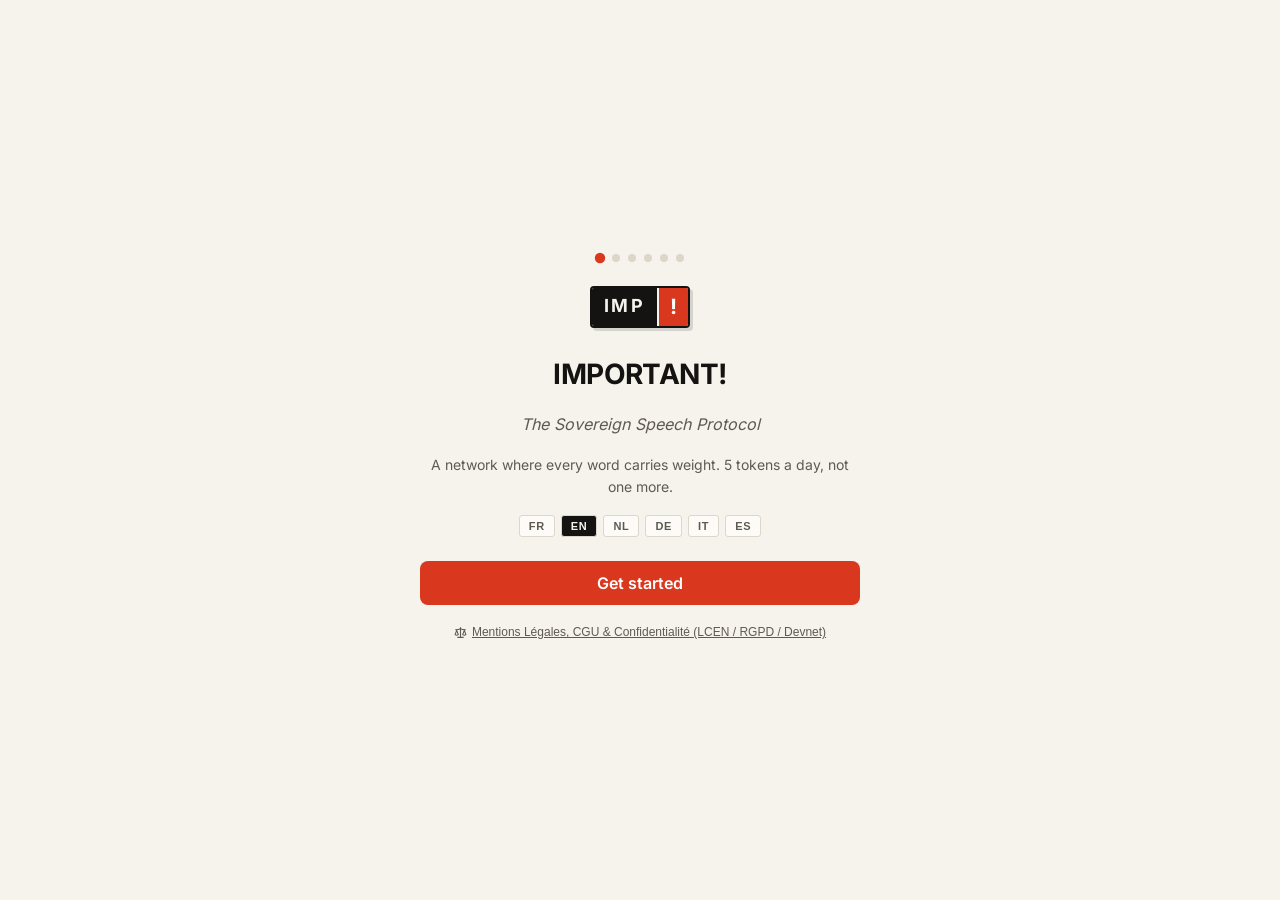
==== index.html @ 2f8c8e0a "fix(onboarding): wire restoreFromMnemonic on 12-word import button" ====
<!DOCTYPE html>
<html lang="fr">
  <head>
    <meta charset="UTF-8" />
    <meta name="viewport" content="width=device-width, initial-scale=1.0" />
    <meta
      http-equiv="Content-Security-Policy"
      content="default-src 'self'; script-src 'self'; style-src 'self' 'unsafe-inline'; font-src 'self' data:; img-src 'self' data: blob: https:; media-src 'self' data: blob: https:; connect-src 'self' https://api.devnet.solana.com wss://api.devnet.solana.com https://api.mainnet-beta.solana.com wss://api.mainnet-beta.solana.com wss://api.piehost.com wss: ws://localhost:* wss://localhost:* http://localhost:*; worker-src 'self' blob:; object-src 'none'; base-uri 'self'; form-action 'self';"
    />
    <meta name="theme-color" content="#141311" />
    <meta name="apple-mobile-web-app-capable" content="yes" />
    <meta name="apple-mobile-web-app-status-bar-style" content="black-translucent" />
    <meta name="apple-mobile-web-app-title" content="IMPORTANT!" />
    <meta name="description" content="IMPORTANT! — Le réseau social où chaque mot compte. 5 tokens par jour, pas un de plus." />
    <link rel="icon" type="image/svg+xml" href="/favicon.svg" />
    <link rel="apple-touch-icon" href="/apple-touch-icon.png" />
    <title>IMPORTANT! — Le Protocole de la Parole Souveraine</title>
    <script type="module" crossorigin src="/assets/index-B-YrQ7P2.js"></script>
    <link rel="modulepreload" crossorigin href="/assets/rolldown-runtime-CMxvf4Kt.js">
    <link rel="modulepreload" crossorigin href="/assets/react-vendor-R1x5Yk6q.js">
    <link rel="modulepreload" crossorigin href="/assets/solana-anchor-BvLgdUFc.js">
    <link rel="modulepreload" crossorigin href="/assets/solana-core-Bs2K0Jx7.js">
    <link rel="modulepreload" crossorigin href="/assets/ui-vendor-K_eSRcwu.js">
    <link rel="stylesheet" crossorigin href="/assets/index-B6iuPc_u.css">
  <link rel="manifest" href="/manifest.webmanifest"><script id="vite-plugin-pwa:register-sw" src="/registerSW.js"></script></head>
  <body>
    <div id="root"></div>
  </body>
</html>
---- assets/index-B6iuPc_u.css ----
@import "https://fonts.googleapis.com/css2?family=DM+Sans:wght@400;500;700&display=swap";@font-face{font-family:Inter;font-style:normal;font-display:swap;font-weight:400;src:url(/assets/inter-cyrillic-ext-400-normal-BQZuk6qB.woff2)format("woff2"),url(/assets/inter-cyrillic-ext-400-normal-DQukG94-.woff)format("woff");unicode-range:U+460-52F,U+1C80-1C8A,U+20B4,U+2DE0-2DFF,U+A640-A69F,U+FE2E-FE2F}@font-face{font-family:Inter;font-style:normal;font-display:swap;font-weight:400;src:url(/assets/inter-cyrillic-400-normal-obahsSVq.woff2)format("woff2"),url(/assets/inter-cyrillic-400-normal-HOLc17fK.woff)format("woff");unicode-range:U+301,U+400-45F,U+490-491,U+4B0-4B1,U+2116}@font-face{font-family:Inter;font-style:normal;font-display:swap;font-weight:400;src:url(/assets/inter-greek-ext-400-normal-DGGRlc-M.woff2)format("woff2"),url(/assets/inter-greek-ext-400-normal-KugGGMne.woff)format("woff");unicode-range:U+1F??}@font-face{font-family:Inter;font-style:normal;font-display:swap;font-weight:400;src:url(/assets/inter-greek-400-normal-B4URO6DV.woff2)format("woff2"),url(/assets/inter-greek-400-normal-q2sYcFCs.woff)format("woff");unicode-range:U+370-377,U+37A-37F,U+384-38A,U+38C,U+38E-3A1,U+3A3-3FF}@font-face{font-family:Inter;font-style:normal;font-display:swap;font-weight:400;src:url(/assets/inter-vietnamese-400-normal-DMkecbls.woff2)format("woff2"),url(/assets/inter-vietnamese-400-normal-Bbgyi5SW.woff)format("woff");unicode-range:U+102-103,U+110-111,U+128-129,U+168-169,U+1A0-1A1,U+1AF-1B0,U+300-301,U+303-304,U+308-309,U+323,U+329,U+1EA0-1EF9,U+20AB}@font-face{font-family:Inter;font-style:normal;font-display:swap;font-weight:400;src:url(/assets/inter-latin-ext-400-normal-C1nco2VV.woff2)format("woff2"),url(/assets/inter-latin-ext-400-normal-77YHD8bZ.woff)format("woff");unicode-range:U+100-2BA,U+2BD-2C5,U+2C7-2CC,U+2CE-2D7,U+2DD-2FF,U+304,U+308,U+329,U+1D00-1DBF,U+1E00-1E9F,U+1EF2-1EFF,U+2020,U+20A0-20AB,U+20AD-20C0,U+2113,U+2C60-2C7F,U+A720-A7FF}@font-face{font-family:Inter;font-style:normal;font-display:swap;font-weight:400;src:url(/assets/inter-latin-400-normal-C38fXH4l.woff2)format("woff2"),url(/assets/inter-latin-400-normal-CyCys3Eg.woff)format("woff");unicode-range:U+??,U+131,U+152-153,U+2BB-2BC,U+2C6,U+2DA,U+2DC,U+304,U+308,U+329,U+2000-206F,U+20AC,U+2122,U+2191,U+2193,U+2212,U+2215,U+FEFF,U+FFFD}@font-face{font-family:Inter;font-style:normal;font-display:swap;font-weight:500;src:url(/assets/inter-cyrillic-ext-500-normal-B0yAr1jD.woff2)format("woff2"),url(/assets/inter-cyrillic-ext-500-normal-BmqWE9Dz.woff)format("woff");unicode-range:U+460-52F,U+1C80-1C8A,U+20B4,U+2DE0-2DFF,U+A640-A69F,U+FE2E-FE2F}@font-face{font-family:Inter;font-style:normal;font-display:swap;font-weight:500;src:url(/assets/inter-cyrillic-500-normal-BasfLYem.woff2)format("woff2"),url(/assets/inter-cyrillic-500-normal-CxZf_p3X.woff)format("woff");unicode-range:U+301,U+400-45F,U+490-491,U+4B0-4B1,U+2116}@font-face{font-family:Inter;font-style:normal;font-display:swap;font-weight:500;src:url(/assets/inter-greek-ext-500-normal-C4iEst2y.woff2)format("woff2"),url(/assets/inter-greek-ext-500-normal-2j5mBUwD.woff)format("woff");unicode-range:U+1F??}@font-face{font-family:Inter;font-style:normal;font-display:swap;font-weight:500;src:url(/assets/inter-greek-500-normal-BIZE56-Y.woff2)format("woff2"),url(/assets/inter-greek-500-normal-Xzm54t5V.woff)format("woff");unicode-range:U+370-377,U+37A-37F,U+384-38A,U+38C,U+38E-3A1,U+3A3-3FF}@font-face{font-family:Inter;font-style:normal;font-display:swap;font-weight:500;src:url(/assets/inter-vietnamese-500-normal-DOriooB6.woff2)format("woff2"),url(/assets/inter-vietnamese-500-normal-mJboJaSs.woff)format("woff");unicode-range:U+102-103,U+110-111,U+128-129,U+168-169,U+1A0-1A1,U+1AF-1B0,U+300-301,U+303-304,U+308-309,U+323,U+329,U+1EA0-1EF9,U+20AB}@font-face{font-family:Inter;font-style:normal;font-display:swap;font-weight:500;src:url(/assets/inter-latin-ext-500-normal-CV4jyFjo.woff2)format("woff2"),url(/assets/inter-latin-ext-500-normal-BxGbmqWO.woff)format("woff");unicode-range:U+100-2BA,U+2BD-2C5,U+2C7-2CC,U+2CE-2D7,U+2DD-2FF,U+304,U+308,U+329,U+1D00-1DBF,U+1E00-1E9F,U+1EF2-1EFF,U+2020,U+20A0-20AB,U+20AD-20C0,U+2113,U+2C60-2C7F,U+A720-A7FF}@font-face{font-family:Inter;font-style:normal;font-display:swap;font-weight:500;src:url(/assets/inter-latin-500-normal-Cerq10X2.woff2)format("woff2"),url(/assets/inter-latin-500-normal-BL9OpVg8.woff)format("woff");unicode-range:U+??,U+131,U+152-153,U+2BB-2BC,U+2C6,U+2DA,U+2DC,U+304,U+308,U+329,U+2000-206F,U+20AC,U+2122,U+2191,U+2193,U+2212,U+2215,U+FEFF,U+FFFD}@font-face{font-family:Inter;font-style:normal;font-display:swap;font-weight:600;src:url(/assets/inter-cyrillic-ext-600-normal-Dfes3d0z.woff2)format("woff2"),url(/assets/inter-cyrillic-ext-600-normal-Bcila6Z-.woff)format("woff");unicode-range:U+460-52F,U+1C80-1C8A,U+20B4,U+2DE0-2DFF,U+A640-A69F,U+FE2E-FE2F}@font-face{font-family:Inter;font-style:normal;font-display:swap;font-weight:600;src:url(/assets/inter-cyrillic-600-normal-CWCymEST.woff2)format("woff2"),url(/assets/inter-cyrillic-600-normal-4D_pXhcN.woff)format("woff");unicode-range:U+301,U+400-45F,U+490-491,U+4B0-4B1,U+2116}@font-face{font-family:Inter;font-style:normal;font-display:swap;font-weight:600;src:url(/assets/inter-greek-ext-600-normal-DRtmH8MT.woff2)format("woff2"),url(/assets/inter-greek-ext-600-normal-B8X0CLgF.woff)format("woff");unicode-range:U+1F??}@font-face{font-family:Inter;font-style:normal;font-display:swap;font-weight:600;src:url(/assets/inter-greek-600-normal-plRanbMR.woff2)format("woff2"),url(/assets/inter-greek-600-normal-BZpKdvQh.woff)format("woff");unicode-range:U+370-377,U+37A-37F,U+384-38A,U+38C,U+38E-3A1,U+3A3-3FF}@font-face{font-family:Inter;font-style:normal;font-display:swap;font-weight:600;src:url(/assets/inter-vietnamese-600-normal-Cc8MFFhd.woff2)format("woff2"),url(/assets/inter-vietnamese-600-normal-BuLX-rYi.woff)format("woff");unicode-range:U+102-103,U+110-111,U+128-129,U+168-169,U+1A0-1A1,U+1AF-1B0,U+300-301,U+303-304,U+308-309,U+323,U+329,U+1EA0-1EF9,U+20AB}@font-face{font-family:Inter;font-style:normal;font-display:swap;font-weight:600;src:url(/assets/inter-latin-ext-600-normal-D2bJ5OIk.woff2)format("woff2"),url(/assets/inter-latin-ext-600-normal-CIVaiw4L.woff)format("woff");unicode-range:U+100-2BA,U+2BD-2C5,U+2C7-2CC,U+2CE-2D7,U+2DD-2FF,U+304,U+308,U+329,U+1D00-1DBF,U+1E00-1E9F,U+1EF2-1EFF,U+2020,U+20A0-20AB,U+20AD-20C0,U+2113,U+2C60-2C7F,U+A720-A7FF}@font-face{font-family:Inter;font-style:normal;font-display:swap;font-weight:600;src:url(/assets/inter-latin-600-normal-LgqL8muc.woff2)format("woff2"),url(/assets/inter-latin-600-normal-CiBQ2DWP.woff)format("woff");unicode-range:U+??,U+131,U+152-153,U+2BB-2BC,U+2C6,U+2DA,U+2DC,U+304,U+308,U+329,U+2000-206F,U+20AC,U+2122,U+2191,U+2193,U+2212,U+2215,U+FEFF,U+FFFD}@font-face{font-family:Inter;font-style:normal;font-display:swap;font-weight:700;src:url(/assets/inter-cyrillic-ext-700-normal-BjwYoWNd.woff2)format("woff2"),url(/assets/inter-cyrillic-ext-700-normal-LO58E6JB.woff)format("woff");unicode-range:U+460-52F,U+1C80-1C8A,U+20B4,U+2DE0-2DFF,U+A640-A69F,U+FE2E-FE2F}@font-face{font-family:Inter;font-style:normal;font-display:swap;font-weight:700;src:url(/assets/inter-cyrillic-700-normal-CjBOestx.woff2)format("woff2"),url(/assets/inter-cyrillic-700-normal-DrXBdSj3.woff)format("woff");unicode-range:U+301,U+400-45F,U+490-491,U+4B0-4B1,U+2116}@font-face{font-family:Inter;font-style:normal;font-display:swap;font-weight:700;src:url(/assets/inter-greek-ext-700-normal-qfdV9bQt.woff2)format("woff2"),url(/assets/inter-greek-ext-700-normal-BoQ6DsYi.woff)format("woff");unicode-range:U+1F??}@font-face{font-family:Inter;font-style:normal;font-display:swap;font-weight:700;src:url(/assets/inter-greek-700-normal-C3JjAnD8.woff2)format("woff2"),url(/assets/inter-greek-700-normal-BUv2fZ6O.woff)format("woff");unicode-range:U+370-377,U+37A-37F,U+384-38A,U+38C,U+38E-3A1,U+3A3-3FF}@font-face{font-family:Inter;font-style:normal;font-display:swap;font-weight:700;src:url(/assets/inter-vietnamese-700-normal-DlLaEgI2.woff2)format("woff2"),url(/assets/inter-vietnamese-700-normal-BZaoP0fm.woff)format("woff");unicode-range:U+102-103,U+110-111,U+128-129,U+168-169,U+1A0-1A1,U+1AF-1B0,U+300-301,U+303-304,U+308-309,U+323,U+329,U+1EA0-1EF9,U+20AB}@font-face{font-family:Inter;font-style:normal;font-display:swap;font-weight:700;src:url(/assets/inter-latin-ext-700-normal-Ca8adRJv.woff2)format("woff2"),url(/assets/inter-latin-ext-700-normal-TidjK2hL.woff)format("woff");unicode-range:U+100-2BA,U+2BD-2C5,U+2C7-2CC,U+2CE-2D7,U+2DD-2FF,U+304,U+308,U+329,U+1D00-1DBF,U+1E00-1E9F,U+1EF2-1EFF,U+2020,U+20A0-20AB,U+20AD-20C0,U+2113,U+2C60-2C7F,U+A720-A7FF}@font-face{font-family:Inter;font-style:normal;font-display:swap;font-weight:700;src:url(/assets/inter-latin-700-normal-Yt3aPRUw.woff2)format("woff2"),url(/assets/inter-latin-700-normal-BLAVimhd.woff)format("woff");unicode-range:U+??,U+131,U+152-153,U+2BB-2BC,U+2C6,U+2DA,U+2DC,U+304,U+308,U+329,U+2000-206F,U+20AC,U+2122,U+2191,U+2193,U+2212,U+2215,U+FEFF,U+FFFD}._badge_2jyg5_1{align-items:center;gap:var(--space-1);background:var(--accent-soft);color:var(--accent);padding:var(--space-1) var(--space-3);border-radius:var(--radius-lg);font-size:var(--fs-sm);font-weight:var(--fw-semibold);display:inline-flex}._value_2jyg5_13{font-variant-numeric:tabular-nums}._icon_2jyg5_14{font-size:14px}._toast_l80t3_1{bottom:calc(var(--bottom-nav-height) + var(--space-4));left:var(--space-4);right:var(--space-4);max-width:420px;padding:var(--space-3) var(--space-4);border-radius:var(--radius-md);font-size:var(--fs-sm);font-weight:var(--fw-medium);text-align:center;z-index:200;box-shadow:var(--shadow-lg);white-space:normal;word-break:break-word;margin:0 auto;line-height:1.4;position:fixed}._info_l80t3_20{background:var(--text-primary);color:var(--bg)}._success_l80t3_21{background:var(--success);color:#fcfbf8}._warning_l80t3_22{background:var(--warning);color:#fcfbf8}._error_l80t3_23{background:var(--danger);color:#fcfbf8}._backdrop_zltld_1{-webkit-backdrop-filter:blur(4px);backdrop-filter:blur(4px);z-index:100;background:#0006;position:fixed;inset:0}._modal_zltld_9{background:var(--surface);border-radius:var(--radius-md) var(--radius-md) 0 0;padding:var(--space-6);z-index:101;max-height:85vh;position:fixed;bottom:0;left:0;right:0;overflow-y:auto}@media (width>=640px){._modal_zltld_9{border-radius:var(--radius-md);max-width:480px;top:50%;bottom:auto;left:50%;transform:translate(-50%,-50%)}}._header_zltld_33{margin-bottom:var(--space-5);justify-content:space-between;align-items:center;display:flex}._title_zltld_40{font-size:var(--fs-lg);font-weight:var(--fw-semibold)}._close_zltld_45{color:var(--text-secondary);cursor:pointer;padding:var(--space-1);border-radius:var(--radius-sm);background:0 0;border:none;display:flex}._close_zltld_45:hover{background:var(--surface-elevated)}._content_zltld_57{color:var(--text-primary)}._button_yk5xe_1{justify-content:center;align-items:center;gap:var(--space-2);border-radius:var(--radius-lg);font-family:var(--font-sans);font-weight:var(--fw-semibold);cursor:pointer;transition:background-color var(--duration-fast) var(--ease-out), opacity var(--duration-fast) var(--ease-out);border:none;width:100%;display:inline-flex}._button_yk5xe_1:disabled{opacity:.5;cursor:not-allowed}._primary_yk5xe_21{background:var(--accent);color:#fff}._primary_yk5xe_21:hover:not(:disabled){background:var(--accent-hover)}._success_yk5xe_24{background:var(--success);color:#fff}._success_yk5xe_24:hover:not(:disabled){filter:brightness(1.1)}._danger_yk5xe_27{background:var(--danger-soft);color:var(--danger)}._danger_yk5xe_27:hover:not(:disabled){background:var(--danger);color:#fff}._ghost_yk5xe_30{color:var(--text-primary);background:0 0}._ghost_yk5xe_30:hover:not(:disabled){background:var(--surface-elevated)}._outline_yk5xe_33{color:var(--accent);border:1.5px solid var(--border);background:0 0}._outline_yk5xe_33:hover:not(:disabled){border-color:var(--accent);background:var(--accent-soft)}._sm_yk5xe_36{padding:var(--space-2) var(--space-4);font-size:var(--fs-sm)}._md_yk5xe_37{padding:var(--space-3) var(--space-6);font-size:var(--fs-base)}._lg_yk5xe_38{padding:var(--space-4) var(--space-8);font-size:var(--fs-base)}._btn_1e627_1{align-items:center;gap:var(--space-2);padding:var(--space-1) var(--space-3);background:var(--accent-soft);color:var(--accent);border:1px solid var(--border);border-radius:var(--radius-lg);font-family:var(--font-sans);font-size:var(--fs-xs);font-weight:var(--fw-semibold);cursor:pointer;transition:all var(--duration-fast) var(--ease-out);display:inline-flex}._btn_1e627_1:hover{background:var(--accent);color:#fff}._address_1e627_22{font-variant-numeric:tabular-nums;letter-spacing:-.02em}._embedded_1e627_27{background:var(--surface-elevated);border-color:var(--border);color:var(--text-secondary)}._embedded_1e627_27:hover{background:var(--surface-hover);color:var(--text-primary)}._navbar_17knd_1{height:var(--navbar-height);background:var(--surface);border-bottom:1px solid var(--border);z-index:50;position:fixed;top:0;left:0;right:0}[data-theme=dark] ._navbar_17knd_1{background:var(--surface)}._inner_17knd_16{max-width:var(--max-width);height:100%;padding:0 var(--space-4);justify-content:space-between;align-items:center;margin:0 auto;display:flex}._logo_17knd_26{cursor:pointer;-webkit-user-select:none;user-select:none;align-items:center;gap:8px;display:flex}._swissStamp_17knd_35{border:1.5px solid var(--text-primary);border-radius:3px;align-items:stretch;height:26px;display:inline-flex;overflow:hidden;box-shadow:2px 2px #1413111f}[data-theme=dark] ._swissStamp_17knd_35{box-shadow:2px 2px #00000080}._stampLeft_17knd_49{background:var(--text-primary);color:var(--bg);font-family:var(--font-sans);letter-spacing:.1em;justify-content:center;align-items:center;padding:0 6px;font-size:11px;font-weight:800;display:inline-flex}._stampRight_17knd_62{background:var(--accent);color:#fcfbf8;font-family:var(--font-sans);border-left:1.5px solid var(--bg);justify-content:center;align-items:center;padding:0 6px;font-size:13px;font-weight:900;display:inline-flex}._logoText_17knd_75{letter-spacing:-.03em;color:var(--text-primary);font-size:.92rem;font-weight:800}@media (width<=460px){._logoText_17knd_75{display:none}}._netDot_17knd_88{border-radius:50%;width:7px;height:7px;margin-left:2px;display:inline-block}._netOnline_17knd_96{background:var(--success,#2a6f48)}._netOffline_17knd_100{background:var(--text-secondary,#9ca3af);opacity:.5}._actions_17knd_105{align-items:center;gap:6px;display:flex}._langSelect_17knd_111{appearance:none;background:var(--surface-elevated);color:var(--text-primary);border:1px solid var(--border);border-radius:var(--radius-sm);font-family:var(--font-sans);letter-spacing:.05em;cursor:pointer;text-align:center;padding:4px 7px;font-size:11px;font-weight:700}._langSelect_17knd_111:hover{border-color:var(--text-primary)}._airdropBtn_17knd_130{border-radius:var(--radius-sm);border:1px solid var(--accent);background:var(--accent);color:#fcfbf8;font-family:var(--font-sans);font-size:var(--fs-xs);font-weight:var(--fw-semibold);cursor:pointer;align-items:center;gap:4px;padding:4px 9px;transition:opacity .15s;display:inline-flex}._airdropBtn_17knd_130:hover:not(:disabled){opacity:.9}._airdropBtn_17knd_130:disabled{opacity:.6;cursor:not-allowed}._solBtn_17knd_155{border-radius:var(--radius-sm);border:1px solid var(--border);background:var(--surface-elevated);color:var(--text-secondary);font-family:var(--font-sans);font-size:11px;font-weight:var(--fw-semibold);cursor:pointer;align-items:center;gap:4px;padding:4px 8px;display:inline-flex}._solBtn_17knd_155:hover:not(:disabled){color:var(--text-primary);border-color:var(--text-secondary)}._solBtn_17knd_155:disabled{opacity:.6;cursor:not-allowed}._spinner_17knd_180{animation:1s linear infinite _spin_17knd_180}@keyframes _spin_17knd_180{0%{transform:rotate(0)}to{transform:rotate(360deg)}}._iconBtn_17knd_189{color:var(--text-secondary);cursor:pointer;border-radius:var(--radius-sm);background:0 0;border:1px solid #0000;justify-content:center;align-items:center;padding:6px;display:inline-flex;position:relative}._iconBtn_17knd_189:hover{background:var(--surface-elevated);border-color:var(--border);color:var(--text-primary)}._notifBadge_17knd_208{background:var(--accent);color:#fcfbf8;border-radius:99px;justify-content:center;align-items:center;min-width:15px;height:15px;padding:0 3px;font-size:9px;font-weight:800;line-height:1;display:inline-flex;position:absolute;top:1px;right:1px}._installBtn_17knd_226{border-radius:var(--radius-sm);border:1px solid var(--border);background:var(--surface-elevated);color:var(--text-primary);font-family:var(--font-sans);cursor:pointer;align-items:center;gap:4px;padding:4px 7px;font-size:11px;font-weight:700;display:inline-flex}._installBtn_17knd_226:hover{border-color:var(--text-primary)}._notifList_17knd_245{gap:var(--space-2);flex-direction:column;max-height:320px;display:flex;overflow-y:auto}._notifItem_17knd_253{padding:var(--space-3);border-radius:var(--radius-sm);border:1px solid var(--border);background:var(--surface-elevated);text-align:left;cursor:pointer;flex-direction:column;gap:3px;display:flex}._notifItemUnread_17knd_265{border-left:3px solid var(--accent);background:var(--surface)}._notifItemTitle_17knd_270{font-size:var(--fs-sm);font-weight:var(--fw-semibold);color:var(--text-primary)}._notifItemBody_17knd_276{font-size:var(--fs-xs);color:var(--text-secondary);line-height:1.4}._notifItemTime_17knd_282{color:var(--text-secondary);font-size:10px}._nav_rwc1l_1{height:var(--bottom-nav-height);background:var(--surface);border-top:1px solid var(--border);z-index:50;padding-bottom:env(safe-area-inset-bottom);position:fixed;bottom:0;left:0;right:0}._inner_rwc1l_13{max-width:var(--max-width);grid-template-columns:repeat(4,1fr);place-items:center;height:100%;margin:0 auto;display:grid}._tab_rwc1l_23{color:var(--text-secondary);cursor:pointer;padding:var(--space-2);min-width:48px;transition:color var(--duration-fast) var(--ease-out);background:0 0;border:none;flex-direction:column;justify-content:center;align-items:center;gap:2px;display:flex;position:relative}._tab_rwc1l_23:hover{color:var(--text-primary)}._active_rwc1l_40{color:var(--accent)}._actionTab_rwc1l_42{background:var(--accent);color:#fcfbf8;border-radius:var(--radius-full);width:46px;min-width:46px;height:46px;box-shadow:var(--shadow-md);justify-content:center;align-items:center;margin:0 auto;padding:0;line-height:0;display:inline-flex}._actionTab_rwc1l_42 svg{margin:0;display:block}._actionTab_rwc1l_42:hover{background:var(--accent-hover);color:#fcfbf8}._label_rwc1l_65{font-size:11px;font-weight:var(--fw-medium)}._indicator_rwc1l_70{background:var(--accent);border-radius:1px;width:20px;height:2px;position:absolute;top:-1px;left:50%;transform:translate(-50%)}._avatar_la1vw_1{border-radius:var(--radius-full);color:#fff;font-weight:var(--fw-semibold);flex-shrink:0;justify-content:center;align-items:center;display:flex;position:relative;overflow:hidden}._avatarImg_la1vw_13{object-fit:cover;width:100%;height:100%;display:block}._sm_la1vw_20{width:32px;height:32px;font-size:var(--fs-xs)}._md_la1vw_21{width:40px;height:40px;font-size:var(--fs-sm)}._lg_la1vw_22{width:68px;height:68px;font-size:var(--fs-base)}._container_965p1_1{min-height:100dvh;padding:var(--space-6) var(--space-4);flex-direction:column;justify-content:center;align-items:center;display:flex}._dots_965p1_10{gap:var(--space-2);margin-bottom:var(--space-6);display:flex}._dot_965p1_10{background:var(--border);border-radius:50%;width:8px;height:8px;transition:all .3s}._dotActive_965p1_24{background:var(--accent);transform:scale(1.3)}._dotDone_965p1_25{background:var(--success)}._stepContent_965p1_27{text-align:center;align-items:center;gap:var(--space-4);flex-direction:column;width:100%;max-width:440px;display:flex}._iconWrap_965p1_37{color:var(--accent);margin-bottom:var(--space-1)}._title_965p1_42{font-size:var(--fs-xl);font-weight:var(--fw-bold);letter-spacing:-.02em;color:var(--text-primary)}._subtitle_965p1_49{font-size:var(--fs-base);color:var(--text-secondary);font-style:italic}._desc_965p1_55{font-size:var(--fs-sm);color:var(--text-secondary);line-height:1.6}._progressTrack_965p1_61{background:var(--surface-elevated);border-radius:3px;width:100%;height:6px;overflow:hidden}._progressBar_965p1_69{background:linear-gradient(90deg, var(--accent), var(--accent-secondary));border-radius:3px;height:100%}._progressLabel_965p1_75{font-variant-numeric:tabular-nums;font-weight:var(--fw-semibold);color:var(--accent);font-size:var(--fs-sm)}._cards_965p1_82{gap:var(--space-2);flex-direction:column;width:100%;display:flex}._miniCard_965p1_89{align-items:center;gap:var(--space-1);background:var(--surface);border:1px solid var(--border);border-radius:var(--radius-sm);padding:var(--space-3) var(--space-4);text-align:center;flex-direction:column;display:flex}._miniCardIcon_965p1_101{font-size:22px}._miniCardTitle_965p1_102{font-weight:var(--fw-semibold);font-size:var(--fs-sm);color:var(--text-primary)}._miniCardDesc_965p1_103{font-size:var(--fs-xs);color:var(--text-secondary);line-height:1.45}._input_965p1_105{width:100%;padding:var(--space-3) var(--space-4);background:var(--surface);border:1.5px solid var(--border);border-radius:var(--radius-sm);font-family:var(--font-sans);font-size:var(--fs-base);color:var(--text-primary);transition:border-color var(--duration-fast) var(--ease-out);text-align:center;outline:none}._input_965p1_105:focus{border-color:var(--accent)}._input_965p1_105::placeholder{color:var(--text-secondary)}._navRow_965p1_122{justify-content:space-between;align-items:center;gap:var(--space-3);width:100%;margin-top:var(--space-1);display:flex}._navRow_965p1_122>button:first-child{width:auto;padding-left:var(--space-4);padding-right:var(--space-4);flex:none}._navRow_965p1_122>button:last-child{flex:auto}._seedBox_965p1_142{background:var(--surface);border:1.5px solid var(--accent);border-radius:var(--radius-sm);width:100%;padding:var(--space-3);gap:var(--space-2);text-align:left;flex-direction:column;display:flex}._seedWarningHeader_965p1_154{align-items:center;gap:var(--space-2);color:var(--accent);font-weight:var(--fw-bold);font-size:var(--fs-sm);display:flex}._seedWarningText_965p1_163{font-size:var(--fs-xs);color:var(--text-primary);margin:0;line-height:1.45}._seedGrid_965p1_170{margin:var(--space-1) 0;grid-template-columns:repeat(3,1fr);gap:6px;display:grid}._seedWord_965p1_177{background:var(--surface-elevated);border:1px solid var(--border);border-radius:var(--radius-sm);font-family:var(--font-mono);align-items:center;gap:4px;padding:5px 7px;font-size:11px;display:flex}._seedIndex_965p1_189{color:var(--text-secondary);-webkit-user-select:none;user-select:none;font-weight:600}._seedValue_965p1_195{color:var(--text-primary);font-weight:700}._seedActions_965p1_200{gap:var(--space-2);flex-wrap:wrap;display:flex}._seedActions_965p1_200>button{flex:auto}._card_1o0wg_1{background:var(--surface);border:1px solid var(--border);border-radius:var(--radius-sm);padding:var(--space-5);margin-bottom:var(--space-3)}._header_1o0wg_9{align-items:center;gap:var(--space-2);margin-bottom:var(--space-3);display:flex}._meta_1o0wg_16{align-items:center;gap:var(--space-1);flex:1;display:flex}._username_1o0wg_23{font-weight:var(--fw-semibold);font-size:var(--fs-sm);color:var(--text-primary)}._dot_1o0wg_29{color:var(--text-secondary)}._time_1o0wg_31{font-size:var(--fs-xs);color:var(--text-secondary)}._networkBadge_1o0wg_36{font-size:var(--fs-xs);font-weight:var(--fw-medium);color:var(--accent);background:var(--accent-soft);padding:1px var(--space-2);border-radius:var(--radius-lg);margin-left:var(--space-1)}._demoCard_1o0wg_46{border-style:dashed}._demoBadge_1o0wg_50{font-size:11px;font-weight:var(--fw-medium);color:var(--text-secondary);background:var(--surface-elevated);border:1px solid var(--border);padding:1px var(--space-2);border-radius:var(--radius-lg);margin-left:var(--space-1)}._hideDemoBtn_1o0wg_61{font-size:var(--fs-xs);margin-left:auto}._dmShortcutBtn_1o0wg_66{color:var(--accent);font-size:var(--fs-xs);font-weight:var(--fw-medium);cursor:pointer;background:0 0;border:none;align-self:flex-start;align-items:center;gap:6px;padding:2px 0;display:inline-flex}._dmShortcutBtn_1o0wg_66:hover{text-decoration:underline}._cost_1o0wg_84{font-size:var(--fs-xs);color:var(--text-secondary);font-variant-numeric:tabular-nums;background:var(--surface-elevated);padding:2px var(--space-2);border-radius:var(--radius-lg)}._content_1o0wg_93{font-size:var(--fs-base);color:var(--text-primary);margin-bottom:var(--space-4);white-space:pre-wrap;line-height:1.65}._mediaFrame_1o0wg_101{margin-bottom:var(--space-4);border:1px solid var(--border);border-radius:var(--radius-sm);background:#141311;overflow:hidden}._mediaImage_1o0wg_109,._mediaVideo_1o0wg_110{object-fit:cover;width:100%;max-height:360px;display:block}._actions_1o0wg_117{gap:var(--space-4);display:flex}._actionBtn_1o0wg_122{align-items:center;gap:var(--space-1);color:var(--text-secondary);font-size:var(--fs-sm);cursor:pointer;padding:var(--space-1) var(--space-2);border-radius:var(--radius-sm);transition:all var(--duration-fast) var(--ease-out);background:0 0;border:none;display:flex}._actionBtn_1o0wg_122:hover{background:var(--surface-elevated);color:var(--text-primary)}._actionBtnActive_1o0wg_138{color:var(--accent);background:var(--accent-soft)}._recycleBtn_1o0wg_143:hover{color:var(--success);background:var(--success-soft)}._moderateToggleBtn_1o0wg_145{font-size:var(--fs-xs);margin-left:auto}._moderationPanel_1o0wg_150{margin-top:var(--space-3);padding:var(--space-3);background:var(--surface-elevated);border:1px solid var(--border);border-radius:var(--radius-sm);gap:var(--space-2);flex-wrap:wrap;display:flex}._moderationBtn_1o0wg_161{border-radius:var(--radius-sm);border:1px solid var(--border);background:var(--surface);color:var(--text-primary);font-size:var(--fs-xs);font-weight:var(--fw-medium);cursor:pointer;transition:all var(--duration-fast) var(--ease-out);align-items:center;gap:6px;padding:6px 10px;display:inline-flex}._moderationBtn_1o0wg_161:hover{border-color:var(--text-secondary)}._moderationDangerBtn_1o0wg_180{color:var(--danger);border-color:#dc4f4f59}._moderationDangerBtn_1o0wg_180:hover{background:var(--danger-soft);border-color:var(--danger)}._moderationReportBtn_1o0wg_190{color:var(--warning);border-color:#e88d6766}._moderationReportBtn_1o0wg_190:hover{background:var(--warning-soft);border-color:var(--warning)}._replySection_1o0wg_200{margin-top:var(--space-3);padding-top:var(--space-3);border-top:1px solid var(--border);gap:var(--space-3);flex-direction:column;display:flex}._replyList_1o0wg_209{gap:var(--space-2);flex-direction:column;display:flex}._replyItem_1o0wg_215{align-items:flex-start;gap:var(--space-2);background:var(--surface-elevated);padding:var(--space-2) var(--space-3);border-radius:var(--radius-sm);display:flex}._replyBody_1o0wg_224{flex:1;min-width:0}._replyMeta_1o0wg_229{align-items:center;gap:var(--space-2);margin-bottom:2px;display:flex}._replyAuthor_1o0wg_236{font-size:var(--fs-xs);font-weight:var(--fw-semibold);color:var(--text-primary)}._replyTime_1o0wg_242{color:var(--text-secondary);font-size:11px}._replyText_1o0wg_247{font-size:var(--fs-sm);color:var(--text-primary);word-break:break-word;line-height:1.45}._replyForm_1o0wg_254{align-items:center;gap:var(--space-2);display:flex}._replyInput_1o0wg_260{padding:var(--space-2) var(--space-3);background:var(--surface-elevated);border:1px solid var(--border);border-radius:var(--radius-sm);font-family:var(--font-sans);font-size:var(--fs-sm);color:var(--text-primary);outline:none;flex:1}._replyInput_1o0wg_260:focus{border-color:var(--accent)}._replySendBtn_1o0wg_276{border-radius:var(--radius-sm);background:var(--accent);color:#fff;cursor:pointer;border:none;justify-content:center;align-items:center;width:34px;height:34px;display:inline-flex}._replySendBtn_1o0wg_276:disabled{opacity:.4;cursor:not-allowed}._container_zfdjx_1{background:var(--surface);border:1px solid var(--border);border-radius:var(--radius-sm);padding:var(--space-4);margin-bottom:var(--space-4)}._label_zfdjx_9{font-size:var(--fs-xs);font-weight:var(--fw-medium);color:var(--text-secondary);text-transform:uppercase;letter-spacing:.05em;margin-bottom:var(--space-3);display:block}._sliderWrap_zfdjx_19{position:relative}._slider_zfdjx_19{appearance:none;background:var(--border);border-radius:2px;outline:none;width:100%;height:4px}._slider_zfdjx_19::-webkit-slider-thumb{appearance:none;background:var(--accent);cursor:pointer;border-radius:50%;width:20px;height:20px;box-shadow:0 2px 6px #6366f14d}._slider_zfdjx_19::-moz-range-thumb{background:var(--accent);cursor:pointer;border:none;border-radius:50%;width:20px;height:20px}._ticks_zfdjx_49{margin-top:var(--space-2);justify-content:space-between;display:flex}._tick_zfdjx_49{color:var(--text-secondary);transition:color var(--duration-fast) var(--ease-out);font-size:11px}._tickActive_zfdjx_61{color:var(--accent);font-weight:var(--fw-medium)}._container_13gix_1{gap:var(--space-3);flex-direction:column;display:flex}._statusBar_13gix_7{justify-content:space-between;align-items:center;gap:var(--space-2);padding:var(--space-2) var(--space-3);background:var(--surface-elevated);border:1px solid var(--border);border-radius:var(--radius-sm);font-size:var(--fs-xs);flex-wrap:wrap;display:flex}._e2eeBadge_13gix_20{color:var(--success);font-weight:var(--fw-semibold);align-items:center;gap:6px;display:inline-flex}._peerStatus_13gix_28{color:var(--text-secondary);align-items:center;gap:6px;display:inline-flex}._dotOnline_13gix_35{background:var(--success);border-radius:50%;width:8px;height:8px}._dotOffline_13gix_42{background:var(--text-tertiary,#888);border-radius:50%;width:8px;height:8px}._messageList_13gix_49{gap:var(--space-2);min-height:200px;max-height:320px;padding:var(--space-2) var(--space-1);flex-direction:column;display:flex;overflow-y:auto}._emptyState_13gix_59{text-align:center;color:var(--text-secondary);font-size:var(--fs-xs);padding:var(--space-4);margin:auto;line-height:1.5}._bubbleRow_13gix_68{flex-direction:column;max-width:82%;display:flex}._ownRow_13gix_74{align-self:flex-end;align-items:flex-end}._friendRow_13gix_79{align-self:flex-start;align-items:flex-start}._bubble_13gix_68{padding:var(--space-2) var(--space-3);border-radius:var(--radius-md);font-size:var(--fs-sm);word-break:break-word;line-height:1.45}._ownBubble_13gix_92{background:var(--accent);color:#fff;border-bottom-right-radius:4px}._friendBubble_13gix_98{background:var(--surface-elevated);color:var(--text-primary);border:1px solid var(--border);border-bottom-left-radius:4px}._meta_13gix_105{color:var(--text-secondary);align-items:center;gap:6px;margin-top:2px;font-size:11px;display:flex}._composer_13gix_114{gap:var(--space-2);padding-top:var(--space-2);border-top:1px solid var(--border);display:flex}._input_13gix_121{padding:var(--space-2) var(--space-3);background:var(--surface-elevated);border:1px solid var(--border);border-radius:var(--radius-sm);font-family:var(--font-sans);font-size:var(--fs-sm);color:var(--text-primary);outline:none;flex:1}._input_13gix_121:focus{border-color:var(--accent)}._testBar_13gix_137{padding-top:var(--space-1);color:var(--text-secondary);justify-content:space-between;align-items:center;font-size:11px;display:flex}._simButton_13gix_146{border:1px dashed var(--border);color:var(--text-secondary);border-radius:var(--radius-sm);cursor:pointer;background:0 0;align-items:center;gap:4px;padding:4px 8px;font-size:11px;display:inline-flex}._simButton_13gix_146:hover{border-color:var(--accent);color:var(--text-primary)}._postList_169ie_1{flex-direction:column;display:flex}._networkFilterBar_169ie_6{align-items:center;gap:var(--space-2);margin-bottom:var(--space-4);flex-wrap:wrap;display:flex}._networkPill_169ie_14{background:var(--surface);border:1px solid var(--border);border-radius:var(--radius-lg);padding:5px var(--space-3);font-family:var(--font-sans);font-size:var(--fs-xs);font-weight:var(--fw-medium);color:var(--text-secondary);cursor:pointer;transition:all var(--duration-fast) var(--ease-out)}._networkPill_169ie_14:hover{border-color:var(--accent);color:var(--text-primary)}._networkPillActive_169ie_32{background:var(--accent-soft);border-color:var(--accent);color:var(--accent)}._networkAddBtn_169ie_38{border:1px dashed var(--border);border-radius:var(--radius-lg);padding:5px var(--space-3);font-family:var(--font-sans);font-size:var(--fs-xs);color:var(--text-secondary);cursor:pointer;transition:all var(--duration-fast) var(--ease-out);background:0 0;align-items:center;gap:4px;display:inline-flex}._networkAddBtn_169ie_38:hover{border-color:var(--accent);color:var(--accent)}._empty_169ie_58{text-align:center;color:var(--text-secondary);padding:var(--space-8) 0 var(--space-3);font-size:var(--fs-sm)}._emptyWrap_169ie_65{align-items:center;gap:var(--space-2);padding-bottom:var(--space-8);flex-direction:column;display:flex}._demoBanner_169ie_73{justify-content:space-between;align-items:center;gap:var(--space-3);background:var(--surface-elevated);border:1px dashed var(--border);border-radius:var(--radius-sm);padding:var(--space-2) var(--space-3);margin-bottom:var(--space-3);font-size:var(--fs-xs);color:var(--text-secondary);flex-wrap:wrap;display:flex}._demoBannerText_169ie_88{line-height:1.4}._demoBannerBtn_169ie_92,._demoRestoreBtn_169ie_93{background:var(--surface);border:1px solid var(--border);border-radius:var(--radius-lg);padding:4px var(--space-3);font-family:var(--font-sans);font-size:var(--fs-xs);font-weight:var(--fw-medium);color:var(--text-primary);cursor:pointer;transition:all var(--duration-fast) var(--ease-out);align-items:center;gap:5px;display:inline-flex}._demoBannerBtn_169ie_92:hover,._demoRestoreBtn_169ie_93:hover{border-color:var(--accent);color:var(--accent)}._deleteContent_169ie_115{gap:var(--space-5);flex-direction:column;display:flex}._deletePreview_169ie_121{background:var(--surface-elevated);padding:var(--space-4);border-radius:var(--radius-sm);color:var(--text-secondary);font-style:italic;font-size:var(--fs-sm)}._deleteInfo_169ie_130{font-size:var(--fs-sm);color:var(--text-secondary);line-height:1.8}._deleteActions_169ie_136{gap:var(--space-2);flex-direction:column;display:flex}._header_zt3ne_1{align-items:center;gap:var(--space-3);margin-bottom:var(--space-6);display:flex}._back_zt3ne_8{color:var(--text-secondary);cursor:pointer;padding:var(--space-1);background:0 0;border:none;display:flex}._title_zt3ne_17{font-size:var(--fs-lg);font-weight:var(--fw-semibold);flex:1}._balance_zt3ne_23{font-variant-numeric:tabular-nums;font-weight:var(--fw-semibold);color:var(--accent);font-size:var(--fs-sm)}._editor_zt3ne_30{width:100%;padding:var(--space-4);background:var(--surface);border:1.5px solid var(--border);border-radius:var(--radius-sm);font-family:var(--font-sans);font-size:var(--fs-base);color:var(--text-primary);resize:vertical;transition:border-color var(--duration-fast) var(--ease-out);margin-bottom:var(--space-4);outline:none;line-height:1.6}._editor_zt3ne_30:focus{border-color:var(--accent)}._editor_zt3ne_30::placeholder{color:var(--text-secondary)}._mediaToolbar_zt3ne_49{align-items:center;gap:var(--space-2);margin-bottom:var(--space-4);flex-wrap:wrap;display:flex}._mediaBtn_zt3ne_57{align-items:center;gap:var(--space-2);padding:var(--space-2) var(--space-3);background:var(--surface);border:1px solid var(--border);border-radius:var(--radius-sm);color:var(--text-primary);font-family:var(--font-sans);font-size:var(--fs-sm);font-weight:var(--fw-medium);cursor:pointer;transition:all var(--duration-fast) var(--ease-out);display:inline-flex}._mediaBtn_zt3ne_57:hover{border-color:var(--text-primary);background:var(--surface-elevated)}._mediaPreviewBox_zt3ne_78{margin-bottom:var(--space-4);border:1px solid var(--border);border-radius:var(--radius-md);background:var(--surface);position:relative;overflow:hidden}._mediaPreviewImg_zt3ne_87,._mediaPreviewVideo_zt3ne_88{object-fit:cover;background:#141311;width:100%;max-height:300px;display:block}._removeMediaBtn_zt3ne_96{top:var(--space-2);right:var(--space-2);color:#fcfbf8;border-radius:var(--radius-sm);font-size:var(--fs-xs);font-weight:var(--fw-semibold);cursor:pointer;background:#141311d9;border:1px solid #fcfbf840;align-items:center;gap:4px;padding:5px 10px;display:inline-flex;position:absolute}._meta_zt3ne_114{gap:var(--space-2);margin-bottom:var(--space-5);flex-direction:column;display:flex}._metaRow_zt3ne_121{justify-content:space-between;align-items:center;display:flex}._metaLabel_zt3ne_127{font-size:var(--fs-sm);color:var(--text-secondary)}._metaValue_zt3ne_132{font-size:var(--fs-sm);font-weight:var(--fw-medium);font-variant-numeric:tabular-nums;color:var(--text-primary)}._select_zt3ne_139{background:var(--surface-elevated);border:1px solid var(--border);border-radius:var(--radius-sm);padding:var(--space-1) var(--space-3);font-family:var(--font-sans);font-size:var(--fs-sm);color:var(--text-primary);cursor:pointer}._costBox_zt3ne_150{align-items:flex-start;gap:var(--space-3);background:var(--warning-soft);border:1px solid var(--warning);border-radius:var(--radius-sm);padding:var(--space-4);margin-bottom:var(--space-5);font-size:var(--fs-sm);color:var(--text-primary);display:flex}._costBoxInsufficient_zt3ne_163{background:var(--accent-soft);border-color:var(--accent)}._costIcon_zt3ne_168{color:var(--warning);flex-shrink:0;margin-top:2px}._confirmContent_zt3ne_170{gap:var(--space-4);flex-direction:column;display:flex}._confirmText_zt3ne_176{font-size:var(--fs-base);color:var(--text-primary);text-align:center;padding:var(--space-4) 0}._headerRight_zt3ne_183{align-items:center;gap:var(--space-3);display:flex}._modeIndicator_zt3ne_189{align-items:center;gap:var(--space-1);font-size:var(--fs-xs);color:var(--text-secondary);background:var(--surface-elevated);padding:2px var(--space-2);border-radius:var(--radius-lg);border:1px solid var(--border);display:inline-flex}._modeText_zt3ne_201{font-weight:var(--fw-medium)}._spinner_zt3ne_205{animation:1s linear infinite _spin_zt3ne_205}@keyframes _spin_zt3ne_205{0%{transform:rotate(0)}to{transform:rotate(360deg)}}._chainInfo_zt3ne_214{color:var(--accent);font-weight:var(--fw-medium);font-size:var(--fs-xs)}._chainNote_zt3ne_220{font-size:var(--fs-sm);color:var(--accent);text-align:center;padding:var(--space-2) var(--space-4);background:var(--accent-soft);border-radius:var(--radius-sm)}._container_2hdt1_1{gap:var(--space-4);padding:var(--space-2) 0;flex-direction:column;display:flex}._label_2hdt1_8{font-size:var(--fs-xs);font-weight:var(--fw-semibold);color:var(--text-secondary);text-transform:uppercase;letter-spacing:.05em}._inputGroup_2hdt1_16{gap:var(--space-1);flex-direction:column;display:flex}._input_2hdt1_16{width:100%;padding:var(--space-3) var(--space-4);background:var(--surface-elevated);border:1px solid var(--border);border-radius:var(--radius-sm);font-family:var(--font-sans);font-size:var(--fs-sm);color:var(--text-primary);transition:all var(--duration-fast) var(--ease-out);outline:none}._input_2hdt1_16:focus{border-color:var(--accent);box-shadow:0 0 0 2px var(--accent-soft)}._balanceInfo_2hdt1_40{font-size:var(--fs-xs);color:var(--text-secondary);align-self:flex-end}._balanceInfo_2hdt1_40 strong{color:var(--accent)}._error_2hdt1_50{color:var(--danger);font-size:var(--fs-xs);margin-top:var(--space-1)}._spinner_2hdt1_56{animation:1s linear infinite _spin_2hdt1_56}@keyframes _spin_2hdt1_56{0%{transform:rotate(0)}to{transform:rotate(360deg)}}._actions_2hdt1_65{gap:var(--space-2);margin-top:var(--space-2);flex-direction:column;display:flex}._profileHeader_3dian_1{align-items:center;gap:var(--space-3);margin-bottom:var(--space-4);padding:var(--space-4) 0;flex-direction:column;display:flex}._username_3dian_10{font-size:var(--fs-lg);font-weight:var(--fw-bold)}._avatarEditable_3dian_15{cursor:pointer;border-radius:var(--radius-full);display:inline-flex;position:relative}._cameraBadge_3dian_22{border-radius:var(--radius-full);background:var(--accent);color:#fff;border:2px solid var(--surface);justify-content:center;align-items:center;width:24px;height:24px;display:flex;position:absolute;bottom:0;right:0}._bioText_3dian_37{font-size:var(--fs-sm);color:var(--text-secondary);text-align:center;max-width:420px;line-height:1.5}._addBioPrompt_3dian_45{font-family:var(--font-sans);font-size:var(--fs-xs);color:var(--text-secondary);cursor:pointer;background:0 0;border:none;text-decoration:underline}._addBioPrompt_3dian_45:hover{color:var(--accent)}._headerBtnRow_3dian_59{gap:var(--space-2);margin-top:var(--space-1);flex-wrap:wrap;justify-content:center;display:flex}._editForm_3dian_67{gap:var(--space-4);flex-direction:column;display:flex}._editAvatarRow_3dian_73{align-items:center;gap:var(--space-4);display:flex}._editAvatarActions_3dian_79{gap:var(--space-2);flex-direction:column;flex:1;display:flex}._editField_3dian_86{gap:var(--space-1);flex-direction:column;display:flex}._editLabel_3dian_92{font-size:var(--fs-xs);color:var(--text-secondary);font-weight:var(--fw-medium)}._editInput_3dian_98,._editTextarea_3dian_99{width:100%;padding:var(--space-3);background:var(--surface-elevated);border:1.5px solid var(--border);border-radius:var(--radius-sm);font-family:var(--font-sans);font-size:var(--fs-sm);color:var(--text-primary);outline:none}._editInput_3dian_98:focus,._editTextarea_3dian_99:focus{border-color:var(--accent)}._editTextarea_3dian_99{resize:vertical;line-height:1.5}._badge_3dian_121{align-items:center;gap:var(--space-1);background:var(--success-soft);color:var(--success);padding:var(--space-1) var(--space-3);border-radius:var(--radius-lg);font-size:var(--fs-xs);font-weight:var(--fw-semibold);display:inline-flex}._walletCard_3dian_133{background:var(--surface);border:1px solid var(--border);border-radius:var(--radius-md);padding:var(--space-4);margin-bottom:var(--space-6);gap:var(--space-4);flex-direction:column;display:flex}._walletHeader_3dian_144{justify-content:space-between;align-items:center;gap:var(--space-2);flex-wrap:wrap;display:flex}._walletMeta_3dian_152{align-items:center;gap:var(--space-2);display:flex}._walletType_3dian_158{font-size:var(--fs-xs);font-weight:var(--fw-semibold);color:var(--text-secondary)}._addressBtn_3dian_164{border-radius:var(--radius-sm);border:1px solid var(--border);background:var(--surface-elevated);color:var(--text-primary);cursor:pointer;align-items:center;gap:6px;padding:3px 8px;font-family:monospace;font-size:12px;display:inline-flex}._addressBtn_3dian_164:hover{border-color:var(--text-secondary)}._netStatus_3dian_182{align-items:center;gap:var(--space-2);display:flex}._statusBadge_3dian_188{border-radius:var(--radius-lg);font-size:11px;font-weight:var(--fw-semibold);align-items:center;gap:4px;padding:2px 8px;display:inline-flex}._online_3dian_198{color:#10b981;background:#10b9811f}._offline_3dian_203{background:var(--surface-elevated);color:var(--text-secondary)}._refreshBtn_3dian_208{border:1px solid var(--border);color:var(--text-secondary);border-radius:var(--radius-sm);cursor:pointer;background:0 0;justify-content:center;align-items:center;padding:4px;display:inline-flex}._refreshBtn_3dian_208:hover:not(:disabled){color:var(--text-primary);background:var(--surface-elevated)}._walletBalances_3dian_225{gap:var(--space-2);padding:var(--space-3);background:var(--surface-elevated);border-radius:var(--radius-sm);grid-template-columns:repeat(3,1fr);display:grid}._balanceItem_3dian_234{flex-direction:column;align-items:center;gap:2px;display:flex}._balanceLabel_3dian_241{color:var(--text-secondary);font-size:11px}._balanceValue_3dian_246{font-size:var(--fs-sm);font-weight:var(--fw-bold);color:var(--text-primary);font-variant-numeric:tabular-nums}._walletActions_3dian_253{gap:var(--space-2);flex-wrap:wrap;justify-content:center;display:flex}._actionBtn_3dian_260{align-items:center;gap:6px;display:inline-flex}._spinner_3dian_266{animation:1s linear infinite _spin_3dian_266}@keyframes _spin_3dian_266{0%{transform:rotate(0)}to{transform:rotate(360deg)}}._stats_3dian_275{gap:var(--space-3);margin-bottom:var(--space-8);grid-template-columns:repeat(4,1fr);display:grid}._stat_3dian_188{flex-direction:column;align-items:center;gap:2px;display:flex}._statValue_3dian_289{font-size:var(--fs-lg);font-weight:var(--fw-bold);font-variant-numeric:tabular-nums;color:var(--text-primary)}._statLabel_3dian_296{color:var(--text-secondary);text-align:center;font-size:11px}._sectionTitle_3dian_302{font-size:var(--fs-base);font-weight:var(--fw-semibold);margin-bottom:var(--space-4);color:var(--text-primary)}._empty_3dian_309{text-align:center;color:var(--text-secondary);padding:var(--space-8) 0;font-size:var(--fs-sm)}._header_yxzbf_1{margin-bottom:var(--space-6);justify-content:space-between;align-items:center;display:flex}._title_yxzbf_8{font-size:var(--fs-lg);font-weight:var(--fw-bold);color:var(--text-primary)}._statusBadge_yxzbf_14{align-items:center;gap:var(--space-1);font-size:var(--fs-xs);padding:4px var(--space-2);border-radius:var(--radius-lg);border:1px solid var(--border);display:inline-flex}._connected_yxzbf_24{color:var(--success);background:var(--success-soft);border-color:var(--success)}._disconnected_yxzbf_30{color:var(--danger);background:var(--danger-soft);border-color:var(--danger)}._cardSection_yxzbf_36{background:var(--surface);border:1.5px solid var(--border);border-radius:var(--radius-sm);padding:var(--space-5);margin-bottom:var(--space-6)}._sectionTitle_yxzbf_44{font-size:var(--fs-sm);font-weight:var(--fw-semibold);text-transform:uppercase;letter-spacing:.05em;color:var(--text-secondary);margin-bottom:var(--space-3)}._myAddressBlock_yxzbf_53{background:var(--surface-elevated);padding:var(--space-3) var(--space-4);border-radius:var(--radius-sm);border:1px solid var(--border);justify-content:space-between;align-items:center;display:flex}._addressText_yxzbf_63{font-family:var(--font-sans);font-size:var(--fs-sm);font-variant-numeric:tabular-nums;color:var(--text-primary);word-break:break-all;margin-right:var(--space-3)}._form_yxzbf_72{gap:var(--space-3);flex-direction:column;display:flex}._inputGroup_yxzbf_78{gap:var(--space-1);flex-direction:column;display:flex}._inputLabel_yxzbf_84{font-size:var(--fs-xs);color:var(--text-secondary)}._input_yxzbf_78{width:100%;padding:var(--space-3) var(--space-4);background:var(--surface-elevated);border:1px solid var(--border);border-radius:var(--radius-sm);font-family:var(--font-sans);font-size:var(--fs-sm);color:var(--text-primary);transition:border-color var(--duration-fast) var(--ease-out);outline:none}._input_yxzbf_78:focus{border-color:var(--accent)}._friendList_yxzbf_106{gap:var(--space-3);flex-direction:column;display:flex}._friendRow_yxzbf_112{background:var(--surface-elevated);padding:var(--space-3) var(--space-4);border-radius:var(--radius-sm);border:1px solid var(--border);cursor:pointer;transition:border-color var(--duration-fast) var(--ease-out);justify-content:space-between;align-items:center;display:flex}._friendRow_yxzbf_112:hover{border-color:var(--accent)}._friendInfo_yxzbf_128{flex-direction:column;gap:2px;max-width:55%;display:flex}._friendName_yxzbf_135{font-weight:var(--fw-semibold);font-size:var(--fs-sm)}._friendAddress_yxzbf_140{color:var(--text-secondary);word-break:break-all;font-size:11px}._friendActions_yxzbf_146{gap:var(--space-2);flex-wrap:wrap;display:flex}._empty_yxzbf_152{text-align:center;color:var(--text-secondary);font-size:var(--fs-sm);padding:var(--space-6) 0}._sectionHint_yxzbf_159{font-size:var(--fs-xs);color:var(--text-secondary);margin-bottom:var(--space-3);line-height:1.5}._networkForm_yxzbf_166{gap:var(--space-2);margin-bottom:var(--space-3);flex-wrap:wrap;display:flex}._networkInputWrap_yxzbf_173{align-items:center;gap:var(--space-2);background:var(--surface-elevated);border:1px solid var(--border);border-radius:var(--radius-sm);min-width:180px;padding:0 var(--space-3);flex:1;display:flex}._hashIcon_yxzbf_185{color:var(--accent);flex-shrink:0}._networkInput_yxzbf_173{width:100%;padding:var(--space-2) 0;font-family:var(--font-sans);font-size:var(--fs-sm);color:var(--text-primary);background:0 0;border:none;outline:none}._suggestionsRow_yxzbf_201{align-items:center;gap:var(--space-2);margin-bottom:var(--space-4);flex-wrap:wrap;display:flex}._suggestionLabel_yxzbf_209{font-size:var(--fs-xs);color:var(--text-secondary)}._suggestionChip_yxzbf_214{background:var(--surface-elevated);border:1px dashed var(--border);border-radius:var(--radius-lg);padding:2px var(--space-3);font-family:var(--font-sans);font-size:var(--fs-xs);color:var(--text-secondary);cursor:pointer;transition:all var(--duration-fast) var(--ease-out)}._suggestionChip_yxzbf_214:hover{border-color:var(--accent);color:var(--accent);background:var(--accent-soft)}._networkList_yxzbf_232{gap:var(--space-2);flex-direction:column;display:flex}._networkRow_yxzbf_238{background:var(--surface-elevated);padding:var(--space-3) var(--space-4);border-radius:var(--radius-sm);border:1px solid var(--border);justify-content:space-between;align-items:center;gap:var(--space-2);display:flex}._networkInfo_yxzbf_249{flex-direction:column;gap:2px;display:flex}._networkTag_yxzbf_255{font-weight:var(--fw-semibold);font-size:var(--fs-sm);color:var(--accent)}._networkMeta_yxzbf_261{color:var(--text-secondary);font-size:11px}._inviteBtnRow_yxzbf_266{gap:var(--space-2);margin-top:var(--space-3);flex-wrap:wrap;display:flex}._inviteBtnRow_yxzbf_266>*{flex:1;min-width:150px}._rawAddressRow_yxzbf_278{justify-content:space-between;align-items:center;gap:var(--space-2);margin-top:var(--space-3);padding-top:var(--space-3);border-top:1px solid var(--border);display:flex}._header_i3bhf_1{align-items:center;gap:var(--space-3);margin-bottom:var(--space-8);display:flex}._back_i3bhf_8{color:var(--text-secondary);cursor:pointer;padding:var(--space-1);background:0 0;border:none;display:flex}._title_i3bhf_17{font-size:var(--fs-lg);font-weight:var(--fw-semibold)}._section_i3bhf_22{margin-bottom:var(--space-8)}._sectionTitle_i3bhf_26{font-size:var(--fs-xs);font-weight:var(--fw-medium);color:var(--text-secondary);text-transform:uppercase;letter-spacing:.05em;margin-bottom:var(--space-3)}._sectionDesc_i3bhf_35{font-size:var(--fs-sm);color:var(--text-secondary);margin-bottom:var(--space-3);line-height:1.6}._themeGroup_i3bhf_42{gap:var(--space-2);display:flex}._themeBtn_i3bhf_47{align-items:center;gap:var(--space-2);padding:var(--space-4);background:var(--surface);border:1.5px solid var(--border);border-radius:var(--radius-sm);color:var(--text-secondary);cursor:pointer;font-family:var(--font-sans);font-size:var(--fs-sm);transition:all var(--duration-fast) var(--ease-out);flex-direction:column;flex:1;display:flex}._themeBtn_i3bhf_47:hover{border-color:var(--accent)}._themeBtnActive_i3bhf_66{border-color:var(--accent);color:var(--accent);background:var(--accent-soft)}._select_i3bhf_72{width:100%;padding:var(--space-3) var(--space-4);background:var(--surface);border:1.5px solid var(--border);border-radius:var(--radius-sm);font-family:var(--font-sans);font-size:var(--fs-base);color:var(--text-primary);cursor:pointer}._slider_i3bhf_84{appearance:none;background:var(--border);border-radius:2px;outline:none;width:100%;height:4px}._slider_i3bhf_84::-webkit-slider-thumb{appearance:none;background:var(--accent);cursor:pointer;border-radius:50%;width:20px;height:20px}._sliderLabels_i3bhf_102{margin-top:var(--space-2);font-size:var(--fs-xs);color:var(--text-secondary);justify-content:space-between;display:flex}._walletStack_i3bhf_111{gap:var(--space-4);flex-direction:column;display:flex}._walletCard_i3bhf_117{background:var(--surface);border:1.5px solid var(--border);border-radius:var(--radius-md);padding:var(--space-4);gap:var(--space-3);flex-direction:column;display:flex}._walletHeaderRow_i3bhf_127{justify-content:space-between;align-items:center;gap:var(--space-2);flex-wrap:wrap;display:flex}._cardTitle_i3bhf_135{align-items:center;gap:var(--space-2);font-size:var(--fs-base);font-weight:var(--fw-semibold);color:var(--text-primary);display:flex}._addressBox_i3bhf_144{justify-content:space-between;align-items:center;gap:var(--space-2);background:var(--surface-elevated);border-radius:var(--radius-sm);padding:var(--space-2) var(--space-3);font-family:monospace;font-size:var(--fs-sm);color:var(--text-primary);display:flex}._copyIconBtn_i3bhf_157{color:var(--text-secondary);cursor:pointer;align-items:center;gap:var(--space-1);font-family:var(--font-sans);font-size:var(--fs-xs);padding:var(--space-1) var(--space-2);border-radius:var(--radius-sm);transition:all var(--duration-fast) var(--ease-out);background:0 0;border:none;display:inline-flex}._copyIconBtn_i3bhf_157:hover{color:var(--accent);background:var(--accent-soft)}._statusBadge_i3bhf_177{align-items:center;gap:var(--space-1);padding:2px var(--space-2);border-radius:var(--radius-sm);font-size:var(--fs-xs);font-weight:var(--fw-medium);display:inline-flex}._badgePlain_i3bhf_187{background:var(--warning-soft);color:var(--warning)}._badgeUnlocked_i3bhf_192{background:var(--success-soft);color:var(--success)}._badgeLocked_i3bhf_197{background:var(--accent-soft);color:var(--accent)}._warningBanner_i3bhf_202{align-items:flex-start;gap:var(--space-2);padding:var(--space-3);border-radius:var(--radius-sm);background:var(--warning-soft);color:var(--text-primary);font-size:var(--fs-xs);border-left:3px solid var(--warning);line-height:1.5;display:flex}._warningIcon_i3bhf_215{color:var(--warning);flex-shrink:0;margin-top:2px}._mnemonicGrid_i3bhf_221{gap:var(--space-2);margin-top:var(--space-1);grid-template-columns:repeat(3,1fr);display:grid}@media (width<=440px){._mnemonicGrid_i3bhf_221{grid-template-columns:repeat(2,1fr)}}._mnemonicWord_i3bhf_234{align-items:center;gap:var(--space-2);background:var(--surface-elevated);border:1px solid var(--border);border-radius:var(--radius-sm);padding:var(--space-2) var(--space-3);font-size:var(--fs-sm);display:flex}._wordIndex_i3bhf_245{color:var(--text-secondary);font-size:var(--fs-xs);font-variant-numeric:tabular-nums;min-width:18px}._wordText_i3bhf_252{font-family:monospace;font-weight:var(--fw-medium);color:var(--text-primary)}._actionRow_i3bhf_258{gap:var(--space-2);flex-wrap:wrap;display:flex}._actionRow_i3bhf_258>*{flex:1;min-width:140px}._inputField_i3bhf_269,._textareaField_i3bhf_270{width:100%;padding:var(--space-3) var(--space-4);background:var(--surface-elevated);border:1.5px solid var(--border);border-radius:var(--radius-sm);font-family:var(--font-sans);font-size:var(--fs-sm);color:var(--text-primary);transition:border-color var(--duration-fast) var(--ease-out);outline:none}._inputField_i3bhf_269:focus,._textareaField_i3bhf_270:focus{border-color:var(--accent)}._textareaField_i3bhf_270{resize:vertical;min-height:84px;font-family:monospace;line-height:1.5}._formGroup_i3bhf_295{gap:var(--space-2);flex-direction:column;display:flex}._errorText_i3bhf_301{font-size:var(--fs-xs);color:var(--danger)}.wallet-adapter-button{color:#fff;cursor:pointer;background-color:#0000;border:none;border-radius:4px;align-items:center;height:48px;padding:0 24px;font-family:DM Sans,Roboto,Helvetica Neue,Helvetica,Arial,sans-serif;font-size:16px;font-weight:600;line-height:48px;display:flex}.wallet-adapter-button-trigger{background-color:#512da8}.wallet-adapter-button:not([disabled]):focus-visible{outline-color:#fff}.wallet-adapter-button:not([disabled]):hover{background-color:#1a1f2e}.wallet-adapter-button[disabled]{color:#999;cursor:not-allowed;background:#404144}.wallet-adapter-button-end-icon,.wallet-adapter-button-start-icon,.wallet-adapter-button-end-icon img,.wallet-adapter-button-start-icon img{justify-content:center;align-items:center;width:24px;height:24px;display:flex}.wallet-adapter-button-end-icon{margin-left:12px}.wallet-adapter-button-start-icon{margin-right:12px}.wallet-adapter-collapse{width:100%}.wallet-adapter-dropdown{display:inline-block;position:relative}.wallet-adapter-dropdown-list{z-index:99;grid-row-gap:10px;opacity:0;visibility:hidden;background:#2c2d30;border-radius:10px;grid-template-rows:1fr;margin:0;padding:10px;font-family:DM Sans,Roboto,Helvetica Neue,Helvetica,Arial,sans-serif;list-style:none;transition:opacity .2s,transform .2s,visibility .2s;display:grid;position:absolute;top:100%;right:0;box-shadow:0 8px 20px #0009}.wallet-adapter-dropdown-list-active{opacity:1;visibility:visible;transform:translateY(10px)}.wallet-adapter-dropdown-list-item{cursor:pointer;white-space:nowrap;box-sizing:border-box;color:#fff;border:none;border-radius:6px;outline:none;flex-direction:row;justify-content:center;align-items:center;width:100%;height:37px;padding:0 20px;font-size:14px;font-weight:600;display:flex}.wallet-adapter-dropdown-list-item:not([disabled]):hover{background-color:#1a1f2e}.wallet-adapter-modal-collapse-button svg{fill:#999;align-self:center}.wallet-adapter-modal-collapse-button.wallet-adapter-modal-collapse-button-active svg{transition:transform .15s ease-in;transform:rotate(180deg)}.wallet-adapter-modal{opacity:0;z-index:1040;background:#00000080;transition:opacity .15s linear;position:fixed;inset:0;overflow-y:auto}.wallet-adapter-modal.wallet-adapter-modal-fade-in{opacity:1}.wallet-adapter-modal-button-close{cursor:pointer;background:#1a1f2e;border:none;border-radius:50%;justify-content:center;align-items:center;padding:12px;display:flex;position:absolute;top:18px;right:18px}.wallet-adapter-modal-button-close:focus-visible{outline-color:#fff}.wallet-adapter-modal-button-close svg{fill:#777;transition:fill .2s}.wallet-adapter-modal-button-close:hover svg{fill:#fff}.wallet-adapter-modal-overlay{background:#00000080;position:fixed;inset:0}.wallet-adapter-modal-container{justify-content:center;align-items:center;min-height:calc(100vh - 6rem);margin:3rem;display:flex}@media (width<=480px){.wallet-adapter-modal-container{min-height:calc(100vh - 2rem);margin:1rem}}.wallet-adapter-modal-wrapper{box-sizing:border-box;z-index:1050;background:#10141f;border-radius:10px;flex-direction:column;flex:1;align-items:center;max-width:400px;font-family:DM Sans,Roboto,Helvetica Neue,Helvetica,Arial,sans-serif;display:flex;position:relative;box-shadow:0 8px 20px #0009}.wallet-adapter-modal-wrapper .wallet-adapter-button{width:100%}.wallet-adapter-modal-title{text-align:center;color:#fff;margin:0;padding:64px 48px 48px;font-size:24px;font-weight:500;line-height:36px}@media (width<=374px){.wallet-adapter-modal-title{font-size:18px}}.wallet-adapter-modal-list{width:100%;margin:0 0 12px;padding:0;list-style:none}.wallet-adapter-modal-list .wallet-adapter-button{border-radius:0;font-size:18px;font-weight:400}.wallet-adapter-modal-list .wallet-adapter-button-end-icon,.wallet-adapter-modal-list .wallet-adapter-button-start-icon,.wallet-adapter-modal-list .wallet-adapter-button-end-icon img,.wallet-adapter-modal-list .wallet-adapter-button-start-icon img{width:28px;height:28px}.wallet-adapter-modal-list .wallet-adapter-button span{opacity:.6;margin-left:auto;font-size:14px}.wallet-adapter-modal-list-more{cursor:pointer;color:#fff;background-color:#0000;border:none;align-self:flex-end;align-items:center;padding:12px 24px 24px 12px;display:flex}.wallet-adapter-modal-list-more svg{fill:#fff;margin-left:.5rem;transition:all .1s}.wallet-adapter-modal-list-more-icon-rotate{transform:rotate(180deg)}.wallet-adapter-modal-middle{box-sizing:border-box;flex-direction:column;align-items:center;width:100%;padding:0 24px 24px;display:flex}.wallet-adapter-modal-middle-button{cursor:pointer;color:#fff;background-color:#512da8;border:none;border-radius:8px;width:100%;margin-top:48px;padding:12px;font-size:18px;display:block}*,:before,:after{box-sizing:border-box;margin:0;padding:0}html{-webkit-font-smoothing:antialiased;-moz-osx-font-smoothing:grayscale;font-family:Inter,system-ui,-apple-system,sans-serif;font-size:16px;line-height:1.6}body{background-color:var(--bg);color:var(--text-primary);min-height:100dvh;transition:background-color .3s,color .3s}:root{--bg:#f6f3ec;--surface:#fcfbf8;--surface-elevated:#efece4;--text-primary:#141311;--text-secondary:#5e5a53;--border:#dcd6cb;--accent:#d9381e;--accent-hover:#b82b14;--accent-soft:#d9381e17;--accent-secondary:#141311;--success:#2a6f48;--success-soft:#2a6f481a;--warning:#c86d2d;--warning-soft:#c86d2d1f;--danger:#c92a2a;--danger-soft:#c92a2a1a;--font-sans:"Inter", system-ui, -apple-system, sans-serif;--fs-xs:.75rem;--fs-sm:.875rem;--fs-base:1rem;--fs-lg:1.375rem;--fs-xl:1.75rem;--fw-regular:400;--fw-medium:500;--fw-semibold:600;--fw-bold:700;--space-1:4px;--space-2:8px;--space-3:12px;--space-4:16px;--space-5:20px;--space-6:24px;--space-8:32px;--space-10:40px;--space-12:48px;--space-16:64px;--radius-sm:3px;--radius-md:5px;--radius-lg:8px;--radius-full:50%;--shadow-sm:0 1px 0 #1413110f;--shadow-md:0 2px 6px #14131112;--shadow-lg:0 6px 18px #1413111a;--max-width:640px;--navbar-height:60px;--bottom-nav-height:72px;--ease-out:cubic-bezier(.22, 1, .36, 1);--duration-fast:.14s;--duration-normal:.22s}[data-theme=dark]{--bg:#121110;--surface:#1a1917;--surface-elevated:#24221f;--text-primary:#ede9e0;--text-secondary:#948f86;--border:#2e2c28;--accent:#e84a30;--accent-hover:#f25c43;--accent-soft:#e84a3024;--accent-secondary:#ede9e0;--success:#4ca973;--success-soft:#4ca97324;--warning:#e58d4e;--warning-soft:#e58d4e24;--danger:#ef5350;--danger-soft:#ef535024;--shadow-sm:0 1px 0 #00000059;--shadow-md:0 3px 8px #00000073;--shadow-lg:0 8px 22px #0000008c}.page-shell{max-width:var(--max-width);padding:var(--space-4);padding-top:calc(var(--navbar-height) + var(--space-4));padding-bottom:calc(var(--bottom-nav-height) + var(--space-4));min-height:100dvh;margin:0 auto}.sr-only{clip:rect(0, 0, 0, 0);white-space:nowrap;border-width:0;width:1px;height:1px;margin:-1px;padding:0;position:absolute;overflow:hidden}::-webkit-scrollbar{width:6px}::-webkit-scrollbar-track{background:0 0}::-webkit-scrollbar-thumb{background:var(--border);border-radius:3px}::-webkit-scrollbar-thumb:hover{background:var(--text-secondary)}.tabular-nums{font-variant-numeric:tabular-nums;font-weight:var(--fw-semibold)}
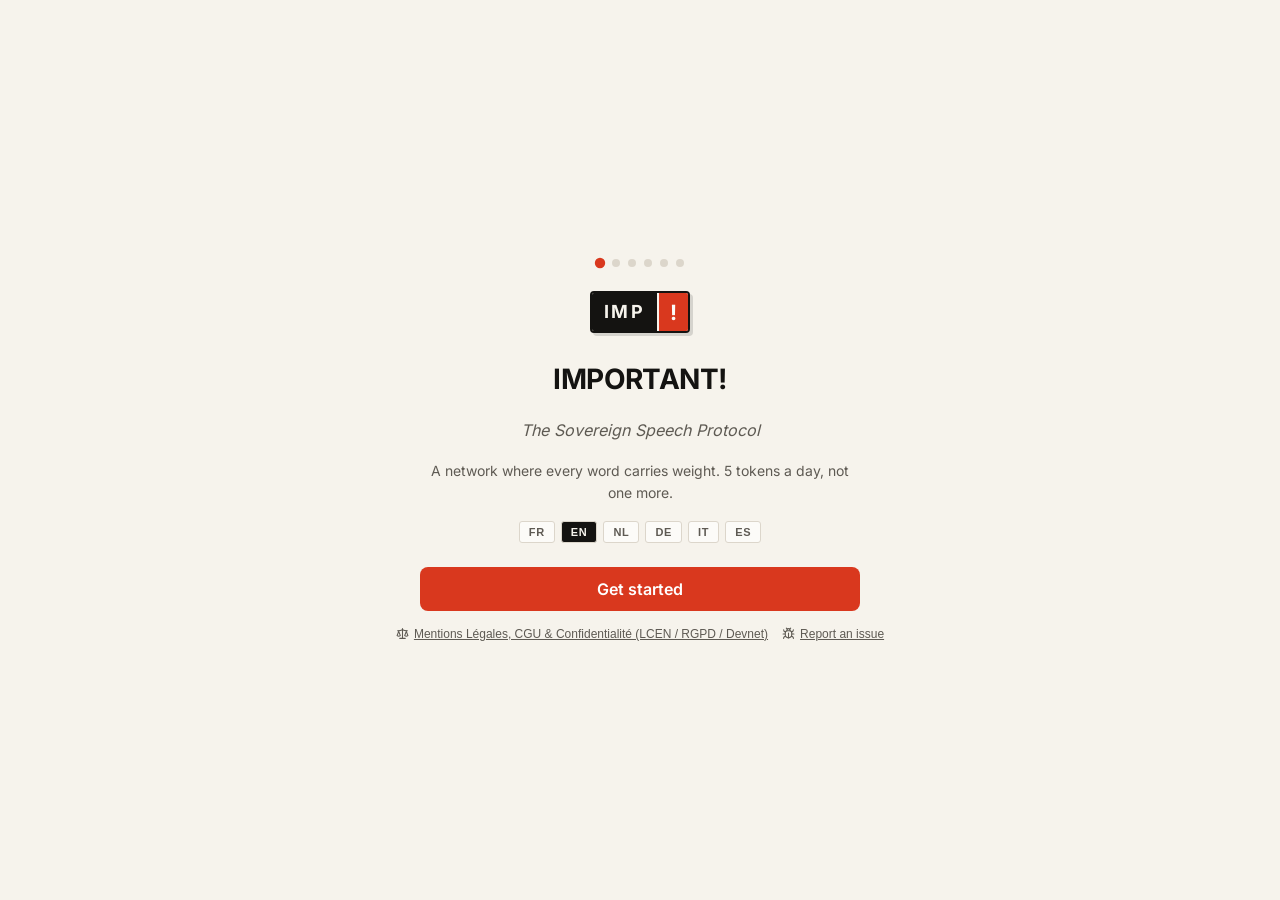
==== commit 72feb212: "deploy: add 'Problème à faire remonter' GitHub Issues button & modal" ====
--- a/index.html
+++ b/index.html
@@ -15,13 +15,13 @@
     <link rel="icon" type="image/svg+xml" href="/favicon.svg" />
     <link rel="apple-touch-icon" href="/apple-touch-icon.png" />
     <title>IMPORTANT! — Le Protocole de la Parole Souveraine</title>
-    <script type="module" crossorigin src="/assets/index-B-YrQ7P2.js"></script>
+    <script type="module" crossorigin src="/assets/index-BXxES4u9.js"></script>
     <link rel="modulepreload" crossorigin href="/assets/rolldown-runtime-CMxvf4Kt.js">
     <link rel="modulepreload" crossorigin href="/assets/react-vendor-R1x5Yk6q.js">
-    <link rel="modulepreload" crossorigin href="/assets/solana-anchor-BvLgdUFc.js">
+    <link rel="modulepreload" crossorigin href="/assets/solana-anchor-DXh_OeKL.js">
     <link rel="modulepreload" crossorigin href="/assets/solana-core-Bs2K0Jx7.js">
-    <link rel="modulepreload" crossorigin href="/assets/ui-vendor-K_eSRcwu.js">
-    <link rel="stylesheet" crossorigin href="/assets/index-B6iuPc_u.css">
+    <link rel="modulepreload" crossorigin href="/assets/ui-vendor-1YFGAFjh.js">
+    <link rel="stylesheet" crossorigin href="/assets/index-CzpWeCrW.css">
   <link rel="manifest" href="/manifest.webmanifest"><script id="vite-plugin-pwa:register-sw" src="/registerSW.js"></script></head>
   <body>
     <div id="root"></div>
--- a/assets/index-CzpWeCrW.css
+++ b/assets/index-CzpWeCrW.css
@@ -0,0 +1 @@
+@import "https://fonts.googleapis.com/css2?family=DM+Sans:wght@400;500;700&display=swap";@font-face{font-family:Inter;font-style:normal;font-display:swap;font-weight:400;src:url(/assets/inter-cyrillic-ext-400-normal-BQZuk6qB.woff2)format("woff2"),url(/assets/inter-cyrillic-ext-400-normal-DQukG94-.woff)format("woff");unicode-range:U+460-52F,U+1C80-1C8A,U+20B4,U+2DE0-2DFF,U+A640-A69F,U+FE2E-FE2F}@font-face{font-family:Inter;font-style:normal;font-display:swap;font-weight:400;src:url(/assets/inter-cyrillic-400-normal-obahsSVq.woff2)format("woff2"),url(/assets/inter-cyrillic-400-normal-HOLc17fK.woff)format("woff");unicode-range:U+301,U+400-45F,U+490-491,U+4B0-4B1,U+2116}@font-face{font-family:Inter;font-style:normal;font-display:swap;font-weight:400;src:url(/assets/inter-greek-ext-400-normal-DGGRlc-M.woff2)format("woff2"),url(/assets/inter-greek-ext-400-normal-KugGGMne.woff)format("woff");unicode-range:U+1F??}@font-face{font-family:Inter;font-style:normal;font-display:swap;font-weight:400;src:url(/assets/inter-greek-400-normal-B4URO6DV.woff2)format("woff2"),url(/assets/inter-greek-400-normal-q2sYcFCs.woff)format("woff");unicode-range:U+370-377,U+37A-37F,U+384-38A,U+38C,U+38E-3A1,U+3A3-3FF}@font-face{font-family:Inter;font-style:normal;font-display:swap;font-weight:400;src:url(/assets/inter-vietnamese-400-normal-DMkecbls.woff2)format("woff2"),url(/assets/inter-vietnamese-400-normal-Bbgyi5SW.woff)format("woff");unicode-range:U+102-103,U+110-111,U+128-129,U+168-169,U+1A0-1A1,U+1AF-1B0,U+300-301,U+303-304,U+308-309,U+323,U+329,U+1EA0-1EF9,U+20AB}@font-face{font-family:Inter;font-style:normal;font-display:swap;font-weight:400;src:url(/assets/inter-latin-ext-400-normal-C1nco2VV.woff2)format("woff2"),url(/assets/inter-latin-ext-400-normal-77YHD8bZ.woff)format("woff");unicode-range:U+100-2BA,U+2BD-2C5,U+2C7-2CC,U+2CE-2D7,U+2DD-2FF,U+304,U+308,U+329,U+1D00-1DBF,U+1E00-1E9F,U+1EF2-1EFF,U+2020,U+20A0-20AB,U+20AD-20C0,U+2113,U+2C60-2C7F,U+A720-A7FF}@font-face{font-family:Inter;font-style:normal;font-display:swap;font-weight:400;src:url(/assets/inter-latin-400-normal-C38fXH4l.woff2)format("woff2"),url(/assets/inter-latin-400-normal-CyCys3Eg.woff)format("woff");unicode-range:U+??,U+131,U+152-153,U+2BB-2BC,U+2C6,U+2DA,U+2DC,U+304,U+308,U+329,U+2000-206F,U+20AC,U+2122,U+2191,U+2193,U+2212,U+2215,U+FEFF,U+FFFD}@font-face{font-family:Inter;font-style:normal;font-display:swap;font-weight:500;src:url(/assets/inter-cyrillic-ext-500-normal-B0yAr1jD.woff2)format("woff2"),url(/assets/inter-cyrillic-ext-500-normal-BmqWE9Dz.woff)format("woff");unicode-range:U+460-52F,U+1C80-1C8A,U+20B4,U+2DE0-2DFF,U+A640-A69F,U+FE2E-FE2F}@font-face{font-family:Inter;font-style:normal;font-display:swap;font-weight:500;src:url(/assets/inter-cyrillic-500-normal-BasfLYem.woff2)format("woff2"),url(/assets/inter-cyrillic-500-normal-CxZf_p3X.woff)format("woff");unicode-range:U+301,U+400-45F,U+490-491,U+4B0-4B1,U+2116}@font-face{font-family:Inter;font-style:normal;font-display:swap;font-weight:500;src:url(/assets/inter-greek-ext-500-normal-C4iEst2y.woff2)format("woff2"),url(/assets/inter-greek-ext-500-normal-2j5mBUwD.woff)format("woff");unicode-range:U+1F??}@font-face{font-family:Inter;font-style:normal;font-display:swap;font-weight:500;src:url(/assets/inter-greek-500-normal-BIZE56-Y.woff2)format("woff2"),url(/assets/inter-greek-500-normal-Xzm54t5V.woff)format("woff");unicode-range:U+370-377,U+37A-37F,U+384-38A,U+38C,U+38E-3A1,U+3A3-3FF}@font-face{font-family:Inter;font-style:normal;font-display:swap;font-weight:500;src:url(/assets/inter-vietnamese-500-normal-DOriooB6.woff2)format("woff2"),url(/assets/inter-vietnamese-500-normal-mJboJaSs.woff)format("woff");unicode-range:U+102-103,U+110-111,U+128-129,U+168-169,U+1A0-1A1,U+1AF-1B0,U+300-301,U+303-304,U+308-309,U+323,U+329,U+1EA0-1EF9,U+20AB}@font-face{font-family:Inter;font-style:normal;font-display:swap;font-weight:500;src:url(/assets/inter-latin-ext-500-normal-CV4jyFjo.woff2)format("woff2"),url(/assets/inter-latin-ext-500-normal-BxGbmqWO.woff)format("woff");unicode-range:U+100-2BA,U+2BD-2C5,U+2C7-2CC,U+2CE-2D7,U+2DD-2FF,U+304,U+308,U+329,U+1D00-1DBF,U+1E00-1E9F,U+1EF2-1EFF,U+2020,U+20A0-20AB,U+20AD-20C0,U+2113,U+2C60-2C7F,U+A720-A7FF}@font-face{font-family:Inter;font-style:normal;font-display:swap;font-weight:500;src:url(/assets/inter-latin-500-normal-Cerq10X2.woff2)format("woff2"),url(/assets/inter-latin-500-normal-BL9OpVg8.woff)format("woff");unicode-range:U+??,U+131,U+152-153,U+2BB-2BC,U+2C6,U+2DA,U+2DC,U+304,U+308,U+329,U+2000-206F,U+20AC,U+2122,U+2191,U+2193,U+2212,U+2215,U+FEFF,U+FFFD}@font-face{font-family:Inter;font-style:normal;font-display:swap;font-weight:600;src:url(/assets/inter-cyrillic-ext-600-normal-Dfes3d0z.woff2)format("woff2"),url(/assets/inter-cyrillic-ext-600-normal-Bcila6Z-.woff)format("woff");unicode-range:U+460-52F,U+1C80-1C8A,U+20B4,U+2DE0-2DFF,U+A640-A69F,U+FE2E-FE2F}@font-face{font-family:Inter;font-style:normal;font-display:swap;font-weight:600;src:url(/assets/inter-cyrillic-600-normal-CWCymEST.woff2)format("woff2"),url(/assets/inter-cyrillic-600-normal-4D_pXhcN.woff)format("woff");unicode-range:U+301,U+400-45F,U+490-491,U+4B0-4B1,U+2116}@font-face{font-family:Inter;font-style:normal;font-display:swap;font-weight:600;src:url(/assets/inter-greek-ext-600-normal-DRtmH8MT.woff2)format("woff2"),url(/assets/inter-greek-ext-600-normal-B8X0CLgF.woff)format("woff");unicode-range:U+1F??}@font-face{font-family:Inter;font-style:normal;font-display:swap;font-weight:600;src:url(/assets/inter-greek-600-normal-plRanbMR.woff2)format("woff2"),url(/assets/inter-greek-600-normal-BZpKdvQh.woff)format("woff");unicode-range:U+370-377,U+37A-37F,U+384-38A,U+38C,U+38E-3A1,U+3A3-3FF}@font-face{font-family:Inter;font-style:normal;font-display:swap;font-weight:600;src:url(/assets/inter-vietnamese-600-normal-Cc8MFFhd.woff2)format("woff2"),url(/assets/inter-vietnamese-600-normal-BuLX-rYi.woff)format("woff");unicode-range:U+102-103,U+110-111,U+128-129,U+168-169,U+1A0-1A1,U+1AF-1B0,U+300-301,U+303-304,U+308-309,U+323,U+329,U+1EA0-1EF9,U+20AB}@font-face{font-family:Inter;font-style:normal;font-display:swap;font-weight:600;src:url(/assets/inter-latin-ext-600-normal-D2bJ5OIk.woff2)format("woff2"),url(/assets/inter-latin-ext-600-normal-CIVaiw4L.woff)format("woff");unicode-range:U+100-2BA,U+2BD-2C5,U+2C7-2CC,U+2CE-2D7,U+2DD-2FF,U+304,U+308,U+329,U+1D00-1DBF,U+1E00-1E9F,U+1EF2-1EFF,U+2020,U+20A0-20AB,U+20AD-20C0,U+2113,U+2C60-2C7F,U+A720-A7FF}@font-face{font-family:Inter;font-style:normal;font-display:swap;font-weight:600;src:url(/assets/inter-latin-600-normal-LgqL8muc.woff2)format("woff2"),url(/assets/inter-latin-600-normal-CiBQ2DWP.woff)format("woff");unicode-range:U+??,U+131,U+152-153,U+2BB-2BC,U+2C6,U+2DA,U+2DC,U+304,U+308,U+329,U+2000-206F,U+20AC,U+2122,U+2191,U+2193,U+2212,U+2215,U+FEFF,U+FFFD}@font-face{font-family:Inter;font-style:normal;font-display:swap;font-weight:700;src:url(/assets/inter-cyrillic-ext-700-normal-BjwYoWNd.woff2)format("woff2"),url(/assets/inter-cyrillic-ext-700-normal-LO58E6JB.woff)format("woff");unicode-range:U+460-52F,U+1C80-1C8A,U+20B4,U+2DE0-2DFF,U+A640-A69F,U+FE2E-FE2F}@font-face{font-family:Inter;font-style:normal;font-display:swap;font-weight:700;src:url(/assets/inter-cyrillic-700-normal-CjBOestx.woff2)format("woff2"),url(/assets/inter-cyrillic-700-normal-DrXBdSj3.woff)format("woff");unicode-range:U+301,U+400-45F,U+490-491,U+4B0-4B1,U+2116}@font-face{font-family:Inter;font-style:normal;font-display:swap;font-weight:700;src:url(/assets/inter-greek-ext-700-normal-qfdV9bQt.woff2)format("woff2"),url(/assets/inter-greek-ext-700-normal-BoQ6DsYi.woff)format("woff");unicode-range:U+1F??}@font-face{font-family:Inter;font-style:normal;font-display:swap;font-weight:700;src:url(/assets/inter-greek-700-normal-C3JjAnD8.woff2)format("woff2"),url(/assets/inter-greek-700-normal-BUv2fZ6O.woff)format("woff");unicode-range:U+370-377,U+37A-37F,U+384-38A,U+38C,U+38E-3A1,U+3A3-3FF}@font-face{font-family:Inter;font-style:normal;font-display:swap;font-weight:700;src:url(/assets/inter-vietnamese-700-normal-DlLaEgI2.woff2)format("woff2"),url(/assets/inter-vietnamese-700-normal-BZaoP0fm.woff)format("woff");unicode-range:U+102-103,U+110-111,U+128-129,U+168-169,U+1A0-1A1,U+1AF-1B0,U+300-301,U+303-304,U+308-309,U+323,U+329,U+1EA0-1EF9,U+20AB}@font-face{font-family:Inter;font-style:normal;font-display:swap;font-weight:700;src:url(/assets/inter-latin-ext-700-normal-Ca8adRJv.woff2)format("woff2"),url(/assets/inter-latin-ext-700-normal-TidjK2hL.woff)format("woff");unicode-range:U+100-2BA,U+2BD-2C5,U+2C7-2CC,U+2CE-2D7,U+2DD-2FF,U+304,U+308,U+329,U+1D00-1DBF,U+1E00-1E9F,U+1EF2-1EFF,U+2020,U+20A0-20AB,U+20AD-20C0,U+2113,U+2C60-2C7F,U+A720-A7FF}@font-face{font-family:Inter;font-style:normal;font-display:swap;font-weight:700;src:url(/assets/inter-latin-700-normal-Yt3aPRUw.woff2)format("woff2"),url(/assets/inter-latin-700-normal-BLAVimhd.woff)format("woff");unicode-range:U+??,U+131,U+152-153,U+2BB-2BC,U+2C6,U+2DA,U+2DC,U+304,U+308,U+329,U+2000-206F,U+20AC,U+2122,U+2191,U+2193,U+2212,U+2215,U+FEFF,U+FFFD}._badge_2jyg5_1{align-items:center;gap:var(--space-1);background:var(--accent-soft);color:var(--accent);padding:var(--space-1) var(--space-3);border-radius:var(--radius-lg);font-size:var(--fs-sm);font-weight:var(--fw-semibold);display:inline-flex}._value_2jyg5_13{font-variant-numeric:tabular-nums}._icon_2jyg5_14{font-size:14px}._toast_l80t3_1{bottom:calc(var(--bottom-nav-height) + var(--space-4));left:var(--space-4);right:var(--space-4);max-width:420px;padding:var(--space-3) var(--space-4);border-radius:var(--radius-md);font-size:var(--fs-sm);font-weight:var(--fw-medium);text-align:center;z-index:200;box-shadow:var(--shadow-lg);white-space:normal;word-break:break-word;margin:0 auto;line-height:1.4;position:fixed}._info_l80t3_20{background:var(--text-primary);color:var(--bg)}._success_l80t3_21{background:var(--success);color:#fcfbf8}._warning_l80t3_22{background:var(--warning);color:#fcfbf8}._error_l80t3_23{background:var(--danger);color:#fcfbf8}._backdrop_zltld_1{-webkit-backdrop-filter:blur(4px);backdrop-filter:blur(4px);z-index:100;background:#0006;position:fixed;inset:0}._modal_zltld_9{background:var(--surface);border-radius:var(--radius-md) var(--radius-md) 0 0;padding:var(--space-6);z-index:101;max-height:85vh;position:fixed;bottom:0;left:0;right:0;overflow-y:auto}@media (width>=640px){._modal_zltld_9{border-radius:var(--radius-md);max-width:480px;top:50%;bottom:auto;left:50%;transform:translate(-50%,-50%)}}._header_zltld_33{margin-bottom:var(--space-5);justify-content:space-between;align-items:center;display:flex}._title_zltld_40{font-size:var(--fs-lg);font-weight:var(--fw-semibold)}._close_zltld_45{color:var(--text-secondary);cursor:pointer;padding:var(--space-1);border-radius:var(--radius-sm);background:0 0;border:none;display:flex}._close_zltld_45:hover{background:var(--surface-elevated)}._content_zltld_57{color:var(--text-primary)}._container_txixm_1{gap:var(--space-3);flex-direction:column;display:flex}._lead_txixm_7{font-size:var(--fs-xs);color:var(--text-secondary);margin:0;line-height:1.55}._field_txixm_14{flex-direction:column;gap:6px;display:flex}._label_txixm_20{font-size:.6875rem;font-weight:var(--fw-bold);letter-spacing:.06em;text-transform:uppercase;color:var(--text-secondary)}._categoryGrid_txixm_28{grid-template-columns:repeat(2,minmax(0,1fr));gap:6px;display:grid}._categoryBtn_txixm_34{appearance:none;background:var(--surface-elevated);color:var(--text-secondary);border:1px solid var(--border);border-radius:var(--radius-sm);font-family:var(--font-sans);font-size:var(--fs-xs);font-weight:var(--fw-medium);text-align:left;cursor:pointer;transition:border-color var(--duration-fast) ease, color var(--duration-fast) ease, background-color var(--duration-fast) ease;padding:7px 10px}._categoryBtn_txixm_34:hover{border-color:var(--text-primary);color:var(--text-primary)}._categoryBtnActive_txixm_54{background:var(--text-primary);color:var(--bg);border-color:var(--text-primary);font-weight:var(--fw-semibold)}._categoryBtnActive_txixm_54:hover{color:var(--bg)}._input_txixm_65,._textarea_txixm_66{background:var(--surface);width:100%;color:var(--text-primary);border:1px solid var(--border);border-radius:var(--radius-sm);font-family:var(--font-sans);font-size:var(--fs-sm);transition:border-color var(--duration-fast) ease;padding:9px 11px;line-height:1.5}._input_txixm_65:focus,._textarea_txixm_66:focus{border-color:var(--text-primary);outline:none}._textarea_txixm_66{resize:vertical;min-height:92px}._diagBox_txixm_90{background:var(--surface-elevated);border:1px solid var(--border);border-radius:var(--radius-sm);padding:var(--space-3);flex-direction:column;gap:6px;display:flex}._checkboxRow_txixm_100{font-size:var(--fs-xs);color:var(--text-primary);cursor:pointer;align-items:flex-start;gap:8px;line-height:1.45;display:flex}._checkbox_txixm_100{accent-color:var(--accent);cursor:pointer;margin-top:2px}._diagPreview_txixm_116{color:var(--text-secondary);border-top:1px solid var(--border);word-break:break-word;padding-top:4px;font-family:ui-monospace,JetBrains Mono,SFMono-Regular,Menlo,Consolas,monospace;font-size:11px;line-height:1.45}._actions_txixm_126{flex-wrap:wrap;gap:8px;padding-top:2px;display:flex}._primaryLinkBtn_txixm_133{border-radius:var(--radius-sm);border:1px solid var(--accent);background:var(--accent);color:#fcfbf8;font-family:var(--font-sans);font-size:var(--fs-xs);font-weight:var(--fw-semibold);cursor:pointer;transition:background-color var(--duration-fast) ease;flex:210px;justify-content:center;align-items:center;gap:7px;padding:10px 14px;text-decoration:none;display:inline-flex}._primaryLinkBtn_txixm_133:hover{background:var(--accent-hover)}._secondaryBtn_txixm_156{border-radius:var(--radius-sm);border:1px solid var(--border);background:var(--surface-elevated);color:var(--text-primary);font-family:var(--font-sans);font-size:var(--fs-xs);font-weight:var(--fw-medium);cursor:pointer;transition:border-color var(--duration-fast) ease;justify-content:center;align-items:center;gap:6px;padding:10px 12px;display:inline-flex}._secondaryBtn_txixm_156:hover{border-color:var(--text-primary)}._footerRow_txixm_177{padding-top:var(--space-2);border-top:1px solid var(--border);justify-content:space-between;align-items:center;display:flex}._issuesLink_txixm_185{font-size:var(--fs-xs);color:var(--text-secondary);text-underline-offset:3px;align-items:center;gap:5px;text-decoration:underline;display:inline-flex}._issuesLink_txixm_185:hover{color:var(--text-primary)}._button_yk5xe_1{justify-content:center;align-items:center;gap:var(--space-2);border-radius:var(--radius-lg);font-family:var(--font-sans);font-weight:var(--fw-semibold);cursor:pointer;transition:background-color var(--duration-fast) var(--ease-out), opacity var(--duration-fast) var(--ease-out);border:none;width:100%;display:inline-flex}._button_yk5xe_1:disabled{opacity:.5;cursor:not-allowed}._primary_yk5xe_21{background:var(--accent);color:#fff}._primary_yk5xe_21:hover:not(:disabled){background:var(--accent-hover)}._success_yk5xe_24{background:var(--success);color:#fff}._success_yk5xe_24:hover:not(:disabled){filter:brightness(1.1)}._danger_yk5xe_27{background:var(--danger-soft);color:var(--danger)}._danger_yk5xe_27:hover:not(:disabled){background:var(--danger);color:#fff}._ghost_yk5xe_30{color:var(--text-primary);background:0 0}._ghost_yk5xe_30:hover:not(:disabled){background:var(--surface-elevated)}._outline_yk5xe_33{color:var(--accent);border:1.5px solid var(--border);background:0 0}._outline_yk5xe_33:hover:not(:disabled){border-color:var(--accent);background:var(--accent-soft)}._sm_yk5xe_36{padding:var(--space-2) var(--space-4);font-size:var(--fs-sm)}._md_yk5xe_37{padding:var(--space-3) var(--space-6);font-size:var(--fs-base)}._lg_yk5xe_38{padding:var(--space-4) var(--space-8);font-size:var(--fs-base)}._btn_1e627_1{align-items:center;gap:var(--space-2);padding:var(--space-1) var(--space-3);background:var(--accent-soft);color:var(--accent);border:1px solid var(--border);border-radius:var(--radius-lg);font-family:var(--font-sans);font-size:var(--fs-xs);font-weight:var(--fw-semibold);cursor:pointer;transition:all var(--duration-fast) var(--ease-out);display:inline-flex}._btn_1e627_1:hover{background:var(--accent);color:#fff}._address_1e627_22{font-variant-numeric:tabular-nums;letter-spacing:-.02em}._embedded_1e627_27{background:var(--surface-elevated);border-color:var(--border);color:var(--text-secondary)}._embedded_1e627_27:hover{background:var(--surface-hover);color:var(--text-primary)}._navbar_1fb57_1{height:var(--navbar-height);background:var(--surface);border-bottom:1px solid var(--border);z-index:50;position:fixed;top:0;left:0;right:0}[data-theme=dark] ._navbar_1fb57_1{background:var(--surface)}._inner_1fb57_16{max-width:var(--max-width);height:100%;padding:0 var(--space-4);justify-content:space-between;align-items:center;margin:0 auto;display:flex}._logo_1fb57_26{cursor:pointer;-webkit-user-select:none;user-select:none;align-items:center;gap:8px;display:flex}._swissStamp_1fb57_35{border:1.5px solid var(--text-primary);border-radius:3px;align-items:stretch;height:26px;display:inline-flex;overflow:hidden;box-shadow:2px 2px #1413111f}[data-theme=dark] ._swissStamp_1fb57_35{box-shadow:2px 2px #00000080}._stampLeft_1fb57_49{background:var(--text-primary);color:var(--bg);font-family:var(--font-sans);letter-spacing:.1em;justify-content:center;align-items:center;padding:0 6px;font-size:11px;font-weight:800;display:inline-flex}._stampRight_1fb57_62{background:var(--accent);color:#fcfbf8;font-family:var(--font-sans);border-left:1.5px solid var(--bg);justify-content:center;align-items:center;padding:0 6px;font-size:13px;font-weight:900;display:inline-flex}._logoText_1fb57_75{letter-spacing:-.03em;color:var(--text-primary);font-size:.92rem;font-weight:800}@media (width<=460px){._logoText_1fb57_75{display:none}}._netDot_1fb57_88{border-radius:50%;width:7px;height:7px;margin-left:2px;display:inline-block}._netOnline_1fb57_96{background:var(--success,#2a6f48)}._netOffline_1fb57_100{background:var(--text-secondary,#9ca3af);opacity:.5}._actions_1fb57_105{align-items:center;gap:6px;display:flex}._langSelect_1fb57_111{appearance:none;background:var(--surface-elevated);color:var(--text-primary);border:1px solid var(--border);border-radius:var(--radius-sm);font-family:var(--font-sans);letter-spacing:.05em;cursor:pointer;text-align:center;padding:4px 7px;font-size:11px;font-weight:700}._langSelect_1fb57_111:hover{border-color:var(--text-primary)}._airdropBtn_1fb57_130{border-radius:var(--radius-sm);border:1px solid var(--accent);background:var(--accent);color:#fcfbf8;font-family:var(--font-sans);font-size:var(--fs-xs);font-weight:var(--fw-semibold);cursor:pointer;align-items:center;gap:4px;padding:4px 9px;transition:opacity .15s;display:inline-flex}._airdropBtn_1fb57_130:hover:not(:disabled){opacity:.9}._airdropBtn_1fb57_130:disabled{opacity:.6;cursor:not-allowed}._solBtn_1fb57_155{border-radius:var(--radius-sm);border:1px solid var(--border);background:var(--surface-elevated);color:var(--text-secondary);font-family:var(--font-sans);font-size:11px;font-weight:var(--fw-semibold);cursor:pointer;align-items:center;gap:4px;padding:4px 8px;display:inline-flex}._solBtn_1fb57_155:hover:not(:disabled){color:var(--text-primary);border-color:var(--text-secondary)}._solBtn_1fb57_155:disabled{opacity:.6;cursor:not-allowed}._spinner_1fb57_180{animation:1s linear infinite _spin_1fb57_180}@keyframes _spin_1fb57_180{0%{transform:rotate(0)}to{transform:rotate(360deg)}}._iconBtn_1fb57_189{color:var(--text-secondary);cursor:pointer;border-radius:var(--radius-sm);background:0 0;border:1px solid #0000;justify-content:center;align-items:center;padding:6px;display:inline-flex;position:relative}._iconBtn_1fb57_189:hover{background:var(--surface-elevated);border-color:var(--border);color:var(--text-primary)}._bugBtn_1fb57_208{border-radius:var(--radius-sm);border:1px solid var(--border);background:var(--surface-elevated);color:var(--text-secondary);font-family:var(--font-sans);font-size:11px;font-weight:var(--fw-semibold);cursor:pointer;align-items:center;gap:4px;padding:5px 8px;transition:border-color .15s,color .15s;display:inline-flex}._bugBtn_1fb57_208:hover{border-color:var(--text-primary);color:var(--text-primary)}@media (width<=580px){._bugBtn_1fb57_208{background:0 0;border-color:#0000;padding:6px}._bugBtn_1fb57_208:hover{background:var(--surface-elevated);border-color:var(--border)}._bugBtnLabel_1fb57_241{display:none}}._notifBadge_1fb57_246{background:var(--accent);color:#fcfbf8;border-radius:99px;justify-content:center;align-items:center;min-width:15px;height:15px;padding:0 3px;font-size:9px;font-weight:800;line-height:1;display:inline-flex;position:absolute;top:1px;right:1px}._installBtn_1fb57_264{border-radius:var(--radius-sm);border:1px solid var(--border);background:var(--surface-elevated);color:var(--text-primary);font-family:var(--font-sans);cursor:pointer;align-items:center;gap:4px;padding:4px 7px;font-size:11px;font-weight:700;display:inline-flex}._installBtn_1fb57_264:hover{border-color:var(--text-primary)}._notifList_1fb57_283{gap:var(--space-2);flex-direction:column;max-height:320px;display:flex;overflow-y:auto}._notifItem_1fb57_291{padding:var(--space-3);border-radius:var(--radius-sm);border:1px solid var(--border);background:var(--surface-elevated);text-align:left;cursor:pointer;flex-direction:column;gap:3px;display:flex}._notifItemUnread_1fb57_303{border-left:3px solid var(--accent);background:var(--surface)}._notifItemTitle_1fb57_308{font-size:var(--fs-sm);font-weight:var(--fw-semibold);color:var(--text-primary)}._notifItemBody_1fb57_314{font-size:var(--fs-xs);color:var(--text-secondary);line-height:1.4}._notifItemTime_1fb57_320{color:var(--text-secondary);font-size:10px}._nav_rwc1l_1{height:var(--bottom-nav-height);background:var(--surface);border-top:1px solid var(--border);z-index:50;padding-bottom:env(safe-area-inset-bottom);position:fixed;bottom:0;left:0;right:0}._inner_rwc1l_13{max-width:var(--max-width);grid-template-columns:repeat(4,1fr);place-items:center;height:100%;margin:0 auto;display:grid}._tab_rwc1l_23{color:var(--text-secondary);cursor:pointer;padding:var(--space-2);min-width:48px;transition:color var(--duration-fast) var(--ease-out);background:0 0;border:none;flex-direction:column;justify-content:center;align-items:center;gap:2px;display:flex;position:relative}._tab_rwc1l_23:hover{color:var(--text-primary)}._active_rwc1l_40{color:var(--accent)}._actionTab_rwc1l_42{background:var(--accent);color:#fcfbf8;border-radius:var(--radius-full);width:46px;min-width:46px;height:46px;box-shadow:var(--shadow-md);justify-content:center;align-items:center;margin:0 auto;padding:0;line-height:0;display:inline-flex}._actionTab_rwc1l_42 svg{margin:0;display:block}._actionTab_rwc1l_42:hover{background:var(--accent-hover);color:#fcfbf8}._label_rwc1l_65{font-size:11px;font-weight:var(--fw-medium)}._indicator_rwc1l_70{background:var(--accent);border-radius:1px;width:20px;height:2px;position:absolute;top:-1px;left:50%;transform:translate(-50%)}._avatar_la1vw_1{border-radius:var(--radius-full);color:#fff;font-weight:var(--fw-semibold);flex-shrink:0;justify-content:center;align-items:center;display:flex;position:relative;overflow:hidden}._avatarImg_la1vw_13{object-fit:cover;width:100%;height:100%;display:block}._sm_la1vw_20{width:32px;height:32px;font-size:var(--fs-xs)}._md_la1vw_21{width:40px;height:40px;font-size:var(--fs-sm)}._lg_la1vw_22{width:68px;height:68px;font-size:var(--fs-base)}._container_965p1_1{min-height:100dvh;padding:var(--space-6) var(--space-4);flex-direction:column;justify-content:center;align-items:center;display:flex}._dots_965p1_10{gap:var(--space-2);margin-bottom:var(--space-6);display:flex}._dot_965p1_10{background:var(--border);border-radius:50%;width:8px;height:8px;transition:all .3s}._dotActive_965p1_24{background:var(--accent);transform:scale(1.3)}._dotDone_965p1_25{background:var(--success)}._stepContent_965p1_27{text-align:center;align-items:center;gap:var(--space-4);flex-direction:column;width:100%;max-width:440px;display:flex}._iconWrap_965p1_37{color:var(--accent);margin-bottom:var(--space-1)}._title_965p1_42{font-size:var(--fs-xl);font-weight:var(--fw-bold);letter-spacing:-.02em;color:var(--text-primary)}._subtitle_965p1_49{font-size:var(--fs-base);color:var(--text-secondary);font-style:italic}._desc_965p1_55{font-size:var(--fs-sm);color:var(--text-secondary);line-height:1.6}._progressTrack_965p1_61{background:var(--surface-elevated);border-radius:3px;width:100%;height:6px;overflow:hidden}._progressBar_965p1_69{background:linear-gradient(90deg, var(--accent), var(--accent-secondary));border-radius:3px;height:100%}._progressLabel_965p1_75{font-variant-numeric:tabular-nums;font-weight:var(--fw-semibold);color:var(--accent);font-size:var(--fs-sm)}._cards_965p1_82{gap:var(--space-2);flex-direction:column;width:100%;display:flex}._miniCard_965p1_89{align-items:center;gap:var(--space-1);background:var(--surface);border:1px solid var(--border);border-radius:var(--radius-sm);padding:var(--space-3) var(--space-4);text-align:center;flex-direction:column;display:flex}._miniCardIcon_965p1_101{font-size:22px}._miniCardTitle_965p1_102{font-weight:var(--fw-semibold);font-size:var(--fs-sm);color:var(--text-primary)}._miniCardDesc_965p1_103{font-size:var(--fs-xs);color:var(--text-secondary);line-height:1.45}._input_965p1_105{width:100%;padding:var(--space-3) var(--space-4);background:var(--surface);border:1.5px solid var(--border);border-radius:var(--radius-sm);font-family:var(--font-sans);font-size:var(--fs-base);color:var(--text-primary);transition:border-color var(--duration-fast) var(--ease-out);text-align:center;outline:none}._input_965p1_105:focus{border-color:var(--accent)}._input_965p1_105::placeholder{color:var(--text-secondary)}._navRow_965p1_122{justify-content:space-between;align-items:center;gap:var(--space-3);width:100%;margin-top:var(--space-1);display:flex}._navRow_965p1_122>button:first-child{width:auto;padding-left:var(--space-4);padding-right:var(--space-4);flex:none}._navRow_965p1_122>button:last-child{flex:auto}._seedBox_965p1_142{background:var(--surface);border:1.5px solid var(--accent);border-radius:var(--radius-sm);width:100%;padding:var(--space-3);gap:var(--space-2);text-align:left;flex-direction:column;display:flex}._seedWarningHeader_965p1_154{align-items:center;gap:var(--space-2);color:var(--accent);font-weight:var(--fw-bold);font-size:var(--fs-sm);display:flex}._seedWarningText_965p1_163{font-size:var(--fs-xs);color:var(--text-primary);margin:0;line-height:1.45}._seedGrid_965p1_170{margin:var(--space-1) 0;grid-template-columns:repeat(3,1fr);gap:6px;display:grid}._seedWord_965p1_177{background:var(--surface-elevated);border:1px solid var(--border);border-radius:var(--radius-sm);font-family:var(--font-mono);align-items:center;gap:4px;padding:5px 7px;font-size:11px;display:flex}._seedIndex_965p1_189{color:var(--text-secondary);-webkit-user-select:none;user-select:none;font-weight:600}._seedValue_965p1_195{color:var(--text-primary);font-weight:700}._seedActions_965p1_200{gap:var(--space-2);flex-wrap:wrap;display:flex}._seedActions_965p1_200>button{flex:auto}._card_1o0wg_1{background:var(--surface);border:1px solid var(--border);border-radius:var(--radius-sm);padding:var(--space-5);margin-bottom:var(--space-3)}._header_1o0wg_9{align-items:center;gap:var(--space-2);margin-bottom:var(--space-3);display:flex}._meta_1o0wg_16{align-items:center;gap:var(--space-1);flex:1;display:flex}._username_1o0wg_23{font-weight:var(--fw-semibold);font-size:var(--fs-sm);color:var(--text-primary)}._dot_1o0wg_29{color:var(--text-secondary)}._time_1o0wg_31{font-size:var(--fs-xs);color:var(--text-secondary)}._networkBadge_1o0wg_36{font-size:var(--fs-xs);font-weight:var(--fw-medium);color:var(--accent);background:var(--accent-soft);padding:1px var(--space-2);border-radius:var(--radius-lg);margin-left:var(--space-1)}._demoCard_1o0wg_46{border-style:dashed}._demoBadge_1o0wg_50{font-size:11px;font-weight:var(--fw-medium);color:var(--text-secondary);background:var(--surface-elevated);border:1px solid var(--border);padding:1px var(--space-2);border-radius:var(--radius-lg);margin-left:var(--space-1)}._hideDemoBtn_1o0wg_61{font-size:var(--fs-xs);margin-left:auto}._dmShortcutBtn_1o0wg_66{color:var(--accent);font-size:var(--fs-xs);font-weight:var(--fw-medium);cursor:pointer;background:0 0;border:none;align-self:flex-start;align-items:center;gap:6px;padding:2px 0;display:inline-flex}._dmShortcutBtn_1o0wg_66:hover{text-decoration:underline}._cost_1o0wg_84{font-size:var(--fs-xs);color:var(--text-secondary);font-variant-numeric:tabular-nums;background:var(--surface-elevated);padding:2px var(--space-2);border-radius:var(--radius-lg)}._content_1o0wg_93{font-size:var(--fs-base);color:var(--text-primary);margin-bottom:var(--space-4);white-space:pre-wrap;line-height:1.65}._mediaFrame_1o0wg_101{margin-bottom:var(--space-4);border:1px solid var(--border);border-radius:var(--radius-sm);background:#141311;overflow:hidden}._mediaImage_1o0wg_109,._mediaVideo_1o0wg_110{object-fit:cover;width:100%;max-height:360px;display:block}._actions_1o0wg_117{gap:var(--space-4);display:flex}._actionBtn_1o0wg_122{align-items:center;gap:var(--space-1);color:var(--text-secondary);font-size:var(--fs-sm);cursor:pointer;padding:var(--space-1) var(--space-2);border-radius:var(--radius-sm);transition:all var(--duration-fast) var(--ease-out);background:0 0;border:none;display:flex}._actionBtn_1o0wg_122:hover{background:var(--surface-elevated);color:var(--text-primary)}._actionBtnActive_1o0wg_138{color:var(--accent);background:var(--accent-soft)}._recycleBtn_1o0wg_143:hover{color:var(--success);background:var(--success-soft)}._moderateToggleBtn_1o0wg_145{font-size:var(--fs-xs);margin-left:auto}._moderationPanel_1o0wg_150{margin-top:var(--space-3);padding:var(--space-3);background:var(--surface-elevated);border:1px solid var(--border);border-radius:var(--radius-sm);gap:var(--space-2);flex-wrap:wrap;display:flex}._moderationBtn_1o0wg_161{border-radius:var(--radius-sm);border:1px solid var(--border);background:var(--surface);color:var(--text-primary);font-size:var(--fs-xs);font-weight:var(--fw-medium);cursor:pointer;transition:all var(--duration-fast) var(--ease-out);align-items:center;gap:6px;padding:6px 10px;display:inline-flex}._moderationBtn_1o0wg_161:hover{border-color:var(--text-secondary)}._moderationDangerBtn_1o0wg_180{color:var(--danger);border-color:#dc4f4f59}._moderationDangerBtn_1o0wg_180:hover{background:var(--danger-soft);border-color:var(--danger)}._moderationReportBtn_1o0wg_190{color:var(--warning);border-color:#e88d6766}._moderationReportBtn_1o0wg_190:hover{background:var(--warning-soft);border-color:var(--warning)}._replySection_1o0wg_200{margin-top:var(--space-3);padding-top:var(--space-3);border-top:1px solid var(--border);gap:var(--space-3);flex-direction:column;display:flex}._replyList_1o0wg_209{gap:var(--space-2);flex-direction:column;display:flex}._replyItem_1o0wg_215{align-items:flex-start;gap:var(--space-2);background:var(--surface-elevated);padding:var(--space-2) var(--space-3);border-radius:var(--radius-sm);display:flex}._replyBody_1o0wg_224{flex:1;min-width:0}._replyMeta_1o0wg_229{align-items:center;gap:var(--space-2);margin-bottom:2px;display:flex}._replyAuthor_1o0wg_236{font-size:var(--fs-xs);font-weight:var(--fw-semibold);color:var(--text-primary)}._replyTime_1o0wg_242{color:var(--text-secondary);font-size:11px}._replyText_1o0wg_247{font-size:var(--fs-sm);color:var(--text-primary);word-break:break-word;line-height:1.45}._replyForm_1o0wg_254{align-items:center;gap:var(--space-2);display:flex}._replyInput_1o0wg_260{padding:var(--space-2) var(--space-3);background:var(--surface-elevated);border:1px solid var(--border);border-radius:var(--radius-sm);font-family:var(--font-sans);font-size:var(--fs-sm);color:var(--text-primary);outline:none;flex:1}._replyInput_1o0wg_260:focus{border-color:var(--accent)}._replySendBtn_1o0wg_276{border-radius:var(--radius-sm);background:var(--accent);color:#fff;cursor:pointer;border:none;justify-content:center;align-items:center;width:34px;height:34px;display:inline-flex}._replySendBtn_1o0wg_276:disabled{opacity:.4;cursor:not-allowed}._container_zfdjx_1{background:var(--surface);border:1px solid var(--border);border-radius:var(--radius-sm);padding:var(--space-4);margin-bottom:var(--space-4)}._label_zfdjx_9{font-size:var(--fs-xs);font-weight:var(--fw-medium);color:var(--text-secondary);text-transform:uppercase;letter-spacing:.05em;margin-bottom:var(--space-3);display:block}._sliderWrap_zfdjx_19{position:relative}._slider_zfdjx_19{appearance:none;background:var(--border);border-radius:2px;outline:none;width:100%;height:4px}._slider_zfdjx_19::-webkit-slider-thumb{appearance:none;background:var(--accent);cursor:pointer;border-radius:50%;width:20px;height:20px;box-shadow:0 2px 6px #6366f14d}._slider_zfdjx_19::-moz-range-thumb{background:var(--accent);cursor:pointer;border:none;border-radius:50%;width:20px;height:20px}._ticks_zfdjx_49{margin-top:var(--space-2);justify-content:space-between;display:flex}._tick_zfdjx_49{color:var(--text-secondary);transition:color var(--duration-fast) var(--ease-out);font-size:11px}._tickActive_zfdjx_61{color:var(--accent);font-weight:var(--fw-medium)}._container_13gix_1{gap:var(--space-3);flex-direction:column;display:flex}._statusBar_13gix_7{justify-content:space-between;align-items:center;gap:var(--space-2);padding:var(--space-2) var(--space-3);background:var(--surface-elevated);border:1px solid var(--border);border-radius:var(--radius-sm);font-size:var(--fs-xs);flex-wrap:wrap;display:flex}._e2eeBadge_13gix_20{color:var(--success);font-weight:var(--fw-semibold);align-items:center;gap:6px;display:inline-flex}._peerStatus_13gix_28{color:var(--text-secondary);align-items:center;gap:6px;display:inline-flex}._dotOnline_13gix_35{background:var(--success);border-radius:50%;width:8px;height:8px}._dotOffline_13gix_42{background:var(--text-tertiary,#888);border-radius:50%;width:8px;height:8px}._messageList_13gix_49{gap:var(--space-2);min-height:200px;max-height:320px;padding:var(--space-2) var(--space-1);flex-direction:column;display:flex;overflow-y:auto}._emptyState_13gix_59{text-align:center;color:var(--text-secondary);font-size:var(--fs-xs);padding:var(--space-4);margin:auto;line-height:1.5}._bubbleRow_13gix_68{flex-direction:column;max-width:82%;display:flex}._ownRow_13gix_74{align-self:flex-end;align-items:flex-end}._friendRow_13gix_79{align-self:flex-start;align-items:flex-start}._bubble_13gix_68{padding:var(--space-2) var(--space-3);border-radius:var(--radius-md);font-size:var(--fs-sm);word-break:break-word;line-height:1.45}._ownBubble_13gix_92{background:var(--accent);color:#fff;border-bottom-right-radius:4px}._friendBubble_13gix_98{background:var(--surface-elevated);color:var(--text-primary);border:1px solid var(--border);border-bottom-left-radius:4px}._meta_13gix_105{color:var(--text-secondary);align-items:center;gap:6px;margin-top:2px;font-size:11px;display:flex}._composer_13gix_114{gap:var(--space-2);padding-top:var(--space-2);border-top:1px solid var(--border);display:flex}._input_13gix_121{padding:var(--space-2) var(--space-3);background:var(--surface-elevated);border:1px solid var(--border);border-radius:var(--radius-sm);font-family:var(--font-sans);font-size:var(--fs-sm);color:var(--text-primary);outline:none;flex:1}._input_13gix_121:focus{border-color:var(--accent)}._testBar_13gix_137{padding-top:var(--space-1);color:var(--text-secondary);justify-content:space-between;align-items:center;font-size:11px;display:flex}._simButton_13gix_146{border:1px dashed var(--border);color:var(--text-secondary);border-radius:var(--radius-sm);cursor:pointer;background:0 0;align-items:center;gap:4px;padding:4px 8px;font-size:11px;display:inline-flex}._simButton_13gix_146:hover{border-color:var(--accent);color:var(--text-primary)}._postList_169ie_1{flex-direction:column;display:flex}._networkFilterBar_169ie_6{align-items:center;gap:var(--space-2);margin-bottom:var(--space-4);flex-wrap:wrap;display:flex}._networkPill_169ie_14{background:var(--surface);border:1px solid var(--border);border-radius:var(--radius-lg);padding:5px var(--space-3);font-family:var(--font-sans);font-size:var(--fs-xs);font-weight:var(--fw-medium);color:var(--text-secondary);cursor:pointer;transition:all var(--duration-fast) var(--ease-out)}._networkPill_169ie_14:hover{border-color:var(--accent);color:var(--text-primary)}._networkPillActive_169ie_32{background:var(--accent-soft);border-color:var(--accent);color:var(--accent)}._networkAddBtn_169ie_38{border:1px dashed var(--border);border-radius:var(--radius-lg);padding:5px var(--space-3);font-family:var(--font-sans);font-size:var(--fs-xs);color:var(--text-secondary);cursor:pointer;transition:all var(--duration-fast) var(--ease-out);background:0 0;align-items:center;gap:4px;display:inline-flex}._networkAddBtn_169ie_38:hover{border-color:var(--accent);color:var(--accent)}._empty_169ie_58{text-align:center;color:var(--text-secondary);padding:var(--space-8) 0 var(--space-3);font-size:var(--fs-sm)}._emptyWrap_169ie_65{align-items:center;gap:var(--space-2);padding-bottom:var(--space-8);flex-direction:column;display:flex}._demoBanner_169ie_73{justify-content:space-between;align-items:center;gap:var(--space-3);background:var(--surface-elevated);border:1px dashed var(--border);border-radius:var(--radius-sm);padding:var(--space-2) var(--space-3);margin-bottom:var(--space-3);font-size:var(--fs-xs);color:var(--text-secondary);flex-wrap:wrap;display:flex}._demoBannerText_169ie_88{line-height:1.4}._demoBannerBtn_169ie_92,._demoRestoreBtn_169ie_93{background:var(--surface);border:1px solid var(--border);border-radius:var(--radius-lg);padding:4px var(--space-3);font-family:var(--font-sans);font-size:var(--fs-xs);font-weight:var(--fw-medium);color:var(--text-primary);cursor:pointer;transition:all var(--duration-fast) var(--ease-out);align-items:center;gap:5px;display:inline-flex}._demoBannerBtn_169ie_92:hover,._demoRestoreBtn_169ie_93:hover{border-color:var(--accent);color:var(--accent)}._deleteContent_169ie_115{gap:var(--space-5);flex-direction:column;display:flex}._deletePreview_169ie_121{background:var(--surface-elevated);padding:var(--space-4);border-radius:var(--radius-sm);color:var(--text-secondary);font-style:italic;font-size:var(--fs-sm)}._deleteInfo_169ie_130{font-size:var(--fs-sm);color:var(--text-secondary);line-height:1.8}._deleteActions_169ie_136{gap:var(--space-2);flex-direction:column;display:flex}._header_zt3ne_1{align-items:center;gap:var(--space-3);margin-bottom:var(--space-6);display:flex}._back_zt3ne_8{color:var(--text-secondary);cursor:pointer;padding:var(--space-1);background:0 0;border:none;display:flex}._title_zt3ne_17{font-size:var(--fs-lg);font-weight:var(--fw-semibold);flex:1}._balance_zt3ne_23{font-variant-numeric:tabular-nums;font-weight:var(--fw-semibold);color:var(--accent);font-size:var(--fs-sm)}._editor_zt3ne_30{width:100%;padding:var(--space-4);background:var(--surface);border:1.5px solid var(--border);border-radius:var(--radius-sm);font-family:var(--font-sans);font-size:var(--fs-base);color:var(--text-primary);resize:vertical;transition:border-color var(--duration-fast) var(--ease-out);margin-bottom:var(--space-4);outline:none;line-height:1.6}._editor_zt3ne_30:focus{border-color:var(--accent)}._editor_zt3ne_30::placeholder{color:var(--text-secondary)}._mediaToolbar_zt3ne_49{align-items:center;gap:var(--space-2);margin-bottom:var(--space-4);flex-wrap:wrap;display:flex}._mediaBtn_zt3ne_57{align-items:center;gap:var(--space-2);padding:var(--space-2) var(--space-3);background:var(--surface);border:1px solid var(--border);border-radius:var(--radius-sm);color:var(--text-primary);font-family:var(--font-sans);font-size:var(--fs-sm);font-weight:var(--fw-medium);cursor:pointer;transition:all var(--duration-fast) var(--ease-out);display:inline-flex}._mediaBtn_zt3ne_57:hover{border-color:var(--text-primary);background:var(--surface-elevated)}._mediaPreviewBox_zt3ne_78{margin-bottom:var(--space-4);border:1px solid var(--border);border-radius:var(--radius-md);background:var(--surface);position:relative;overflow:hidden}._mediaPreviewImg_zt3ne_87,._mediaPreviewVideo_zt3ne_88{object-fit:cover;background:#141311;width:100%;max-height:300px;display:block}._removeMediaBtn_zt3ne_96{top:var(--space-2);right:var(--space-2);color:#fcfbf8;border-radius:var(--radius-sm);font-size:var(--fs-xs);font-weight:var(--fw-semibold);cursor:pointer;background:#141311d9;border:1px solid #fcfbf840;align-items:center;gap:4px;padding:5px 10px;display:inline-flex;position:absolute}._meta_zt3ne_114{gap:var(--space-2);margin-bottom:var(--space-5);flex-direction:column;display:flex}._metaRow_zt3ne_121{justify-content:space-between;align-items:center;display:flex}._metaLabel_zt3ne_127{font-size:var(--fs-sm);color:var(--text-secondary)}._metaValue_zt3ne_132{font-size:var(--fs-sm);font-weight:var(--fw-medium);font-variant-numeric:tabular-nums;color:var(--text-primary)}._select_zt3ne_139{background:var(--surface-elevated);border:1px solid var(--border);border-radius:var(--radius-sm);padding:var(--space-1) var(--space-3);font-family:var(--font-sans);font-size:var(--fs-sm);color:var(--text-primary);cursor:pointer}._costBox_zt3ne_150{align-items:flex-start;gap:var(--space-3);background:var(--warning-soft);border:1px solid var(--warning);border-radius:var(--radius-sm);padding:var(--space-4);margin-bottom:var(--space-5);font-size:var(--fs-sm);color:var(--text-primary);display:flex}._costBoxInsufficient_zt3ne_163{background:var(--accent-soft);border-color:var(--accent)}._costIcon_zt3ne_168{color:var(--warning);flex-shrink:0;margin-top:2px}._confirmContent_zt3ne_170{gap:var(--space-4);flex-direction:column;display:flex}._confirmText_zt3ne_176{font-size:var(--fs-base);color:var(--text-primary);text-align:center;padding:var(--space-4) 0}._headerRight_zt3ne_183{align-items:center;gap:var(--space-3);display:flex}._modeIndicator_zt3ne_189{align-items:center;gap:var(--space-1);font-size:var(--fs-xs);color:var(--text-secondary);background:var(--surface-elevated);padding:2px var(--space-2);border-radius:var(--radius-lg);border:1px solid var(--border);display:inline-flex}._modeText_zt3ne_201{font-weight:var(--fw-medium)}._spinner_zt3ne_205{animation:1s linear infinite _spin_zt3ne_205}@keyframes _spin_zt3ne_205{0%{transform:rotate(0)}to{transform:rotate(360deg)}}._chainInfo_zt3ne_214{color:var(--accent);font-weight:var(--fw-medium);font-size:var(--fs-xs)}._chainNote_zt3ne_220{font-size:var(--fs-sm);color:var(--accent);text-align:center;padding:var(--space-2) var(--space-4);background:var(--accent-soft);border-radius:var(--radius-sm)}._container_2hdt1_1{gap:var(--space-4);padding:var(--space-2) 0;flex-direction:column;display:flex}._label_2hdt1_8{font-size:var(--fs-xs);font-weight:var(--fw-semibold);color:var(--text-secondary);text-transform:uppercase;letter-spacing:.05em}._inputGroup_2hdt1_16{gap:var(--space-1);flex-direction:column;display:flex}._input_2hdt1_16{width:100%;padding:var(--space-3) var(--space-4);background:var(--surface-elevated);border:1px solid var(--border);border-radius:var(--radius-sm);font-family:var(--font-sans);font-size:var(--fs-sm);color:var(--text-primary);transition:all var(--duration-fast) var(--ease-out);outline:none}._input_2hdt1_16:focus{border-color:var(--accent);box-shadow:0 0 0 2px var(--accent-soft)}._balanceInfo_2hdt1_40{font-size:var(--fs-xs);color:var(--text-secondary);align-self:flex-end}._balanceInfo_2hdt1_40 strong{color:var(--accent)}._error_2hdt1_50{color:var(--danger);font-size:var(--fs-xs);margin-top:var(--space-1)}._spinner_2hdt1_56{animation:1s linear infinite _spin_2hdt1_56}@keyframes _spin_2hdt1_56{0%{transform:rotate(0)}to{transform:rotate(360deg)}}._actions_2hdt1_65{gap:var(--space-2);margin-top:var(--space-2);flex-direction:column;display:flex}._profileHeader_3dian_1{align-items:center;gap:var(--space-3);margin-bottom:var(--space-4);padding:var(--space-4) 0;flex-direction:column;display:flex}._username_3dian_10{font-size:var(--fs-lg);font-weight:var(--fw-bold)}._avatarEditable_3dian_15{cursor:pointer;border-radius:var(--radius-full);display:inline-flex;position:relative}._cameraBadge_3dian_22{border-radius:var(--radius-full);background:var(--accent);color:#fff;border:2px solid var(--surface);justify-content:center;align-items:center;width:24px;height:24px;display:flex;position:absolute;bottom:0;right:0}._bioText_3dian_37{font-size:var(--fs-sm);color:var(--text-secondary);text-align:center;max-width:420px;line-height:1.5}._addBioPrompt_3dian_45{font-family:var(--font-sans);font-size:var(--fs-xs);color:var(--text-secondary);cursor:pointer;background:0 0;border:none;text-decoration:underline}._addBioPrompt_3dian_45:hover{color:var(--accent)}._headerBtnRow_3dian_59{gap:var(--space-2);margin-top:var(--space-1);flex-wrap:wrap;justify-content:center;display:flex}._editForm_3dian_67{gap:var(--space-4);flex-direction:column;display:flex}._editAvatarRow_3dian_73{align-items:center;gap:var(--space-4);display:flex}._editAvatarActions_3dian_79{gap:var(--space-2);flex-direction:column;flex:1;display:flex}._editField_3dian_86{gap:var(--space-1);flex-direction:column;display:flex}._editLabel_3dian_92{font-size:var(--fs-xs);color:var(--text-secondary);font-weight:var(--fw-medium)}._editInput_3dian_98,._editTextarea_3dian_99{width:100%;padding:var(--space-3);background:var(--surface-elevated);border:1.5px solid var(--border);border-radius:var(--radius-sm);font-family:var(--font-sans);font-size:var(--fs-sm);color:var(--text-primary);outline:none}._editInput_3dian_98:focus,._editTextarea_3dian_99:focus{border-color:var(--accent)}._editTextarea_3dian_99{resize:vertical;line-height:1.5}._badge_3dian_121{align-items:center;gap:var(--space-1);background:var(--success-soft);color:var(--success);padding:var(--space-1) var(--space-3);border-radius:var(--radius-lg);font-size:var(--fs-xs);font-weight:var(--fw-semibold);display:inline-flex}._walletCard_3dian_133{background:var(--surface);border:1px solid var(--border);border-radius:var(--radius-md);padding:var(--space-4);margin-bottom:var(--space-6);gap:var(--space-4);flex-direction:column;display:flex}._walletHeader_3dian_144{justify-content:space-between;align-items:center;gap:var(--space-2);flex-wrap:wrap;display:flex}._walletMeta_3dian_152{align-items:center;gap:var(--space-2);display:flex}._walletType_3dian_158{font-size:var(--fs-xs);font-weight:var(--fw-semibold);color:var(--text-secondary)}._addressBtn_3dian_164{border-radius:var(--radius-sm);border:1px solid var(--border);background:var(--surface-elevated);color:var(--text-primary);cursor:pointer;align-items:center;gap:6px;padding:3px 8px;font-family:monospace;font-size:12px;display:inline-flex}._addressBtn_3dian_164:hover{border-color:var(--text-secondary)}._netStatus_3dian_182{align-items:center;gap:var(--space-2);display:flex}._statusBadge_3dian_188{border-radius:var(--radius-lg);font-size:11px;font-weight:var(--fw-semibold);align-items:center;gap:4px;padding:2px 8px;display:inline-flex}._online_3dian_198{color:#10b981;background:#10b9811f}._offline_3dian_203{background:var(--surface-elevated);color:var(--text-secondary)}._refreshBtn_3dian_208{border:1px solid var(--border);color:var(--text-secondary);border-radius:var(--radius-sm);cursor:pointer;background:0 0;justify-content:center;align-items:center;padding:4px;display:inline-flex}._refreshBtn_3dian_208:hover:not(:disabled){color:var(--text-primary);background:var(--surface-elevated)}._walletBalances_3dian_225{gap:var(--space-2);padding:var(--space-3);background:var(--surface-elevated);border-radius:var(--radius-sm);grid-template-columns:repeat(3,1fr);display:grid}._balanceItem_3dian_234{flex-direction:column;align-items:center;gap:2px;display:flex}._balanceLabel_3dian_241{color:var(--text-secondary);font-size:11px}._balanceValue_3dian_246{font-size:var(--fs-sm);font-weight:var(--fw-bold);color:var(--text-primary);font-variant-numeric:tabular-nums}._walletActions_3dian_253{gap:var(--space-2);flex-wrap:wrap;justify-content:center;display:flex}._actionBtn_3dian_260{align-items:center;gap:6px;display:inline-flex}._spinner_3dian_266{animation:1s linear infinite _spin_3dian_266}@keyframes _spin_3dian_266{0%{transform:rotate(0)}to{transform:rotate(360deg)}}._stats_3dian_275{gap:var(--space-3);margin-bottom:var(--space-8);grid-template-columns:repeat(4,1fr);display:grid}._stat_3dian_188{flex-direction:column;align-items:center;gap:2px;display:flex}._statValue_3dian_289{font-size:var(--fs-lg);font-weight:var(--fw-bold);font-variant-numeric:tabular-nums;color:var(--text-primary)}._statLabel_3dian_296{color:var(--text-secondary);text-align:center;font-size:11px}._sectionTitle_3dian_302{font-size:var(--fs-base);font-weight:var(--fw-semibold);margin-bottom:var(--space-4);color:var(--text-primary)}._empty_3dian_309{text-align:center;color:var(--text-secondary);padding:var(--space-8) 0;font-size:var(--fs-sm)}._header_yxzbf_1{margin-bottom:var(--space-6);justify-content:space-between;align-items:center;display:flex}._title_yxzbf_8{font-size:var(--fs-lg);font-weight:var(--fw-bold);color:var(--text-primary)}._statusBadge_yxzbf_14{align-items:center;gap:var(--space-1);font-size:var(--fs-xs);padding:4px var(--space-2);border-radius:var(--radius-lg);border:1px solid var(--border);display:inline-flex}._connected_yxzbf_24{color:var(--success);background:var(--success-soft);border-color:var(--success)}._disconnected_yxzbf_30{color:var(--danger);background:var(--danger-soft);border-color:var(--danger)}._cardSection_yxzbf_36{background:var(--surface);border:1.5px solid var(--border);border-radius:var(--radius-sm);padding:var(--space-5);margin-bottom:var(--space-6)}._sectionTitle_yxzbf_44{font-size:var(--fs-sm);font-weight:var(--fw-semibold);text-transform:uppercase;letter-spacing:.05em;color:var(--text-secondary);margin-bottom:var(--space-3)}._myAddressBlock_yxzbf_53{background:var(--surface-elevated);padding:var(--space-3) var(--space-4);border-radius:var(--radius-sm);border:1px solid var(--border);justify-content:space-between;align-items:center;display:flex}._addressText_yxzbf_63{font-family:var(--font-sans);font-size:var(--fs-sm);font-variant-numeric:tabular-nums;color:var(--text-primary);word-break:break-all;margin-right:var(--space-3)}._form_yxzbf_72{gap:var(--space-3);flex-direction:column;display:flex}._inputGroup_yxzbf_78{gap:var(--space-1);flex-direction:column;display:flex}._inputLabel_yxzbf_84{font-size:var(--fs-xs);color:var(--text-secondary)}._input_yxzbf_78{width:100%;padding:var(--space-3) var(--space-4);background:var(--surface-elevated);border:1px solid var(--border);border-radius:var(--radius-sm);font-family:var(--font-sans);font-size:var(--fs-sm);color:var(--text-primary);transition:border-color var(--duration-fast) var(--ease-out);outline:none}._input_yxzbf_78:focus{border-color:var(--accent)}._friendList_yxzbf_106{gap:var(--space-3);flex-direction:column;display:flex}._friendRow_yxzbf_112{background:var(--surface-elevated);padding:var(--space-3) var(--space-4);border-radius:var(--radius-sm);border:1px solid var(--border);cursor:pointer;transition:border-color var(--duration-fast) var(--ease-out);justify-content:space-between;align-items:center;display:flex}._friendRow_yxzbf_112:hover{border-color:var(--accent)}._friendInfo_yxzbf_128{flex-direction:column;gap:2px;max-width:55%;display:flex}._friendName_yxzbf_135{font-weight:var(--fw-semibold);font-size:var(--fs-sm)}._friendAddress_yxzbf_140{color:var(--text-secondary);word-break:break-all;font-size:11px}._friendActions_yxzbf_146{gap:var(--space-2);flex-wrap:wrap;display:flex}._empty_yxzbf_152{text-align:center;color:var(--text-secondary);font-size:var(--fs-sm);padding:var(--space-6) 0}._sectionHint_yxzbf_159{font-size:var(--fs-xs);color:var(--text-secondary);margin-bottom:var(--space-3);line-height:1.5}._networkForm_yxzbf_166{gap:var(--space-2);margin-bottom:var(--space-3);flex-wrap:wrap;display:flex}._networkInputWrap_yxzbf_173{align-items:center;gap:var(--space-2);background:var(--surface-elevated);border:1px solid var(--border);border-radius:var(--radius-sm);min-width:180px;padding:0 var(--space-3);flex:1;display:flex}._hashIcon_yxzbf_185{color:var(--accent);flex-shrink:0}._networkInput_yxzbf_173{width:100%;padding:var(--space-2) 0;font-family:var(--font-sans);font-size:var(--fs-sm);color:var(--text-primary);background:0 0;border:none;outline:none}._suggestionsRow_yxzbf_201{align-items:center;gap:var(--space-2);margin-bottom:var(--space-4);flex-wrap:wrap;display:flex}._suggestionLabel_yxzbf_209{font-size:var(--fs-xs);color:var(--text-secondary)}._suggestionChip_yxzbf_214{background:var(--surface-elevated);border:1px dashed var(--border);border-radius:var(--radius-lg);padding:2px var(--space-3);font-family:var(--font-sans);font-size:var(--fs-xs);color:var(--text-secondary);cursor:pointer;transition:all var(--duration-fast) var(--ease-out)}._suggestionChip_yxzbf_214:hover{border-color:var(--accent);color:var(--accent);background:var(--accent-soft)}._networkList_yxzbf_232{gap:var(--space-2);flex-direction:column;display:flex}._networkRow_yxzbf_238{background:var(--surface-elevated);padding:var(--space-3) var(--space-4);border-radius:var(--radius-sm);border:1px solid var(--border);justify-content:space-between;align-items:center;gap:var(--space-2);display:flex}._networkInfo_yxzbf_249{flex-direction:column;gap:2px;display:flex}._networkTag_yxzbf_255{font-weight:var(--fw-semibold);font-size:var(--fs-sm);color:var(--accent)}._networkMeta_yxzbf_261{color:var(--text-secondary);font-size:11px}._inviteBtnRow_yxzbf_266{gap:var(--space-2);margin-top:var(--space-3);flex-wrap:wrap;display:flex}._inviteBtnRow_yxzbf_266>*{flex:1;min-width:150px}._rawAddressRow_yxzbf_278{justify-content:space-between;align-items:center;gap:var(--space-2);margin-top:var(--space-3);padding-top:var(--space-3);border-top:1px solid var(--border);display:flex}._header_i3bhf_1{align-items:center;gap:var(--space-3);margin-bottom:var(--space-8);display:flex}._back_i3bhf_8{color:var(--text-secondary);cursor:pointer;padding:var(--space-1);background:0 0;border:none;display:flex}._title_i3bhf_17{font-size:var(--fs-lg);font-weight:var(--fw-semibold)}._section_i3bhf_22{margin-bottom:var(--space-8)}._sectionTitle_i3bhf_26{font-size:var(--fs-xs);font-weight:var(--fw-medium);color:var(--text-secondary);text-transform:uppercase;letter-spacing:.05em;margin-bottom:var(--space-3)}._sectionDesc_i3bhf_35{font-size:var(--fs-sm);color:var(--text-secondary);margin-bottom:var(--space-3);line-height:1.6}._themeGroup_i3bhf_42{gap:var(--space-2);display:flex}._themeBtn_i3bhf_47{align-items:center;gap:var(--space-2);padding:var(--space-4);background:var(--surface);border:1.5px solid var(--border);border-radius:var(--radius-sm);color:var(--text-secondary);cursor:pointer;font-family:var(--font-sans);font-size:var(--fs-sm);transition:all var(--duration-fast) var(--ease-out);flex-direction:column;flex:1;display:flex}._themeBtn_i3bhf_47:hover{border-color:var(--accent)}._themeBtnActive_i3bhf_66{border-color:var(--accent);color:var(--accent);background:var(--accent-soft)}._select_i3bhf_72{width:100%;padding:var(--space-3) var(--space-4);background:var(--surface);border:1.5px solid var(--border);border-radius:var(--radius-sm);font-family:var(--font-sans);font-size:var(--fs-base);color:var(--text-primary);cursor:pointer}._slider_i3bhf_84{appearance:none;background:var(--border);border-radius:2px;outline:none;width:100%;height:4px}._slider_i3bhf_84::-webkit-slider-thumb{appearance:none;background:var(--accent);cursor:pointer;border-radius:50%;width:20px;height:20px}._sliderLabels_i3bhf_102{margin-top:var(--space-2);font-size:var(--fs-xs);color:var(--text-secondary);justify-content:space-between;display:flex}._walletStack_i3bhf_111{gap:var(--space-4);flex-direction:column;display:flex}._walletCard_i3bhf_117{background:var(--surface);border:1.5px solid var(--border);border-radius:var(--radius-md);padding:var(--space-4);gap:var(--space-3);flex-direction:column;display:flex}._walletHeaderRow_i3bhf_127{justify-content:space-between;align-items:center;gap:var(--space-2);flex-wrap:wrap;display:flex}._cardTitle_i3bhf_135{align-items:center;gap:var(--space-2);font-size:var(--fs-base);font-weight:var(--fw-semibold);color:var(--text-primary);display:flex}._addressBox_i3bhf_144{justify-content:space-between;align-items:center;gap:var(--space-2);background:var(--surface-elevated);border-radius:var(--radius-sm);padding:var(--space-2) var(--space-3);font-family:monospace;font-size:var(--fs-sm);color:var(--text-primary);display:flex}._copyIconBtn_i3bhf_157{color:var(--text-secondary);cursor:pointer;align-items:center;gap:var(--space-1);font-family:var(--font-sans);font-size:var(--fs-xs);padding:var(--space-1) var(--space-2);border-radius:var(--radius-sm);transition:all var(--duration-fast) var(--ease-out);background:0 0;border:none;display:inline-flex}._copyIconBtn_i3bhf_157:hover{color:var(--accent);background:var(--accent-soft)}._statusBadge_i3bhf_177{align-items:center;gap:var(--space-1);padding:2px var(--space-2);border-radius:var(--radius-sm);font-size:var(--fs-xs);font-weight:var(--fw-medium);display:inline-flex}._badgePlain_i3bhf_187{background:var(--warning-soft);color:var(--warning)}._badgeUnlocked_i3bhf_192{background:var(--success-soft);color:var(--success)}._badgeLocked_i3bhf_197{background:var(--accent-soft);color:var(--accent)}._warningBanner_i3bhf_202{align-items:flex-start;gap:var(--space-2);padding:var(--space-3);border-radius:var(--radius-sm);background:var(--warning-soft);color:var(--text-primary);font-size:var(--fs-xs);border-left:3px solid var(--warning);line-height:1.5;display:flex}._warningIcon_i3bhf_215{color:var(--warning);flex-shrink:0;margin-top:2px}._mnemonicGrid_i3bhf_221{gap:var(--space-2);margin-top:var(--space-1);grid-template-columns:repeat(3,1fr);display:grid}@media (width<=440px){._mnemonicGrid_i3bhf_221{grid-template-columns:repeat(2,1fr)}}._mnemonicWord_i3bhf_234{align-items:center;gap:var(--space-2);background:var(--surface-elevated);border:1px solid var(--border);border-radius:var(--radius-sm);padding:var(--space-2) var(--space-3);font-size:var(--fs-sm);display:flex}._wordIndex_i3bhf_245{color:var(--text-secondary);font-size:var(--fs-xs);font-variant-numeric:tabular-nums;min-width:18px}._wordText_i3bhf_252{font-family:monospace;font-weight:var(--fw-medium);color:var(--text-primary)}._actionRow_i3bhf_258{gap:var(--space-2);flex-wrap:wrap;display:flex}._actionRow_i3bhf_258>*{flex:1;min-width:140px}._inputField_i3bhf_269,._textareaField_i3bhf_270{width:100%;padding:var(--space-3) var(--space-4);background:var(--surface-elevated);border:1.5px solid var(--border);border-radius:var(--radius-sm);font-family:var(--font-sans);font-size:var(--fs-sm);color:var(--text-primary);transition:border-color var(--duration-fast) var(--ease-out);outline:none}._inputField_i3bhf_269:focus,._textareaField_i3bhf_270:focus{border-color:var(--accent)}._textareaField_i3bhf_270{resize:vertical;min-height:84px;font-family:monospace;line-height:1.5}._formGroup_i3bhf_295{gap:var(--space-2);flex-direction:column;display:flex}._errorText_i3bhf_301{font-size:var(--fs-xs);color:var(--danger)}.wallet-adapter-button{color:#fff;cursor:pointer;background-color:#0000;border:none;border-radius:4px;align-items:center;height:48px;padding:0 24px;font-family:DM Sans,Roboto,Helvetica Neue,Helvetica,Arial,sans-serif;font-size:16px;font-weight:600;line-height:48px;display:flex}.wallet-adapter-button-trigger{background-color:#512da8}.wallet-adapter-button:not([disabled]):focus-visible{outline-color:#fff}.wallet-adapter-button:not([disabled]):hover{background-color:#1a1f2e}.wallet-adapter-button[disabled]{color:#999;cursor:not-allowed;background:#404144}.wallet-adapter-button-end-icon,.wallet-adapter-button-start-icon,.wallet-adapter-button-end-icon img,.wallet-adapter-button-start-icon img{justify-content:center;align-items:center;width:24px;height:24px;display:flex}.wallet-adapter-button-end-icon{margin-left:12px}.wallet-adapter-button-start-icon{margin-right:12px}.wallet-adapter-collapse{width:100%}.wallet-adapter-dropdown{display:inline-block;position:relative}.wallet-adapter-dropdown-list{z-index:99;grid-row-gap:10px;opacity:0;visibility:hidden;background:#2c2d30;border-radius:10px;grid-template-rows:1fr;margin:0;padding:10px;font-family:DM Sans,Roboto,Helvetica Neue,Helvetica,Arial,sans-serif;list-style:none;transition:opacity .2s,transform .2s,visibility .2s;display:grid;position:absolute;top:100%;right:0;box-shadow:0 8px 20px #0009}.wallet-adapter-dropdown-list-active{opacity:1;visibility:visible;transform:translateY(10px)}.wallet-adapter-dropdown-list-item{cursor:pointer;white-space:nowrap;box-sizing:border-box;color:#fff;border:none;border-radius:6px;outline:none;flex-direction:row;justify-content:center;align-items:center;width:100%;height:37px;padding:0 20px;font-size:14px;font-weight:600;display:flex}.wallet-adapter-dropdown-list-item:not([disabled]):hover{background-color:#1a1f2e}.wallet-adapter-modal-collapse-button svg{fill:#999;align-self:center}.wallet-adapter-modal-collapse-button.wallet-adapter-modal-collapse-button-active svg{transition:transform .15s ease-in;transform:rotate(180deg)}.wallet-adapter-modal{opacity:0;z-index:1040;background:#00000080;transition:opacity .15s linear;position:fixed;inset:0;overflow-y:auto}.wallet-adapter-modal.wallet-adapter-modal-fade-in{opacity:1}.wallet-adapter-modal-button-close{cursor:pointer;background:#1a1f2e;border:none;border-radius:50%;justify-content:center;align-items:center;padding:12px;display:flex;position:absolute;top:18px;right:18px}.wallet-adapter-modal-button-close:focus-visible{outline-color:#fff}.wallet-adapter-modal-button-close svg{fill:#777;transition:fill .2s}.wallet-adapter-modal-button-close:hover svg{fill:#fff}.wallet-adapter-modal-overlay{background:#00000080;position:fixed;inset:0}.wallet-adapter-modal-container{justify-content:center;align-items:center;min-height:calc(100vh - 6rem);margin:3rem;display:flex}@media (width<=480px){.wallet-adapter-modal-container{min-height:calc(100vh - 2rem);margin:1rem}}.wallet-adapter-modal-wrapper{box-sizing:border-box;z-index:1050;background:#10141f;border-radius:10px;flex-direction:column;flex:1;align-items:center;max-width:400px;font-family:DM Sans,Roboto,Helvetica Neue,Helvetica,Arial,sans-serif;display:flex;position:relative;box-shadow:0 8px 20px #0009}.wallet-adapter-modal-wrapper .wallet-adapter-button{width:100%}.wallet-adapter-modal-title{text-align:center;color:#fff;margin:0;padding:64px 48px 48px;font-size:24px;font-weight:500;line-height:36px}@media (width<=374px){.wallet-adapter-modal-title{font-size:18px}}.wallet-adapter-modal-list{width:100%;margin:0 0 12px;padding:0;list-style:none}.wallet-adapter-modal-list .wallet-adapter-button{border-radius:0;font-size:18px;font-weight:400}.wallet-adapter-modal-list .wallet-adapter-button-end-icon,.wallet-adapter-modal-list .wallet-adapter-button-start-icon,.wallet-adapter-modal-list .wallet-adapter-button-end-icon img,.wallet-adapter-modal-list .wallet-adapter-button-start-icon img{width:28px;height:28px}.wallet-adapter-modal-list .wallet-adapter-button span{opacity:.6;margin-left:auto;font-size:14px}.wallet-adapter-modal-list-more{cursor:pointer;color:#fff;background-color:#0000;border:none;align-self:flex-end;align-items:center;padding:12px 24px 24px 12px;display:flex}.wallet-adapter-modal-list-more svg{fill:#fff;margin-left:.5rem;transition:all .1s}.wallet-adapter-modal-list-more-icon-rotate{transform:rotate(180deg)}.wallet-adapter-modal-middle{box-sizing:border-box;flex-direction:column;align-items:center;width:100%;padding:0 24px 24px;display:flex}.wallet-adapter-modal-middle-button{cursor:pointer;color:#fff;background-color:#512da8;border:none;border-radius:8px;width:100%;margin-top:48px;padding:12px;font-size:18px;display:block}*,:before,:after{box-sizing:border-box;margin:0;padding:0}html{-webkit-font-smoothing:antialiased;-moz-osx-font-smoothing:grayscale;font-family:Inter,system-ui,-apple-system,sans-serif;font-size:16px;line-height:1.6}body{background-color:var(--bg);color:var(--text-primary);min-height:100dvh;transition:background-color .3s,color .3s}:root{--bg:#f6f3ec;--surface:#fcfbf8;--surface-elevated:#efece4;--text-primary:#141311;--text-secondary:#5e5a53;--border:#dcd6cb;--accent:#d9381e;--accent-hover:#b82b14;--accent-soft:#d9381e17;--accent-secondary:#141311;--success:#2a6f48;--success-soft:#2a6f481a;--warning:#c86d2d;--warning-soft:#c86d2d1f;--danger:#c92a2a;--danger-soft:#c92a2a1a;--font-sans:"Inter", system-ui, -apple-system, sans-serif;--fs-xs:.75rem;--fs-sm:.875rem;--fs-base:1rem;--fs-lg:1.375rem;--fs-xl:1.75rem;--fw-regular:400;--fw-medium:500;--fw-semibold:600;--fw-bold:700;--space-1:4px;--space-2:8px;--space-3:12px;--space-4:16px;--space-5:20px;--space-6:24px;--space-8:32px;--space-10:40px;--space-12:48px;--space-16:64px;--radius-sm:3px;--radius-md:5px;--radius-lg:8px;--radius-full:50%;--shadow-sm:0 1px 0 #1413110f;--shadow-md:0 2px 6px #14131112;--shadow-lg:0 6px 18px #1413111a;--max-width:640px;--navbar-height:60px;--bottom-nav-height:72px;--ease-out:cubic-bezier(.22, 1, .36, 1);--duration-fast:.14s;--duration-normal:.22s}[data-theme=dark]{--bg:#121110;--surface:#1a1917;--surface-elevated:#24221f;--text-primary:#ede9e0;--text-secondary:#948f86;--border:#2e2c28;--accent:#e84a30;--accent-hover:#f25c43;--accent-soft:#e84a3024;--accent-secondary:#ede9e0;--success:#4ca973;--success-soft:#4ca97324;--warning:#e58d4e;--warning-soft:#e58d4e24;--danger:#ef5350;--danger-soft:#ef535024;--shadow-sm:0 1px 0 #00000059;--shadow-md:0 3px 8px #00000073;--shadow-lg:0 8px 22px #0000008c}.page-shell{max-width:var(--max-width);padding:var(--space-4);padding-top:calc(var(--navbar-height) + var(--space-4));padding-bottom:calc(var(--bottom-nav-height) + var(--space-4));min-height:100dvh;margin:0 auto}.sr-only{clip:rect(0, 0, 0, 0);white-space:nowrap;border-width:0;width:1px;height:1px;margin:-1px;padding:0;position:absolute;overflow:hidden}::-webkit-scrollbar{width:6px}::-webkit-scrollbar-track{background:0 0}::-webkit-scrollbar-thumb{background:var(--border);border-radius:3px}::-webkit-scrollbar-thumb:hover{background:var(--text-secondary)}.tabular-nums{font-variant-numeric:tabular-nums;font-weight:var(--fw-semibold)}
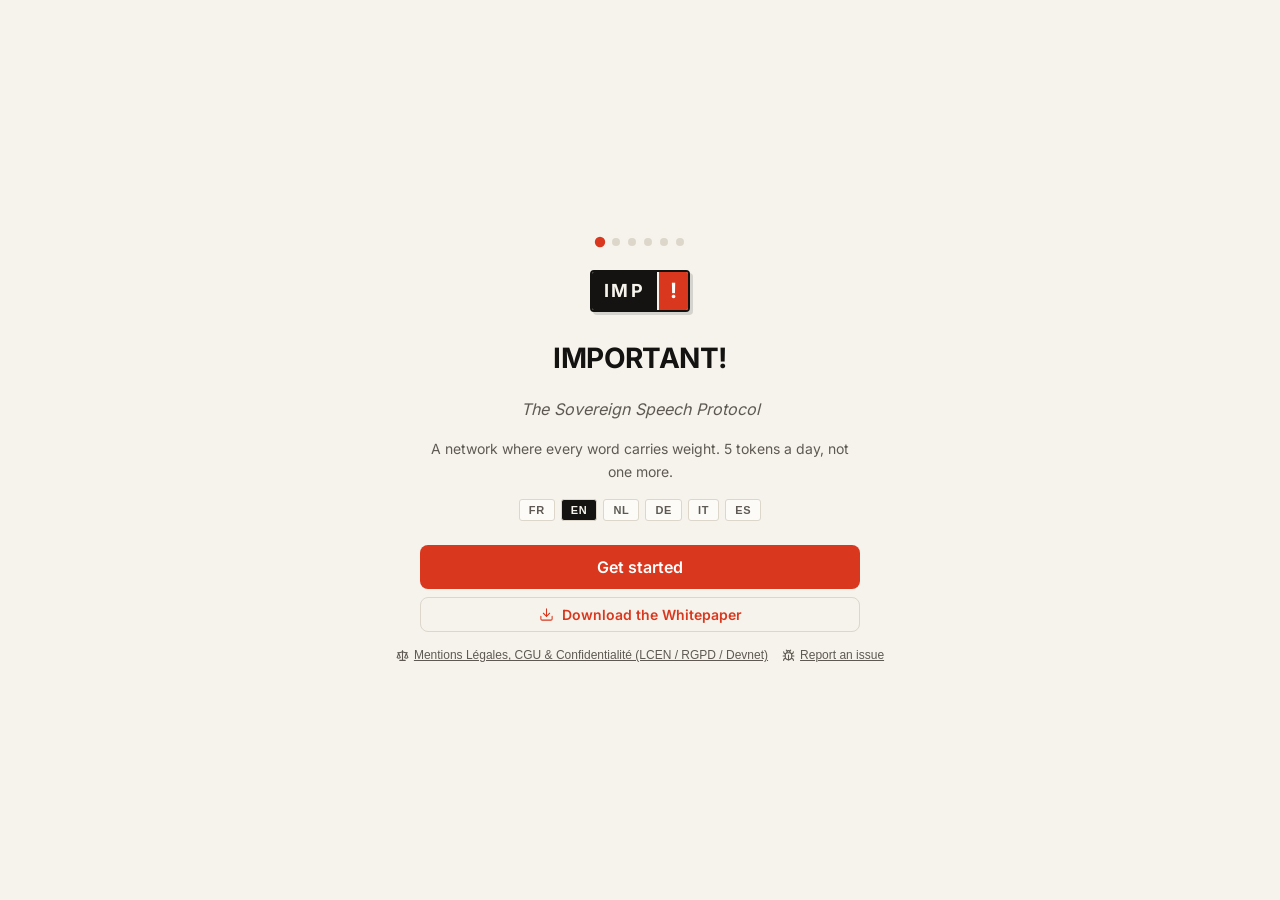
==== commit 69f4747f: "deploy: add Whitepaper download button directly on onboarding first screen" ====
--- a/index.html
+++ b/index.html
@@ -15,7 +15,7 @@
     <link rel="icon" type="image/svg+xml" href="/favicon.svg" />
     <link rel="apple-touch-icon" href="/apple-touch-icon.png" />
     <title>IMPORTANT! — Le Protocole de la Parole Souveraine</title>
-    <script type="module" crossorigin src="/assets/index-BXxES4u9.js"></script>
+    <script type="module" crossorigin src="/assets/index-2Z33OKD_.js"></script>
     <link rel="modulepreload" crossorigin href="/assets/rolldown-runtime-CMxvf4Kt.js">
     <link rel="modulepreload" crossorigin href="/assets/react-vendor-R1x5Yk6q.js">
     <link rel="modulepreload" crossorigin href="/assets/solana-anchor-DXh_OeKL.js">
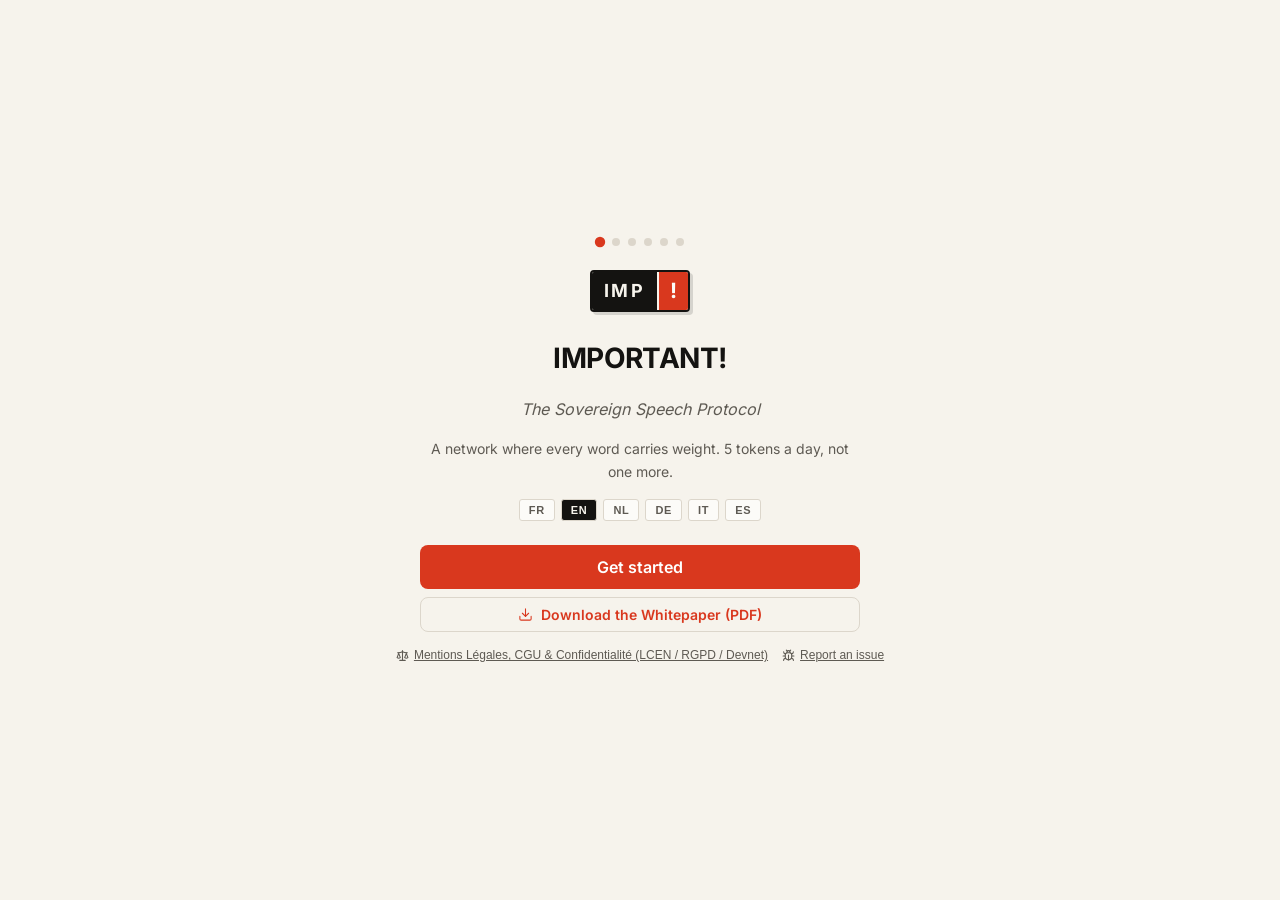
==== commit f3d69103: "deploy: serve IMPORTANT-Livre-Blanc.pdf for whitepaper downloads" ====
--- a/index.html
+++ b/index.html
@@ -15,13 +15,13 @@
     <link rel="icon" type="image/svg+xml" href="/favicon.svg" />
     <link rel="apple-touch-icon" href="/apple-touch-icon.png" />
     <title>IMPORTANT! — Le Protocole de la Parole Souveraine</title>
-    <script type="module" crossorigin src="/assets/index-2Z33OKD_.js"></script>
+    <script type="module" crossorigin src="/assets/index-BVQnp7qz.js"></script>
     <link rel="modulepreload" crossorigin href="/assets/rolldown-runtime-CMxvf4Kt.js">
     <link rel="modulepreload" crossorigin href="/assets/react-vendor-R1x5Yk6q.js">
     <link rel="modulepreload" crossorigin href="/assets/solana-anchor-DXh_OeKL.js">
     <link rel="modulepreload" crossorigin href="/assets/solana-core-Bs2K0Jx7.js">
     <link rel="modulepreload" crossorigin href="/assets/ui-vendor-1YFGAFjh.js">
-    <link rel="stylesheet" crossorigin href="/assets/index-CzpWeCrW.css">
+    <link rel="stylesheet" crossorigin href="/assets/index-ofzIOe9O.css">
   <link rel="manifest" href="/manifest.webmanifest"><script id="vite-plugin-pwa:register-sw" src="/registerSW.js"></script></head>
   <body>
     <div id="root"></div>
--- a/assets/index-ofzIOe9O.css
+++ b/assets/index-ofzIOe9O.css
@@ -0,0 +1 @@
+@import "https://fonts.googleapis.com/css2?family=DM+Sans:wght@400;500;700&display=swap";@font-face{font-family:Inter;font-style:normal;font-display:swap;font-weight:400;src:url(/assets/inter-cyrillic-ext-400-normal-BQZuk6qB.woff2)format("woff2"),url(/assets/inter-cyrillic-ext-400-normal-DQukG94-.woff)format("woff");unicode-range:U+460-52F,U+1C80-1C8A,U+20B4,U+2DE0-2DFF,U+A640-A69F,U+FE2E-FE2F}@font-face{font-family:Inter;font-style:normal;font-display:swap;font-weight:400;src:url(/assets/inter-cyrillic-400-normal-obahsSVq.woff2)format("woff2"),url(/assets/inter-cyrillic-400-normal-HOLc17fK.woff)format("woff");unicode-range:U+301,U+400-45F,U+490-491,U+4B0-4B1,U+2116}@font-face{font-family:Inter;font-style:normal;font-display:swap;font-weight:400;src:url(/assets/inter-greek-ext-400-normal-DGGRlc-M.woff2)format("woff2"),url(/assets/inter-greek-ext-400-normal-KugGGMne.woff)format("woff");unicode-range:U+1F??}@font-face{font-family:Inter;font-style:normal;font-display:swap;font-weight:400;src:url(/assets/inter-greek-400-normal-B4URO6DV.woff2)format("woff2"),url(/assets/inter-greek-400-normal-q2sYcFCs.woff)format("woff");unicode-range:U+370-377,U+37A-37F,U+384-38A,U+38C,U+38E-3A1,U+3A3-3FF}@font-face{font-family:Inter;font-style:normal;font-display:swap;font-weight:400;src:url(/assets/inter-vietnamese-400-normal-DMkecbls.woff2)format("woff2"),url(/assets/inter-vietnamese-400-normal-Bbgyi5SW.woff)format("woff");unicode-range:U+102-103,U+110-111,U+128-129,U+168-169,U+1A0-1A1,U+1AF-1B0,U+300-301,U+303-304,U+308-309,U+323,U+329,U+1EA0-1EF9,U+20AB}@font-face{font-family:Inter;font-style:normal;font-display:swap;font-weight:400;src:url(/assets/inter-latin-ext-400-normal-C1nco2VV.woff2)format("woff2"),url(/assets/inter-latin-ext-400-normal-77YHD8bZ.woff)format("woff");unicode-range:U+100-2BA,U+2BD-2C5,U+2C7-2CC,U+2CE-2D7,U+2DD-2FF,U+304,U+308,U+329,U+1D00-1DBF,U+1E00-1E9F,U+1EF2-1EFF,U+2020,U+20A0-20AB,U+20AD-20C0,U+2113,U+2C60-2C7F,U+A720-A7FF}@font-face{font-family:Inter;font-style:normal;font-display:swap;font-weight:400;src:url(/assets/inter-latin-400-normal-C38fXH4l.woff2)format("woff2"),url(/assets/inter-latin-400-normal-CyCys3Eg.woff)format("woff");unicode-range:U+??,U+131,U+152-153,U+2BB-2BC,U+2C6,U+2DA,U+2DC,U+304,U+308,U+329,U+2000-206F,U+20AC,U+2122,U+2191,U+2193,U+2212,U+2215,U+FEFF,U+FFFD}@font-face{font-family:Inter;font-style:normal;font-display:swap;font-weight:500;src:url(/assets/inter-cyrillic-ext-500-normal-B0yAr1jD.woff2)format("woff2"),url(/assets/inter-cyrillic-ext-500-normal-BmqWE9Dz.woff)format("woff");unicode-range:U+460-52F,U+1C80-1C8A,U+20B4,U+2DE0-2DFF,U+A640-A69F,U+FE2E-FE2F}@font-face{font-family:Inter;font-style:normal;font-display:swap;font-weight:500;src:url(/assets/inter-cyrillic-500-normal-BasfLYem.woff2)format("woff2"),url(/assets/inter-cyrillic-500-normal-CxZf_p3X.woff)format("woff");unicode-range:U+301,U+400-45F,U+490-491,U+4B0-4B1,U+2116}@font-face{font-family:Inter;font-style:normal;font-display:swap;font-weight:500;src:url(/assets/inter-greek-ext-500-normal-C4iEst2y.woff2)format("woff2"),url(/assets/inter-greek-ext-500-normal-2j5mBUwD.woff)format("woff");unicode-range:U+1F??}@font-face{font-family:Inter;font-style:normal;font-display:swap;font-weight:500;src:url(/assets/inter-greek-500-normal-BIZE56-Y.woff2)format("woff2"),url(/assets/inter-greek-500-normal-Xzm54t5V.woff)format("woff");unicode-range:U+370-377,U+37A-37F,U+384-38A,U+38C,U+38E-3A1,U+3A3-3FF}@font-face{font-family:Inter;font-style:normal;font-display:swap;font-weight:500;src:url(/assets/inter-vietnamese-500-normal-DOriooB6.woff2)format("woff2"),url(/assets/inter-vietnamese-500-normal-mJboJaSs.woff)format("woff");unicode-range:U+102-103,U+110-111,U+128-129,U+168-169,U+1A0-1A1,U+1AF-1B0,U+300-301,U+303-304,U+308-309,U+323,U+329,U+1EA0-1EF9,U+20AB}@font-face{font-family:Inter;font-style:normal;font-display:swap;font-weight:500;src:url(/assets/inter-latin-ext-500-normal-CV4jyFjo.woff2)format("woff2"),url(/assets/inter-latin-ext-500-normal-BxGbmqWO.woff)format("woff");unicode-range:U+100-2BA,U+2BD-2C5,U+2C7-2CC,U+2CE-2D7,U+2DD-2FF,U+304,U+308,U+329,U+1D00-1DBF,U+1E00-1E9F,U+1EF2-1EFF,U+2020,U+20A0-20AB,U+20AD-20C0,U+2113,U+2C60-2C7F,U+A720-A7FF}@font-face{font-family:Inter;font-style:normal;font-display:swap;font-weight:500;src:url(/assets/inter-latin-500-normal-Cerq10X2.woff2)format("woff2"),url(/assets/inter-latin-500-normal-BL9OpVg8.woff)format("woff");unicode-range:U+??,U+131,U+152-153,U+2BB-2BC,U+2C6,U+2DA,U+2DC,U+304,U+308,U+329,U+2000-206F,U+20AC,U+2122,U+2191,U+2193,U+2212,U+2215,U+FEFF,U+FFFD}@font-face{font-family:Inter;font-style:normal;font-display:swap;font-weight:600;src:url(/assets/inter-cyrillic-ext-600-normal-Dfes3d0z.woff2)format("woff2"),url(/assets/inter-cyrillic-ext-600-normal-Bcila6Z-.woff)format("woff");unicode-range:U+460-52F,U+1C80-1C8A,U+20B4,U+2DE0-2DFF,U+A640-A69F,U+FE2E-FE2F}@font-face{font-family:Inter;font-style:normal;font-display:swap;font-weight:600;src:url(/assets/inter-cyrillic-600-normal-CWCymEST.woff2)format("woff2"),url(/assets/inter-cyrillic-600-normal-4D_pXhcN.woff)format("woff");unicode-range:U+301,U+400-45F,U+490-491,U+4B0-4B1,U+2116}@font-face{font-family:Inter;font-style:normal;font-display:swap;font-weight:600;src:url(/assets/inter-greek-ext-600-normal-DRtmH8MT.woff2)format("woff2"),url(/assets/inter-greek-ext-600-normal-B8X0CLgF.woff)format("woff");unicode-range:U+1F??}@font-face{font-family:Inter;font-style:normal;font-display:swap;font-weight:600;src:url(/assets/inter-greek-600-normal-plRanbMR.woff2)format("woff2"),url(/assets/inter-greek-600-normal-BZpKdvQh.woff)format("woff");unicode-range:U+370-377,U+37A-37F,U+384-38A,U+38C,U+38E-3A1,U+3A3-3FF}@font-face{font-family:Inter;font-style:normal;font-display:swap;font-weight:600;src:url(/assets/inter-vietnamese-600-normal-Cc8MFFhd.woff2)format("woff2"),url(/assets/inter-vietnamese-600-normal-BuLX-rYi.woff)format("woff");unicode-range:U+102-103,U+110-111,U+128-129,U+168-169,U+1A0-1A1,U+1AF-1B0,U+300-301,U+303-304,U+308-309,U+323,U+329,U+1EA0-1EF9,U+20AB}@font-face{font-family:Inter;font-style:normal;font-display:swap;font-weight:600;src:url(/assets/inter-latin-ext-600-normal-D2bJ5OIk.woff2)format("woff2"),url(/assets/inter-latin-ext-600-normal-CIVaiw4L.woff)format("woff");unicode-range:U+100-2BA,U+2BD-2C5,U+2C7-2CC,U+2CE-2D7,U+2DD-2FF,U+304,U+308,U+329,U+1D00-1DBF,U+1E00-1E9F,U+1EF2-1EFF,U+2020,U+20A0-20AB,U+20AD-20C0,U+2113,U+2C60-2C7F,U+A720-A7FF}@font-face{font-family:Inter;font-style:normal;font-display:swap;font-weight:600;src:url(/assets/inter-latin-600-normal-LgqL8muc.woff2)format("woff2"),url(/assets/inter-latin-600-normal-CiBQ2DWP.woff)format("woff");unicode-range:U+??,U+131,U+152-153,U+2BB-2BC,U+2C6,U+2DA,U+2DC,U+304,U+308,U+329,U+2000-206F,U+20AC,U+2122,U+2191,U+2193,U+2212,U+2215,U+FEFF,U+FFFD}@font-face{font-family:Inter;font-style:normal;font-display:swap;font-weight:700;src:url(/assets/inter-cyrillic-ext-700-normal-BjwYoWNd.woff2)format("woff2"),url(/assets/inter-cyrillic-ext-700-normal-LO58E6JB.woff)format("woff");unicode-range:U+460-52F,U+1C80-1C8A,U+20B4,U+2DE0-2DFF,U+A640-A69F,U+FE2E-FE2F}@font-face{font-family:Inter;font-style:normal;font-display:swap;font-weight:700;src:url(/assets/inter-cyrillic-700-normal-CjBOestx.woff2)format("woff2"),url(/assets/inter-cyrillic-700-normal-DrXBdSj3.woff)format("woff");unicode-range:U+301,U+400-45F,U+490-491,U+4B0-4B1,U+2116}@font-face{font-family:Inter;font-style:normal;font-display:swap;font-weight:700;src:url(/assets/inter-greek-ext-700-normal-qfdV9bQt.woff2)format("woff2"),url(/assets/inter-greek-ext-700-normal-BoQ6DsYi.woff)format("woff");unicode-range:U+1F??}@font-face{font-family:Inter;font-style:normal;font-display:swap;font-weight:700;src:url(/assets/inter-greek-700-normal-C3JjAnD8.woff2)format("woff2"),url(/assets/inter-greek-700-normal-BUv2fZ6O.woff)format("woff");unicode-range:U+370-377,U+37A-37F,U+384-38A,U+38C,U+38E-3A1,U+3A3-3FF}@font-face{font-family:Inter;font-style:normal;font-display:swap;font-weight:700;src:url(/assets/inter-vietnamese-700-normal-DlLaEgI2.woff2)format("woff2"),url(/assets/inter-vietnamese-700-normal-BZaoP0fm.woff)format("woff");unicode-range:U+102-103,U+110-111,U+128-129,U+168-169,U+1A0-1A1,U+1AF-1B0,U+300-301,U+303-304,U+308-309,U+323,U+329,U+1EA0-1EF9,U+20AB}@font-face{font-family:Inter;font-style:normal;font-display:swap;font-weight:700;src:url(/assets/inter-latin-ext-700-normal-Ca8adRJv.woff2)format("woff2"),url(/assets/inter-latin-ext-700-normal-TidjK2hL.woff)format("woff");unicode-range:U+100-2BA,U+2BD-2C5,U+2C7-2CC,U+2CE-2D7,U+2DD-2FF,U+304,U+308,U+329,U+1D00-1DBF,U+1E00-1E9F,U+1EF2-1EFF,U+2020,U+20A0-20AB,U+20AD-20C0,U+2113,U+2C60-2C7F,U+A720-A7FF}@font-face{font-family:Inter;font-style:normal;font-display:swap;font-weight:700;src:url(/assets/inter-latin-700-normal-Yt3aPRUw.woff2)format("woff2"),url(/assets/inter-latin-700-normal-BLAVimhd.woff)format("woff");unicode-range:U+??,U+131,U+152-153,U+2BB-2BC,U+2C6,U+2DA,U+2DC,U+304,U+308,U+329,U+2000-206F,U+20AC,U+2122,U+2191,U+2193,U+2212,U+2215,U+FEFF,U+FFFD}._badge_2jyg5_1{align-items:center;gap:var(--space-1);background:var(--accent-soft);color:var(--accent);padding:var(--space-1) var(--space-3);border-radius:var(--radius-lg);font-size:var(--fs-sm);font-weight:var(--fw-semibold);display:inline-flex}._value_2jyg5_13{font-variant-numeric:tabular-nums}._icon_2jyg5_14{font-size:14px}._toast_l80t3_1{bottom:calc(var(--bottom-nav-height) + var(--space-4));left:var(--space-4);right:var(--space-4);max-width:420px;padding:var(--space-3) var(--space-4);border-radius:var(--radius-md);font-size:var(--fs-sm);font-weight:var(--fw-medium);text-align:center;z-index:200;box-shadow:var(--shadow-lg);white-space:normal;word-break:break-word;margin:0 auto;line-height:1.4;position:fixed}._info_l80t3_20{background:var(--text-primary);color:var(--bg)}._success_l80t3_21{background:var(--success);color:#fcfbf8}._warning_l80t3_22{background:var(--warning);color:#fcfbf8}._error_l80t3_23{background:var(--danger);color:#fcfbf8}._backdrop_v3lew_1{-webkit-backdrop-filter:blur(4px);backdrop-filter:blur(4px);z-index:100;background:#00000073;position:fixed;inset:0}._wrapper_v3lew_9{z-index:101;pointer-events:none;justify-content:center;align-items:flex-end;display:flex;position:fixed;inset:0}._modal_v3lew_19{pointer-events:auto;background:var(--surface);border-top:1px solid var(--border);border-radius:var(--radius-md) var(--radius-md) 0 0;width:100%;max-height:88dvh;padding:var(--space-5);box-shadow:var(--shadow-lg);flex-direction:column;display:flex;overflow:hidden}@media (width>=640px){._wrapper_v3lew_9{padding:var(--space-4);align-items:center}._modal_v3lew_19{border:1px solid var(--border);border-radius:var(--radius-md);max-width:520px;max-height:calc(100dvh - 32px);padding:var(--space-6)}}._header_v3lew_48{justify-content:space-between;align-items:flex-start;gap:var(--space-3);margin-bottom:var(--space-4);flex-shrink:0;display:flex}._title_v3lew_57{font-size:var(--fs-lg);font-weight:var(--fw-semibold);line-height:1.3}._close_v3lew_63{color:var(--text-secondary);cursor:pointer;padding:var(--space-1);border-radius:var(--radius-sm);background:0 0;border:none;flex-shrink:0;display:flex}._close_v3lew_63:hover{background:var(--surface-elevated);color:var(--text-primary)}._content_v3lew_79{min-height:0;color:var(--text-primary);flex:auto;padding-right:2px;overflow-y:auto}._container_txixm_1{gap:var(--space-3);flex-direction:column;display:flex}._lead_txixm_7{font-size:var(--fs-xs);color:var(--text-secondary);margin:0;line-height:1.55}._field_txixm_14{flex-direction:column;gap:6px;display:flex}._label_txixm_20{font-size:.6875rem;font-weight:var(--fw-bold);letter-spacing:.06em;text-transform:uppercase;color:var(--text-secondary)}._categoryGrid_txixm_28{grid-template-columns:repeat(2,minmax(0,1fr));gap:6px;display:grid}._categoryBtn_txixm_34{appearance:none;background:var(--surface-elevated);color:var(--text-secondary);border:1px solid var(--border);border-radius:var(--radius-sm);font-family:var(--font-sans);font-size:var(--fs-xs);font-weight:var(--fw-medium);text-align:left;cursor:pointer;transition:border-color var(--duration-fast) ease, color var(--duration-fast) ease, background-color var(--duration-fast) ease;padding:7px 10px}._categoryBtn_txixm_34:hover{border-color:var(--text-primary);color:var(--text-primary)}._categoryBtnActive_txixm_54{background:var(--text-primary);color:var(--bg);border-color:var(--text-primary);font-weight:var(--fw-semibold)}._categoryBtnActive_txixm_54:hover{color:var(--bg)}._input_txixm_65,._textarea_txixm_66{background:var(--surface);width:100%;color:var(--text-primary);border:1px solid var(--border);border-radius:var(--radius-sm);font-family:var(--font-sans);font-size:var(--fs-sm);transition:border-color var(--duration-fast) ease;padding:9px 11px;line-height:1.5}._input_txixm_65:focus,._textarea_txixm_66:focus{border-color:var(--text-primary);outline:none}._textarea_txixm_66{resize:vertical;min-height:92px}._diagBox_txixm_90{background:var(--surface-elevated);border:1px solid var(--border);border-radius:var(--radius-sm);padding:var(--space-3);flex-direction:column;gap:6px;display:flex}._checkboxRow_txixm_100{font-size:var(--fs-xs);color:var(--text-primary);cursor:pointer;align-items:flex-start;gap:8px;line-height:1.45;display:flex}._checkbox_txixm_100{accent-color:var(--accent);cursor:pointer;margin-top:2px}._diagPreview_txixm_116{color:var(--text-secondary);border-top:1px solid var(--border);word-break:break-word;padding-top:4px;font-family:ui-monospace,JetBrains Mono,SFMono-Regular,Menlo,Consolas,monospace;font-size:11px;line-height:1.45}._actions_txixm_126{flex-wrap:wrap;gap:8px;padding-top:2px;display:flex}._primaryLinkBtn_txixm_133{border-radius:var(--radius-sm);border:1px solid var(--accent);background:var(--accent);color:#fcfbf8;font-family:var(--font-sans);font-size:var(--fs-xs);font-weight:var(--fw-semibold);cursor:pointer;transition:background-color var(--duration-fast) ease;flex:210px;justify-content:center;align-items:center;gap:7px;padding:10px 14px;text-decoration:none;display:inline-flex}._primaryLinkBtn_txixm_133:hover{background:var(--accent-hover)}._secondaryBtn_txixm_156{border-radius:var(--radius-sm);border:1px solid var(--border);background:var(--surface-elevated);color:var(--text-primary);font-family:var(--font-sans);font-size:var(--fs-xs);font-weight:var(--fw-medium);cursor:pointer;transition:border-color var(--duration-fast) ease;justify-content:center;align-items:center;gap:6px;padding:10px 12px;display:inline-flex}._secondaryBtn_txixm_156:hover{border-color:var(--text-primary)}._footerRow_txixm_177{padding-top:var(--space-2);border-top:1px solid var(--border);justify-content:space-between;align-items:center;display:flex}._issuesLink_txixm_185{font-size:var(--fs-xs);color:var(--text-secondary);text-underline-offset:3px;align-items:center;gap:5px;text-decoration:underline;display:inline-flex}._issuesLink_txixm_185:hover{color:var(--text-primary)}._button_yk5xe_1{justify-content:center;align-items:center;gap:var(--space-2);border-radius:var(--radius-lg);font-family:var(--font-sans);font-weight:var(--fw-semibold);cursor:pointer;transition:background-color var(--duration-fast) var(--ease-out), opacity var(--duration-fast) var(--ease-out);border:none;width:100%;display:inline-flex}._button_yk5xe_1:disabled{opacity:.5;cursor:not-allowed}._primary_yk5xe_21{background:var(--accent);color:#fff}._primary_yk5xe_21:hover:not(:disabled){background:var(--accent-hover)}._success_yk5xe_24{background:var(--success);color:#fff}._success_yk5xe_24:hover:not(:disabled){filter:brightness(1.1)}._danger_yk5xe_27{background:var(--danger-soft);color:var(--danger)}._danger_yk5xe_27:hover:not(:disabled){background:var(--danger);color:#fff}._ghost_yk5xe_30{color:var(--text-primary);background:0 0}._ghost_yk5xe_30:hover:not(:disabled){background:var(--surface-elevated)}._outline_yk5xe_33{color:var(--accent);border:1.5px solid var(--border);background:0 0}._outline_yk5xe_33:hover:not(:disabled){border-color:var(--accent);background:var(--accent-soft)}._sm_yk5xe_36{padding:var(--space-2) var(--space-4);font-size:var(--fs-sm)}._md_yk5xe_37{padding:var(--space-3) var(--space-6);font-size:var(--fs-base)}._lg_yk5xe_38{padding:var(--space-4) var(--space-8);font-size:var(--fs-base)}._btn_1e627_1{align-items:center;gap:var(--space-2);padding:var(--space-1) var(--space-3);background:var(--accent-soft);color:var(--accent);border:1px solid var(--border);border-radius:var(--radius-lg);font-family:var(--font-sans);font-size:var(--fs-xs);font-weight:var(--fw-semibold);cursor:pointer;transition:all var(--duration-fast) var(--ease-out);display:inline-flex}._btn_1e627_1:hover{background:var(--accent);color:#fff}._address_1e627_22{font-variant-numeric:tabular-nums;letter-spacing:-.02em}._embedded_1e627_27{background:var(--surface-elevated);border-color:var(--border);color:var(--text-secondary)}._embedded_1e627_27:hover{background:var(--surface-hover);color:var(--text-primary)}._navbar_1fb57_1{height:var(--navbar-height);background:var(--surface);border-bottom:1px solid var(--border);z-index:50;position:fixed;top:0;left:0;right:0}[data-theme=dark] ._navbar_1fb57_1{background:var(--surface)}._inner_1fb57_16{max-width:var(--max-width);height:100%;padding:0 var(--space-4);justify-content:space-between;align-items:center;margin:0 auto;display:flex}._logo_1fb57_26{cursor:pointer;-webkit-user-select:none;user-select:none;align-items:center;gap:8px;display:flex}._swissStamp_1fb57_35{border:1.5px solid var(--text-primary);border-radius:3px;align-items:stretch;height:26px;display:inline-flex;overflow:hidden;box-shadow:2px 2px #1413111f}[data-theme=dark] ._swissStamp_1fb57_35{box-shadow:2px 2px #00000080}._stampLeft_1fb57_49{background:var(--text-primary);color:var(--bg);font-family:var(--font-sans);letter-spacing:.1em;justify-content:center;align-items:center;padding:0 6px;font-size:11px;font-weight:800;display:inline-flex}._stampRight_1fb57_62{background:var(--accent);color:#fcfbf8;font-family:var(--font-sans);border-left:1.5px solid var(--bg);justify-content:center;align-items:center;padding:0 6px;font-size:13px;font-weight:900;display:inline-flex}._logoText_1fb57_75{letter-spacing:-.03em;color:var(--text-primary);font-size:.92rem;font-weight:800}@media (width<=460px){._logoText_1fb57_75{display:none}}._netDot_1fb57_88{border-radius:50%;width:7px;height:7px;margin-left:2px;display:inline-block}._netOnline_1fb57_96{background:var(--success,#2a6f48)}._netOffline_1fb57_100{background:var(--text-secondary,#9ca3af);opacity:.5}._actions_1fb57_105{align-items:center;gap:6px;display:flex}._langSelect_1fb57_111{appearance:none;background:var(--surface-elevated);color:var(--text-primary);border:1px solid var(--border);border-radius:var(--radius-sm);font-family:var(--font-sans);letter-spacing:.05em;cursor:pointer;text-align:center;padding:4px 7px;font-size:11px;font-weight:700}._langSelect_1fb57_111:hover{border-color:var(--text-primary)}._airdropBtn_1fb57_130{border-radius:var(--radius-sm);border:1px solid var(--accent);background:var(--accent);color:#fcfbf8;font-family:var(--font-sans);font-size:var(--fs-xs);font-weight:var(--fw-semibold);cursor:pointer;align-items:center;gap:4px;padding:4px 9px;transition:opacity .15s;display:inline-flex}._airdropBtn_1fb57_130:hover:not(:disabled){opacity:.9}._airdropBtn_1fb57_130:disabled{opacity:.6;cursor:not-allowed}._solBtn_1fb57_155{border-radius:var(--radius-sm);border:1px solid var(--border);background:var(--surface-elevated);color:var(--text-secondary);font-family:var(--font-sans);font-size:11px;font-weight:var(--fw-semibold);cursor:pointer;align-items:center;gap:4px;padding:4px 8px;display:inline-flex}._solBtn_1fb57_155:hover:not(:disabled){color:var(--text-primary);border-color:var(--text-secondary)}._solBtn_1fb57_155:disabled{opacity:.6;cursor:not-allowed}._spinner_1fb57_180{animation:1s linear infinite _spin_1fb57_180}@keyframes _spin_1fb57_180{0%{transform:rotate(0)}to{transform:rotate(360deg)}}._iconBtn_1fb57_189{color:var(--text-secondary);cursor:pointer;border-radius:var(--radius-sm);background:0 0;border:1px solid #0000;justify-content:center;align-items:center;padding:6px;display:inline-flex;position:relative}._iconBtn_1fb57_189:hover{background:var(--surface-elevated);border-color:var(--border);color:var(--text-primary)}._bugBtn_1fb57_208{border-radius:var(--radius-sm);border:1px solid var(--border);background:var(--surface-elevated);color:var(--text-secondary);font-family:var(--font-sans);font-size:11px;font-weight:var(--fw-semibold);cursor:pointer;align-items:center;gap:4px;padding:5px 8px;transition:border-color .15s,color .15s;display:inline-flex}._bugBtn_1fb57_208:hover{border-color:var(--text-primary);color:var(--text-primary)}@media (width<=580px){._bugBtn_1fb57_208{background:0 0;border-color:#0000;padding:6px}._bugBtn_1fb57_208:hover{background:var(--surface-elevated);border-color:var(--border)}._bugBtnLabel_1fb57_241{display:none}}._notifBadge_1fb57_246{background:var(--accent);color:#fcfbf8;border-radius:99px;justify-content:center;align-items:center;min-width:15px;height:15px;padding:0 3px;font-size:9px;font-weight:800;line-height:1;display:inline-flex;position:absolute;top:1px;right:1px}._installBtn_1fb57_264{border-radius:var(--radius-sm);border:1px solid var(--border);background:var(--surface-elevated);color:var(--text-primary);font-family:var(--font-sans);cursor:pointer;align-items:center;gap:4px;padding:4px 7px;font-size:11px;font-weight:700;display:inline-flex}._installBtn_1fb57_264:hover{border-color:var(--text-primary)}._notifList_1fb57_283{gap:var(--space-2);flex-direction:column;max-height:320px;display:flex;overflow-y:auto}._notifItem_1fb57_291{padding:var(--space-3);border-radius:var(--radius-sm);border:1px solid var(--border);background:var(--surface-elevated);text-align:left;cursor:pointer;flex-direction:column;gap:3px;display:flex}._notifItemUnread_1fb57_303{border-left:3px solid var(--accent);background:var(--surface)}._notifItemTitle_1fb57_308{font-size:var(--fs-sm);font-weight:var(--fw-semibold);color:var(--text-primary)}._notifItemBody_1fb57_314{font-size:var(--fs-xs);color:var(--text-secondary);line-height:1.4}._notifItemTime_1fb57_320{color:var(--text-secondary);font-size:10px}._nav_rwc1l_1{height:var(--bottom-nav-height);background:var(--surface);border-top:1px solid var(--border);z-index:50;padding-bottom:env(safe-area-inset-bottom);position:fixed;bottom:0;left:0;right:0}._inner_rwc1l_13{max-width:var(--max-width);grid-template-columns:repeat(4,1fr);place-items:center;height:100%;margin:0 auto;display:grid}._tab_rwc1l_23{color:var(--text-secondary);cursor:pointer;padding:var(--space-2);min-width:48px;transition:color var(--duration-fast) var(--ease-out);background:0 0;border:none;flex-direction:column;justify-content:center;align-items:center;gap:2px;display:flex;position:relative}._tab_rwc1l_23:hover{color:var(--text-primary)}._active_rwc1l_40{color:var(--accent)}._actionTab_rwc1l_42{background:var(--accent);color:#fcfbf8;border-radius:var(--radius-full);width:46px;min-width:46px;height:46px;box-shadow:var(--shadow-md);justify-content:center;align-items:center;margin:0 auto;padding:0;line-height:0;display:inline-flex}._actionTab_rwc1l_42 svg{margin:0;display:block}._actionTab_rwc1l_42:hover{background:var(--accent-hover);color:#fcfbf8}._label_rwc1l_65{font-size:11px;font-weight:var(--fw-medium)}._indicator_rwc1l_70{background:var(--accent);border-radius:1px;width:20px;height:2px;position:absolute;top:-1px;left:50%;transform:translate(-50%)}._avatar_la1vw_1{border-radius:var(--radius-full);color:#fff;font-weight:var(--fw-semibold);flex-shrink:0;justify-content:center;align-items:center;display:flex;position:relative;overflow:hidden}._avatarImg_la1vw_13{object-fit:cover;width:100%;height:100%;display:block}._sm_la1vw_20{width:32px;height:32px;font-size:var(--fs-xs)}._md_la1vw_21{width:40px;height:40px;font-size:var(--fs-sm)}._lg_la1vw_22{width:68px;height:68px;font-size:var(--fs-base)}._container_965p1_1{min-height:100dvh;padding:var(--space-6) var(--space-4);flex-direction:column;justify-content:center;align-items:center;display:flex}._dots_965p1_10{gap:var(--space-2);margin-bottom:var(--space-6);display:flex}._dot_965p1_10{background:var(--border);border-radius:50%;width:8px;height:8px;transition:all .3s}._dotActive_965p1_24{background:var(--accent);transform:scale(1.3)}._dotDone_965p1_25{background:var(--success)}._stepContent_965p1_27{text-align:center;align-items:center;gap:var(--space-4);flex-direction:column;width:100%;max-width:440px;display:flex}._iconWrap_965p1_37{color:var(--accent);margin-bottom:var(--space-1)}._title_965p1_42{font-size:var(--fs-xl);font-weight:var(--fw-bold);letter-spacing:-.02em;color:var(--text-primary)}._subtitle_965p1_49{font-size:var(--fs-base);color:var(--text-secondary);font-style:italic}._desc_965p1_55{font-size:var(--fs-sm);color:var(--text-secondary);line-height:1.6}._progressTrack_965p1_61{background:var(--surface-elevated);border-radius:3px;width:100%;height:6px;overflow:hidden}._progressBar_965p1_69{background:linear-gradient(90deg, var(--accent), var(--accent-secondary));border-radius:3px;height:100%}._progressLabel_965p1_75{font-variant-numeric:tabular-nums;font-weight:var(--fw-semibold);color:var(--accent);font-size:var(--fs-sm)}._cards_965p1_82{gap:var(--space-2);flex-direction:column;width:100%;display:flex}._miniCard_965p1_89{align-items:center;gap:var(--space-1);background:var(--surface);border:1px solid var(--border);border-radius:var(--radius-sm);padding:var(--space-3) var(--space-4);text-align:center;flex-direction:column;display:flex}._miniCardIcon_965p1_101{font-size:22px}._miniCardTitle_965p1_102{font-weight:var(--fw-semibold);font-size:var(--fs-sm);color:var(--text-primary)}._miniCardDesc_965p1_103{font-size:var(--fs-xs);color:var(--text-secondary);line-height:1.45}._input_965p1_105{width:100%;padding:var(--space-3) var(--space-4);background:var(--surface);border:1.5px solid var(--border);border-radius:var(--radius-sm);font-family:var(--font-sans);font-size:var(--fs-base);color:var(--text-primary);transition:border-color var(--duration-fast) var(--ease-out);text-align:center;outline:none}._input_965p1_105:focus{border-color:var(--accent)}._input_965p1_105::placeholder{color:var(--text-secondary)}._navRow_965p1_122{justify-content:space-between;align-items:center;gap:var(--space-3);width:100%;margin-top:var(--space-1);display:flex}._navRow_965p1_122>button:first-child{width:auto;padding-left:var(--space-4);padding-right:var(--space-4);flex:none}._navRow_965p1_122>button:last-child{flex:auto}._seedBox_965p1_142{background:var(--surface);border:1.5px solid var(--accent);border-radius:var(--radius-sm);width:100%;padding:var(--space-3);gap:var(--space-2);text-align:left;flex-direction:column;display:flex}._seedWarningHeader_965p1_154{align-items:center;gap:var(--space-2);color:var(--accent);font-weight:var(--fw-bold);font-size:var(--fs-sm);display:flex}._seedWarningText_965p1_163{font-size:var(--fs-xs);color:var(--text-primary);margin:0;line-height:1.45}._seedGrid_965p1_170{margin:var(--space-1) 0;grid-template-columns:repeat(3,1fr);gap:6px;display:grid}._seedWord_965p1_177{background:var(--surface-elevated);border:1px solid var(--border);border-radius:var(--radius-sm);font-family:var(--font-mono);align-items:center;gap:4px;padding:5px 7px;font-size:11px;display:flex}._seedIndex_965p1_189{color:var(--text-secondary);-webkit-user-select:none;user-select:none;font-weight:600}._seedValue_965p1_195{color:var(--text-primary);font-weight:700}._seedActions_965p1_200{gap:var(--space-2);flex-wrap:wrap;display:flex}._seedActions_965p1_200>button{flex:auto}._card_1o0wg_1{background:var(--surface);border:1px solid var(--border);border-radius:var(--radius-sm);padding:var(--space-5);margin-bottom:var(--space-3)}._header_1o0wg_9{align-items:center;gap:var(--space-2);margin-bottom:var(--space-3);display:flex}._meta_1o0wg_16{align-items:center;gap:var(--space-1);flex:1;display:flex}._username_1o0wg_23{font-weight:var(--fw-semibold);font-size:var(--fs-sm);color:var(--text-primary)}._dot_1o0wg_29{color:var(--text-secondary)}._time_1o0wg_31{font-size:var(--fs-xs);color:var(--text-secondary)}._networkBadge_1o0wg_36{font-size:var(--fs-xs);font-weight:var(--fw-medium);color:var(--accent);background:var(--accent-soft);padding:1px var(--space-2);border-radius:var(--radius-lg);margin-left:var(--space-1)}._demoCard_1o0wg_46{border-style:dashed}._demoBadge_1o0wg_50{font-size:11px;font-weight:var(--fw-medium);color:var(--text-secondary);background:var(--surface-elevated);border:1px solid var(--border);padding:1px var(--space-2);border-radius:var(--radius-lg);margin-left:var(--space-1)}._hideDemoBtn_1o0wg_61{font-size:var(--fs-xs);margin-left:auto}._dmShortcutBtn_1o0wg_66{color:var(--accent);font-size:var(--fs-xs);font-weight:var(--fw-medium);cursor:pointer;background:0 0;border:none;align-self:flex-start;align-items:center;gap:6px;padding:2px 0;display:inline-flex}._dmShortcutBtn_1o0wg_66:hover{text-decoration:underline}._cost_1o0wg_84{font-size:var(--fs-xs);color:var(--text-secondary);font-variant-numeric:tabular-nums;background:var(--surface-elevated);padding:2px var(--space-2);border-radius:var(--radius-lg)}._content_1o0wg_93{font-size:var(--fs-base);color:var(--text-primary);margin-bottom:var(--space-4);white-space:pre-wrap;line-height:1.65}._mediaFrame_1o0wg_101{margin-bottom:var(--space-4);border:1px solid var(--border);border-radius:var(--radius-sm);background:#141311;overflow:hidden}._mediaImage_1o0wg_109,._mediaVideo_1o0wg_110{object-fit:cover;width:100%;max-height:360px;display:block}._actions_1o0wg_117{gap:var(--space-4);display:flex}._actionBtn_1o0wg_122{align-items:center;gap:var(--space-1);color:var(--text-secondary);font-size:var(--fs-sm);cursor:pointer;padding:var(--space-1) var(--space-2);border-radius:var(--radius-sm);transition:all var(--duration-fast) var(--ease-out);background:0 0;border:none;display:flex}._actionBtn_1o0wg_122:hover{background:var(--surface-elevated);color:var(--text-primary)}._actionBtnActive_1o0wg_138{color:var(--accent);background:var(--accent-soft)}._recycleBtn_1o0wg_143:hover{color:var(--success);background:var(--success-soft)}._moderateToggleBtn_1o0wg_145{font-size:var(--fs-xs);margin-left:auto}._moderationPanel_1o0wg_150{margin-top:var(--space-3);padding:var(--space-3);background:var(--surface-elevated);border:1px solid var(--border);border-radius:var(--radius-sm);gap:var(--space-2);flex-wrap:wrap;display:flex}._moderationBtn_1o0wg_161{border-radius:var(--radius-sm);border:1px solid var(--border);background:var(--surface);color:var(--text-primary);font-size:var(--fs-xs);font-weight:var(--fw-medium);cursor:pointer;transition:all var(--duration-fast) var(--ease-out);align-items:center;gap:6px;padding:6px 10px;display:inline-flex}._moderationBtn_1o0wg_161:hover{border-color:var(--text-secondary)}._moderationDangerBtn_1o0wg_180{color:var(--danger);border-color:#dc4f4f59}._moderationDangerBtn_1o0wg_180:hover{background:var(--danger-soft);border-color:var(--danger)}._moderationReportBtn_1o0wg_190{color:var(--warning);border-color:#e88d6766}._moderationReportBtn_1o0wg_190:hover{background:var(--warning-soft);border-color:var(--warning)}._replySection_1o0wg_200{margin-top:var(--space-3);padding-top:var(--space-3);border-top:1px solid var(--border);gap:var(--space-3);flex-direction:column;display:flex}._replyList_1o0wg_209{gap:var(--space-2);flex-direction:column;display:flex}._replyItem_1o0wg_215{align-items:flex-start;gap:var(--space-2);background:var(--surface-elevated);padding:var(--space-2) var(--space-3);border-radius:var(--radius-sm);display:flex}._replyBody_1o0wg_224{flex:1;min-width:0}._replyMeta_1o0wg_229{align-items:center;gap:var(--space-2);margin-bottom:2px;display:flex}._replyAuthor_1o0wg_236{font-size:var(--fs-xs);font-weight:var(--fw-semibold);color:var(--text-primary)}._replyTime_1o0wg_242{color:var(--text-secondary);font-size:11px}._replyText_1o0wg_247{font-size:var(--fs-sm);color:var(--text-primary);word-break:break-word;line-height:1.45}._replyForm_1o0wg_254{align-items:center;gap:var(--space-2);display:flex}._replyInput_1o0wg_260{padding:var(--space-2) var(--space-3);background:var(--surface-elevated);border:1px solid var(--border);border-radius:var(--radius-sm);font-family:var(--font-sans);font-size:var(--fs-sm);color:var(--text-primary);outline:none;flex:1}._replyInput_1o0wg_260:focus{border-color:var(--accent)}._replySendBtn_1o0wg_276{border-radius:var(--radius-sm);background:var(--accent);color:#fff;cursor:pointer;border:none;justify-content:center;align-items:center;width:34px;height:34px;display:inline-flex}._replySendBtn_1o0wg_276:disabled{opacity:.4;cursor:not-allowed}._container_zfdjx_1{background:var(--surface);border:1px solid var(--border);border-radius:var(--radius-sm);padding:var(--space-4);margin-bottom:var(--space-4)}._label_zfdjx_9{font-size:var(--fs-xs);font-weight:var(--fw-medium);color:var(--text-secondary);text-transform:uppercase;letter-spacing:.05em;margin-bottom:var(--space-3);display:block}._sliderWrap_zfdjx_19{position:relative}._slider_zfdjx_19{appearance:none;background:var(--border);border-radius:2px;outline:none;width:100%;height:4px}._slider_zfdjx_19::-webkit-slider-thumb{appearance:none;background:var(--accent);cursor:pointer;border-radius:50%;width:20px;height:20px;box-shadow:0 2px 6px #6366f14d}._slider_zfdjx_19::-moz-range-thumb{background:var(--accent);cursor:pointer;border:none;border-radius:50%;width:20px;height:20px}._ticks_zfdjx_49{margin-top:var(--space-2);justify-content:space-between;display:flex}._tick_zfdjx_49{color:var(--text-secondary);transition:color var(--duration-fast) var(--ease-out);font-size:11px}._tickActive_zfdjx_61{color:var(--accent);font-weight:var(--fw-medium)}._container_13gix_1{gap:var(--space-3);flex-direction:column;display:flex}._statusBar_13gix_7{justify-content:space-between;align-items:center;gap:var(--space-2);padding:var(--space-2) var(--space-3);background:var(--surface-elevated);border:1px solid var(--border);border-radius:var(--radius-sm);font-size:var(--fs-xs);flex-wrap:wrap;display:flex}._e2eeBadge_13gix_20{color:var(--success);font-weight:var(--fw-semibold);align-items:center;gap:6px;display:inline-flex}._peerStatus_13gix_28{color:var(--text-secondary);align-items:center;gap:6px;display:inline-flex}._dotOnline_13gix_35{background:var(--success);border-radius:50%;width:8px;height:8px}._dotOffline_13gix_42{background:var(--text-tertiary,#888);border-radius:50%;width:8px;height:8px}._messageList_13gix_49{gap:var(--space-2);min-height:200px;max-height:320px;padding:var(--space-2) var(--space-1);flex-direction:column;display:flex;overflow-y:auto}._emptyState_13gix_59{text-align:center;color:var(--text-secondary);font-size:var(--fs-xs);padding:var(--space-4);margin:auto;line-height:1.5}._bubbleRow_13gix_68{flex-direction:column;max-width:82%;display:flex}._ownRow_13gix_74{align-self:flex-end;align-items:flex-end}._friendRow_13gix_79{align-self:flex-start;align-items:flex-start}._bubble_13gix_68{padding:var(--space-2) var(--space-3);border-radius:var(--radius-md);font-size:var(--fs-sm);word-break:break-word;line-height:1.45}._ownBubble_13gix_92{background:var(--accent);color:#fff;border-bottom-right-radius:4px}._friendBubble_13gix_98{background:var(--surface-elevated);color:var(--text-primary);border:1px solid var(--border);border-bottom-left-radius:4px}._meta_13gix_105{color:var(--text-secondary);align-items:center;gap:6px;margin-top:2px;font-size:11px;display:flex}._composer_13gix_114{gap:var(--space-2);padding-top:var(--space-2);border-top:1px solid var(--border);display:flex}._input_13gix_121{padding:var(--space-2) var(--space-3);background:var(--surface-elevated);border:1px solid var(--border);border-radius:var(--radius-sm);font-family:var(--font-sans);font-size:var(--fs-sm);color:var(--text-primary);outline:none;flex:1}._input_13gix_121:focus{border-color:var(--accent)}._testBar_13gix_137{padding-top:var(--space-1);color:var(--text-secondary);justify-content:space-between;align-items:center;font-size:11px;display:flex}._simButton_13gix_146{border:1px dashed var(--border);color:var(--text-secondary);border-radius:var(--radius-sm);cursor:pointer;background:0 0;align-items:center;gap:4px;padding:4px 8px;font-size:11px;display:inline-flex}._simButton_13gix_146:hover{border-color:var(--accent);color:var(--text-primary)}._postList_169ie_1{flex-direction:column;display:flex}._networkFilterBar_169ie_6{align-items:center;gap:var(--space-2);margin-bottom:var(--space-4);flex-wrap:wrap;display:flex}._networkPill_169ie_14{background:var(--surface);border:1px solid var(--border);border-radius:var(--radius-lg);padding:5px var(--space-3);font-family:var(--font-sans);font-size:var(--fs-xs);font-weight:var(--fw-medium);color:var(--text-secondary);cursor:pointer;transition:all var(--duration-fast) var(--ease-out)}._networkPill_169ie_14:hover{border-color:var(--accent);color:var(--text-primary)}._networkPillActive_169ie_32{background:var(--accent-soft);border-color:var(--accent);color:var(--accent)}._networkAddBtn_169ie_38{border:1px dashed var(--border);border-radius:var(--radius-lg);padding:5px var(--space-3);font-family:var(--font-sans);font-size:var(--fs-xs);color:var(--text-secondary);cursor:pointer;transition:all var(--duration-fast) var(--ease-out);background:0 0;align-items:center;gap:4px;display:inline-flex}._networkAddBtn_169ie_38:hover{border-color:var(--accent);color:var(--accent)}._empty_169ie_58{text-align:center;color:var(--text-secondary);padding:var(--space-8) 0 var(--space-3);font-size:var(--fs-sm)}._emptyWrap_169ie_65{align-items:center;gap:var(--space-2);padding-bottom:var(--space-8);flex-direction:column;display:flex}._demoBanner_169ie_73{justify-content:space-between;align-items:center;gap:var(--space-3);background:var(--surface-elevated);border:1px dashed var(--border);border-radius:var(--radius-sm);padding:var(--space-2) var(--space-3);margin-bottom:var(--space-3);font-size:var(--fs-xs);color:var(--text-secondary);flex-wrap:wrap;display:flex}._demoBannerText_169ie_88{line-height:1.4}._demoBannerBtn_169ie_92,._demoRestoreBtn_169ie_93{background:var(--surface);border:1px solid var(--border);border-radius:var(--radius-lg);padding:4px var(--space-3);font-family:var(--font-sans);font-size:var(--fs-xs);font-weight:var(--fw-medium);color:var(--text-primary);cursor:pointer;transition:all var(--duration-fast) var(--ease-out);align-items:center;gap:5px;display:inline-flex}._demoBannerBtn_169ie_92:hover,._demoRestoreBtn_169ie_93:hover{border-color:var(--accent);color:var(--accent)}._deleteContent_169ie_115{gap:var(--space-5);flex-direction:column;display:flex}._deletePreview_169ie_121{background:var(--surface-elevated);padding:var(--space-4);border-radius:var(--radius-sm);color:var(--text-secondary);font-style:italic;font-size:var(--fs-sm)}._deleteInfo_169ie_130{font-size:var(--fs-sm);color:var(--text-secondary);line-height:1.8}._deleteActions_169ie_136{gap:var(--space-2);flex-direction:column;display:flex}._header_zt3ne_1{align-items:center;gap:var(--space-3);margin-bottom:var(--space-6);display:flex}._back_zt3ne_8{color:var(--text-secondary);cursor:pointer;padding:var(--space-1);background:0 0;border:none;display:flex}._title_zt3ne_17{font-size:var(--fs-lg);font-weight:var(--fw-semibold);flex:1}._balance_zt3ne_23{font-variant-numeric:tabular-nums;font-weight:var(--fw-semibold);color:var(--accent);font-size:var(--fs-sm)}._editor_zt3ne_30{width:100%;padding:var(--space-4);background:var(--surface);border:1.5px solid var(--border);border-radius:var(--radius-sm);font-family:var(--font-sans);font-size:var(--fs-base);color:var(--text-primary);resize:vertical;transition:border-color var(--duration-fast) var(--ease-out);margin-bottom:var(--space-4);outline:none;line-height:1.6}._editor_zt3ne_30:focus{border-color:var(--accent)}._editor_zt3ne_30::placeholder{color:var(--text-secondary)}._mediaToolbar_zt3ne_49{align-items:center;gap:var(--space-2);margin-bottom:var(--space-4);flex-wrap:wrap;display:flex}._mediaBtn_zt3ne_57{align-items:center;gap:var(--space-2);padding:var(--space-2) var(--space-3);background:var(--surface);border:1px solid var(--border);border-radius:var(--radius-sm);color:var(--text-primary);font-family:var(--font-sans);font-size:var(--fs-sm);font-weight:var(--fw-medium);cursor:pointer;transition:all var(--duration-fast) var(--ease-out);display:inline-flex}._mediaBtn_zt3ne_57:hover{border-color:var(--text-primary);background:var(--surface-elevated)}._mediaPreviewBox_zt3ne_78{margin-bottom:var(--space-4);border:1px solid var(--border);border-radius:var(--radius-md);background:var(--surface);position:relative;overflow:hidden}._mediaPreviewImg_zt3ne_87,._mediaPreviewVideo_zt3ne_88{object-fit:cover;background:#141311;width:100%;max-height:300px;display:block}._removeMediaBtn_zt3ne_96{top:var(--space-2);right:var(--space-2);color:#fcfbf8;border-radius:var(--radius-sm);font-size:var(--fs-xs);font-weight:var(--fw-semibold);cursor:pointer;background:#141311d9;border:1px solid #fcfbf840;align-items:center;gap:4px;padding:5px 10px;display:inline-flex;position:absolute}._meta_zt3ne_114{gap:var(--space-2);margin-bottom:var(--space-5);flex-direction:column;display:flex}._metaRow_zt3ne_121{justify-content:space-between;align-items:center;display:flex}._metaLabel_zt3ne_127{font-size:var(--fs-sm);color:var(--text-secondary)}._metaValue_zt3ne_132{font-size:var(--fs-sm);font-weight:var(--fw-medium);font-variant-numeric:tabular-nums;color:var(--text-primary)}._select_zt3ne_139{background:var(--surface-elevated);border:1px solid var(--border);border-radius:var(--radius-sm);padding:var(--space-1) var(--space-3);font-family:var(--font-sans);font-size:var(--fs-sm);color:var(--text-primary);cursor:pointer}._costBox_zt3ne_150{align-items:flex-start;gap:var(--space-3);background:var(--warning-soft);border:1px solid var(--warning);border-radius:var(--radius-sm);padding:var(--space-4);margin-bottom:var(--space-5);font-size:var(--fs-sm);color:var(--text-primary);display:flex}._costBoxInsufficient_zt3ne_163{background:var(--accent-soft);border-color:var(--accent)}._costIcon_zt3ne_168{color:var(--warning);flex-shrink:0;margin-top:2px}._confirmContent_zt3ne_170{gap:var(--space-4);flex-direction:column;display:flex}._confirmText_zt3ne_176{font-size:var(--fs-base);color:var(--text-primary);text-align:center;padding:var(--space-4) 0}._headerRight_zt3ne_183{align-items:center;gap:var(--space-3);display:flex}._modeIndicator_zt3ne_189{align-items:center;gap:var(--space-1);font-size:var(--fs-xs);color:var(--text-secondary);background:var(--surface-elevated);padding:2px var(--space-2);border-radius:var(--radius-lg);border:1px solid var(--border);display:inline-flex}._modeText_zt3ne_201{font-weight:var(--fw-medium)}._spinner_zt3ne_205{animation:1s linear infinite _spin_zt3ne_205}@keyframes _spin_zt3ne_205{0%{transform:rotate(0)}to{transform:rotate(360deg)}}._chainInfo_zt3ne_214{color:var(--accent);font-weight:var(--fw-medium);font-size:var(--fs-xs)}._chainNote_zt3ne_220{font-size:var(--fs-sm);color:var(--accent);text-align:center;padding:var(--space-2) var(--space-4);background:var(--accent-soft);border-radius:var(--radius-sm)}._container_2hdt1_1{gap:var(--space-4);padding:var(--space-2) 0;flex-direction:column;display:flex}._label_2hdt1_8{font-size:var(--fs-xs);font-weight:var(--fw-semibold);color:var(--text-secondary);text-transform:uppercase;letter-spacing:.05em}._inputGroup_2hdt1_16{gap:var(--space-1);flex-direction:column;display:flex}._input_2hdt1_16{width:100%;padding:var(--space-3) var(--space-4);background:var(--surface-elevated);border:1px solid var(--border);border-radius:var(--radius-sm);font-family:var(--font-sans);font-size:var(--fs-sm);color:var(--text-primary);transition:all var(--duration-fast) var(--ease-out);outline:none}._input_2hdt1_16:focus{border-color:var(--accent);box-shadow:0 0 0 2px var(--accent-soft)}._balanceInfo_2hdt1_40{font-size:var(--fs-xs);color:var(--text-secondary);align-self:flex-end}._balanceInfo_2hdt1_40 strong{color:var(--accent)}._error_2hdt1_50{color:var(--danger);font-size:var(--fs-xs);margin-top:var(--space-1)}._spinner_2hdt1_56{animation:1s linear infinite _spin_2hdt1_56}@keyframes _spin_2hdt1_56{0%{transform:rotate(0)}to{transform:rotate(360deg)}}._actions_2hdt1_65{gap:var(--space-2);margin-top:var(--space-2);flex-direction:column;display:flex}._profileHeader_3dian_1{align-items:center;gap:var(--space-3);margin-bottom:var(--space-4);padding:var(--space-4) 0;flex-direction:column;display:flex}._username_3dian_10{font-size:var(--fs-lg);font-weight:var(--fw-bold)}._avatarEditable_3dian_15{cursor:pointer;border-radius:var(--radius-full);display:inline-flex;position:relative}._cameraBadge_3dian_22{border-radius:var(--radius-full);background:var(--accent);color:#fff;border:2px solid var(--surface);justify-content:center;align-items:center;width:24px;height:24px;display:flex;position:absolute;bottom:0;right:0}._bioText_3dian_37{font-size:var(--fs-sm);color:var(--text-secondary);text-align:center;max-width:420px;line-height:1.5}._addBioPrompt_3dian_45{font-family:var(--font-sans);font-size:var(--fs-xs);color:var(--text-secondary);cursor:pointer;background:0 0;border:none;text-decoration:underline}._addBioPrompt_3dian_45:hover{color:var(--accent)}._headerBtnRow_3dian_59{gap:var(--space-2);margin-top:var(--space-1);flex-wrap:wrap;justify-content:center;display:flex}._editForm_3dian_67{gap:var(--space-4);flex-direction:column;display:flex}._editAvatarRow_3dian_73{align-items:center;gap:var(--space-4);display:flex}._editAvatarActions_3dian_79{gap:var(--space-2);flex-direction:column;flex:1;display:flex}._editField_3dian_86{gap:var(--space-1);flex-direction:column;display:flex}._editLabel_3dian_92{font-size:var(--fs-xs);color:var(--text-secondary);font-weight:var(--fw-medium)}._editInput_3dian_98,._editTextarea_3dian_99{width:100%;padding:var(--space-3);background:var(--surface-elevated);border:1.5px solid var(--border);border-radius:var(--radius-sm);font-family:var(--font-sans);font-size:var(--fs-sm);color:var(--text-primary);outline:none}._editInput_3dian_98:focus,._editTextarea_3dian_99:focus{border-color:var(--accent)}._editTextarea_3dian_99{resize:vertical;line-height:1.5}._badge_3dian_121{align-items:center;gap:var(--space-1);background:var(--success-soft);color:var(--success);padding:var(--space-1) var(--space-3);border-radius:var(--radius-lg);font-size:var(--fs-xs);font-weight:var(--fw-semibold);display:inline-flex}._walletCard_3dian_133{background:var(--surface);border:1px solid var(--border);border-radius:var(--radius-md);padding:var(--space-4);margin-bottom:var(--space-6);gap:var(--space-4);flex-direction:column;display:flex}._walletHeader_3dian_144{justify-content:space-between;align-items:center;gap:var(--space-2);flex-wrap:wrap;display:flex}._walletMeta_3dian_152{align-items:center;gap:var(--space-2);display:flex}._walletType_3dian_158{font-size:var(--fs-xs);font-weight:var(--fw-semibold);color:var(--text-secondary)}._addressBtn_3dian_164{border-radius:var(--radius-sm);border:1px solid var(--border);background:var(--surface-elevated);color:var(--text-primary);cursor:pointer;align-items:center;gap:6px;padding:3px 8px;font-family:monospace;font-size:12px;display:inline-flex}._addressBtn_3dian_164:hover{border-color:var(--text-secondary)}._netStatus_3dian_182{align-items:center;gap:var(--space-2);display:flex}._statusBadge_3dian_188{border-radius:var(--radius-lg);font-size:11px;font-weight:var(--fw-semibold);align-items:center;gap:4px;padding:2px 8px;display:inline-flex}._online_3dian_198{color:#10b981;background:#10b9811f}._offline_3dian_203{background:var(--surface-elevated);color:var(--text-secondary)}._refreshBtn_3dian_208{border:1px solid var(--border);color:var(--text-secondary);border-radius:var(--radius-sm);cursor:pointer;background:0 0;justify-content:center;align-items:center;padding:4px;display:inline-flex}._refreshBtn_3dian_208:hover:not(:disabled){color:var(--text-primary);background:var(--surface-elevated)}._walletBalances_3dian_225{gap:var(--space-2);padding:var(--space-3);background:var(--surface-elevated);border-radius:var(--radius-sm);grid-template-columns:repeat(3,1fr);display:grid}._balanceItem_3dian_234{flex-direction:column;align-items:center;gap:2px;display:flex}._balanceLabel_3dian_241{color:var(--text-secondary);font-size:11px}._balanceValue_3dian_246{font-size:var(--fs-sm);font-weight:var(--fw-bold);color:var(--text-primary);font-variant-numeric:tabular-nums}._walletActions_3dian_253{gap:var(--space-2);flex-wrap:wrap;justify-content:center;display:flex}._actionBtn_3dian_260{align-items:center;gap:6px;display:inline-flex}._spinner_3dian_266{animation:1s linear infinite _spin_3dian_266}@keyframes _spin_3dian_266{0%{transform:rotate(0)}to{transform:rotate(360deg)}}._stats_3dian_275{gap:var(--space-3);margin-bottom:var(--space-8);grid-template-columns:repeat(4,1fr);display:grid}._stat_3dian_188{flex-direction:column;align-items:center;gap:2px;display:flex}._statValue_3dian_289{font-size:var(--fs-lg);font-weight:var(--fw-bold);font-variant-numeric:tabular-nums;color:var(--text-primary)}._statLabel_3dian_296{color:var(--text-secondary);text-align:center;font-size:11px}._sectionTitle_3dian_302{font-size:var(--fs-base);font-weight:var(--fw-semibold);margin-bottom:var(--space-4);color:var(--text-primary)}._empty_3dian_309{text-align:center;color:var(--text-secondary);padding:var(--space-8) 0;font-size:var(--fs-sm)}._header_yxzbf_1{margin-bottom:var(--space-6);justify-content:space-between;align-items:center;display:flex}._title_yxzbf_8{font-size:var(--fs-lg);font-weight:var(--fw-bold);color:var(--text-primary)}._statusBadge_yxzbf_14{align-items:center;gap:var(--space-1);font-size:var(--fs-xs);padding:4px var(--space-2);border-radius:var(--radius-lg);border:1px solid var(--border);display:inline-flex}._connected_yxzbf_24{color:var(--success);background:var(--success-soft);border-color:var(--success)}._disconnected_yxzbf_30{color:var(--danger);background:var(--danger-soft);border-color:var(--danger)}._cardSection_yxzbf_36{background:var(--surface);border:1.5px solid var(--border);border-radius:var(--radius-sm);padding:var(--space-5);margin-bottom:var(--space-6)}._sectionTitle_yxzbf_44{font-size:var(--fs-sm);font-weight:var(--fw-semibold);text-transform:uppercase;letter-spacing:.05em;color:var(--text-secondary);margin-bottom:var(--space-3)}._myAddressBlock_yxzbf_53{background:var(--surface-elevated);padding:var(--space-3) var(--space-4);border-radius:var(--radius-sm);border:1px solid var(--border);justify-content:space-between;align-items:center;display:flex}._addressText_yxzbf_63{font-family:var(--font-sans);font-size:var(--fs-sm);font-variant-numeric:tabular-nums;color:var(--text-primary);word-break:break-all;margin-right:var(--space-3)}._form_yxzbf_72{gap:var(--space-3);flex-direction:column;display:flex}._inputGroup_yxzbf_78{gap:var(--space-1);flex-direction:column;display:flex}._inputLabel_yxzbf_84{font-size:var(--fs-xs);color:var(--text-secondary)}._input_yxzbf_78{width:100%;padding:var(--space-3) var(--space-4);background:var(--surface-elevated);border:1px solid var(--border);border-radius:var(--radius-sm);font-family:var(--font-sans);font-size:var(--fs-sm);color:var(--text-primary);transition:border-color var(--duration-fast) var(--ease-out);outline:none}._input_yxzbf_78:focus{border-color:var(--accent)}._friendList_yxzbf_106{gap:var(--space-3);flex-direction:column;display:flex}._friendRow_yxzbf_112{background:var(--surface-elevated);padding:var(--space-3) var(--space-4);border-radius:var(--radius-sm);border:1px solid var(--border);cursor:pointer;transition:border-color var(--duration-fast) var(--ease-out);justify-content:space-between;align-items:center;display:flex}._friendRow_yxzbf_112:hover{border-color:var(--accent)}._friendInfo_yxzbf_128{flex-direction:column;gap:2px;max-width:55%;display:flex}._friendName_yxzbf_135{font-weight:var(--fw-semibold);font-size:var(--fs-sm)}._friendAddress_yxzbf_140{color:var(--text-secondary);word-break:break-all;font-size:11px}._friendActions_yxzbf_146{gap:var(--space-2);flex-wrap:wrap;display:flex}._empty_yxzbf_152{text-align:center;color:var(--text-secondary);font-size:var(--fs-sm);padding:var(--space-6) 0}._sectionHint_yxzbf_159{font-size:var(--fs-xs);color:var(--text-secondary);margin-bottom:var(--space-3);line-height:1.5}._networkForm_yxzbf_166{gap:var(--space-2);margin-bottom:var(--space-3);flex-wrap:wrap;display:flex}._networkInputWrap_yxzbf_173{align-items:center;gap:var(--space-2);background:var(--surface-elevated);border:1px solid var(--border);border-radius:var(--radius-sm);min-width:180px;padding:0 var(--space-3);flex:1;display:flex}._hashIcon_yxzbf_185{color:var(--accent);flex-shrink:0}._networkInput_yxzbf_173{width:100%;padding:var(--space-2) 0;font-family:var(--font-sans);font-size:var(--fs-sm);color:var(--text-primary);background:0 0;border:none;outline:none}._suggestionsRow_yxzbf_201{align-items:center;gap:var(--space-2);margin-bottom:var(--space-4);flex-wrap:wrap;display:flex}._suggestionLabel_yxzbf_209{font-size:var(--fs-xs);color:var(--text-secondary)}._suggestionChip_yxzbf_214{background:var(--surface-elevated);border:1px dashed var(--border);border-radius:var(--radius-lg);padding:2px var(--space-3);font-family:var(--font-sans);font-size:var(--fs-xs);color:var(--text-secondary);cursor:pointer;transition:all var(--duration-fast) var(--ease-out)}._suggestionChip_yxzbf_214:hover{border-color:var(--accent);color:var(--accent);background:var(--accent-soft)}._networkList_yxzbf_232{gap:var(--space-2);flex-direction:column;display:flex}._networkRow_yxzbf_238{background:var(--surface-elevated);padding:var(--space-3) var(--space-4);border-radius:var(--radius-sm);border:1px solid var(--border);justify-content:space-between;align-items:center;gap:var(--space-2);display:flex}._networkInfo_yxzbf_249{flex-direction:column;gap:2px;display:flex}._networkTag_yxzbf_255{font-weight:var(--fw-semibold);font-size:var(--fs-sm);color:var(--accent)}._networkMeta_yxzbf_261{color:var(--text-secondary);font-size:11px}._inviteBtnRow_yxzbf_266{gap:var(--space-2);margin-top:var(--space-3);flex-wrap:wrap;display:flex}._inviteBtnRow_yxzbf_266>*{flex:1;min-width:150px}._rawAddressRow_yxzbf_278{justify-content:space-between;align-items:center;gap:var(--space-2);margin-top:var(--space-3);padding-top:var(--space-3);border-top:1px solid var(--border);display:flex}._header_i3bhf_1{align-items:center;gap:var(--space-3);margin-bottom:var(--space-8);display:flex}._back_i3bhf_8{color:var(--text-secondary);cursor:pointer;padding:var(--space-1);background:0 0;border:none;display:flex}._title_i3bhf_17{font-size:var(--fs-lg);font-weight:var(--fw-semibold)}._section_i3bhf_22{margin-bottom:var(--space-8)}._sectionTitle_i3bhf_26{font-size:var(--fs-xs);font-weight:var(--fw-medium);color:var(--text-secondary);text-transform:uppercase;letter-spacing:.05em;margin-bottom:var(--space-3)}._sectionDesc_i3bhf_35{font-size:var(--fs-sm);color:var(--text-secondary);margin-bottom:var(--space-3);line-height:1.6}._themeGroup_i3bhf_42{gap:var(--space-2);display:flex}._themeBtn_i3bhf_47{align-items:center;gap:var(--space-2);padding:var(--space-4);background:var(--surface);border:1.5px solid var(--border);border-radius:var(--radius-sm);color:var(--text-secondary);cursor:pointer;font-family:var(--font-sans);font-size:var(--fs-sm);transition:all var(--duration-fast) var(--ease-out);flex-direction:column;flex:1;display:flex}._themeBtn_i3bhf_47:hover{border-color:var(--accent)}._themeBtnActive_i3bhf_66{border-color:var(--accent);color:var(--accent);background:var(--accent-soft)}._select_i3bhf_72{width:100%;padding:var(--space-3) var(--space-4);background:var(--surface);border:1.5px solid var(--border);border-radius:var(--radius-sm);font-family:var(--font-sans);font-size:var(--fs-base);color:var(--text-primary);cursor:pointer}._slider_i3bhf_84{appearance:none;background:var(--border);border-radius:2px;outline:none;width:100%;height:4px}._slider_i3bhf_84::-webkit-slider-thumb{appearance:none;background:var(--accent);cursor:pointer;border-radius:50%;width:20px;height:20px}._sliderLabels_i3bhf_102{margin-top:var(--space-2);font-size:var(--fs-xs);color:var(--text-secondary);justify-content:space-between;display:flex}._walletStack_i3bhf_111{gap:var(--space-4);flex-direction:column;display:flex}._walletCard_i3bhf_117{background:var(--surface);border:1.5px solid var(--border);border-radius:var(--radius-md);padding:var(--space-4);gap:var(--space-3);flex-direction:column;display:flex}._walletHeaderRow_i3bhf_127{justify-content:space-between;align-items:center;gap:var(--space-2);flex-wrap:wrap;display:flex}._cardTitle_i3bhf_135{align-items:center;gap:var(--space-2);font-size:var(--fs-base);font-weight:var(--fw-semibold);color:var(--text-primary);display:flex}._addressBox_i3bhf_144{justify-content:space-between;align-items:center;gap:var(--space-2);background:var(--surface-elevated);border-radius:var(--radius-sm);padding:var(--space-2) var(--space-3);font-family:monospace;font-size:var(--fs-sm);color:var(--text-primary);display:flex}._copyIconBtn_i3bhf_157{color:var(--text-secondary);cursor:pointer;align-items:center;gap:var(--space-1);font-family:var(--font-sans);font-size:var(--fs-xs);padding:var(--space-1) var(--space-2);border-radius:var(--radius-sm);transition:all var(--duration-fast) var(--ease-out);background:0 0;border:none;display:inline-flex}._copyIconBtn_i3bhf_157:hover{color:var(--accent);background:var(--accent-soft)}._statusBadge_i3bhf_177{align-items:center;gap:var(--space-1);padding:2px var(--space-2);border-radius:var(--radius-sm);font-size:var(--fs-xs);font-weight:var(--fw-medium);display:inline-flex}._badgePlain_i3bhf_187{background:var(--warning-soft);color:var(--warning)}._badgeUnlocked_i3bhf_192{background:var(--success-soft);color:var(--success)}._badgeLocked_i3bhf_197{background:var(--accent-soft);color:var(--accent)}._warningBanner_i3bhf_202{align-items:flex-start;gap:var(--space-2);padding:var(--space-3);border-radius:var(--radius-sm);background:var(--warning-soft);color:var(--text-primary);font-size:var(--fs-xs);border-left:3px solid var(--warning);line-height:1.5;display:flex}._warningIcon_i3bhf_215{color:var(--warning);flex-shrink:0;margin-top:2px}._mnemonicGrid_i3bhf_221{gap:var(--space-2);margin-top:var(--space-1);grid-template-columns:repeat(3,1fr);display:grid}@media (width<=440px){._mnemonicGrid_i3bhf_221{grid-template-columns:repeat(2,1fr)}}._mnemonicWord_i3bhf_234{align-items:center;gap:var(--space-2);background:var(--surface-elevated);border:1px solid var(--border);border-radius:var(--radius-sm);padding:var(--space-2) var(--space-3);font-size:var(--fs-sm);display:flex}._wordIndex_i3bhf_245{color:var(--text-secondary);font-size:var(--fs-xs);font-variant-numeric:tabular-nums;min-width:18px}._wordText_i3bhf_252{font-family:monospace;font-weight:var(--fw-medium);color:var(--text-primary)}._actionRow_i3bhf_258{gap:var(--space-2);flex-wrap:wrap;display:flex}._actionRow_i3bhf_258>*{flex:1;min-width:140px}._inputField_i3bhf_269,._textareaField_i3bhf_270{width:100%;padding:var(--space-3) var(--space-4);background:var(--surface-elevated);border:1.5px solid var(--border);border-radius:var(--radius-sm);font-family:var(--font-sans);font-size:var(--fs-sm);color:var(--text-primary);transition:border-color var(--duration-fast) var(--ease-out);outline:none}._inputField_i3bhf_269:focus,._textareaField_i3bhf_270:focus{border-color:var(--accent)}._textareaField_i3bhf_270{resize:vertical;min-height:84px;font-family:monospace;line-height:1.5}._formGroup_i3bhf_295{gap:var(--space-2);flex-direction:column;display:flex}._errorText_i3bhf_301{font-size:var(--fs-xs);color:var(--danger)}.wallet-adapter-button{color:#fff;cursor:pointer;background-color:#0000;border:none;border-radius:4px;align-items:center;height:48px;padding:0 24px;font-family:DM Sans,Roboto,Helvetica Neue,Helvetica,Arial,sans-serif;font-size:16px;font-weight:600;line-height:48px;display:flex}.wallet-adapter-button-trigger{background-color:#512da8}.wallet-adapter-button:not([disabled]):focus-visible{outline-color:#fff}.wallet-adapter-button:not([disabled]):hover{background-color:#1a1f2e}.wallet-adapter-button[disabled]{color:#999;cursor:not-allowed;background:#404144}.wallet-adapter-button-end-icon,.wallet-adapter-button-start-icon,.wallet-adapter-button-end-icon img,.wallet-adapter-button-start-icon img{justify-content:center;align-items:center;width:24px;height:24px;display:flex}.wallet-adapter-button-end-icon{margin-left:12px}.wallet-adapter-button-start-icon{margin-right:12px}.wallet-adapter-collapse{width:100%}.wallet-adapter-dropdown{display:inline-block;position:relative}.wallet-adapter-dropdown-list{z-index:99;grid-row-gap:10px;opacity:0;visibility:hidden;background:#2c2d30;border-radius:10px;grid-template-rows:1fr;margin:0;padding:10px;font-family:DM Sans,Roboto,Helvetica Neue,Helvetica,Arial,sans-serif;list-style:none;transition:opacity .2s,transform .2s,visibility .2s;display:grid;position:absolute;top:100%;right:0;box-shadow:0 8px 20px #0009}.wallet-adapter-dropdown-list-active{opacity:1;visibility:visible;transform:translateY(10px)}.wallet-adapter-dropdown-list-item{cursor:pointer;white-space:nowrap;box-sizing:border-box;color:#fff;border:none;border-radius:6px;outline:none;flex-direction:row;justify-content:center;align-items:center;width:100%;height:37px;padding:0 20px;font-size:14px;font-weight:600;display:flex}.wallet-adapter-dropdown-list-item:not([disabled]):hover{background-color:#1a1f2e}.wallet-adapter-modal-collapse-button svg{fill:#999;align-self:center}.wallet-adapter-modal-collapse-button.wallet-adapter-modal-collapse-button-active svg{transition:transform .15s ease-in;transform:rotate(180deg)}.wallet-adapter-modal{opacity:0;z-index:1040;background:#00000080;transition:opacity .15s linear;position:fixed;inset:0;overflow-y:auto}.wallet-adapter-modal.wallet-adapter-modal-fade-in{opacity:1}.wallet-adapter-modal-button-close{cursor:pointer;background:#1a1f2e;border:none;border-radius:50%;justify-content:center;align-items:center;padding:12px;display:flex;position:absolute;top:18px;right:18px}.wallet-adapter-modal-button-close:focus-visible{outline-color:#fff}.wallet-adapter-modal-button-close svg{fill:#777;transition:fill .2s}.wallet-adapter-modal-button-close:hover svg{fill:#fff}.wallet-adapter-modal-overlay{background:#00000080;position:fixed;inset:0}.wallet-adapter-modal-container{justify-content:center;align-items:center;min-height:calc(100vh - 6rem);margin:3rem;display:flex}@media (width<=480px){.wallet-adapter-modal-container{min-height:calc(100vh - 2rem);margin:1rem}}.wallet-adapter-modal-wrapper{box-sizing:border-box;z-index:1050;background:#10141f;border-radius:10px;flex-direction:column;flex:1;align-items:center;max-width:400px;font-family:DM Sans,Roboto,Helvetica Neue,Helvetica,Arial,sans-serif;display:flex;position:relative;box-shadow:0 8px 20px #0009}.wallet-adapter-modal-wrapper .wallet-adapter-button{width:100%}.wallet-adapter-modal-title{text-align:center;color:#fff;margin:0;padding:64px 48px 48px;font-size:24px;font-weight:500;line-height:36px}@media (width<=374px){.wallet-adapter-modal-title{font-size:18px}}.wallet-adapter-modal-list{width:100%;margin:0 0 12px;padding:0;list-style:none}.wallet-adapter-modal-list .wallet-adapter-button{border-radius:0;font-size:18px;font-weight:400}.wallet-adapter-modal-list .wallet-adapter-button-end-icon,.wallet-adapter-modal-list .wallet-adapter-button-start-icon,.wallet-adapter-modal-list .wallet-adapter-button-end-icon img,.wallet-adapter-modal-list .wallet-adapter-button-start-icon img{width:28px;height:28px}.wallet-adapter-modal-list .wallet-adapter-button span{opacity:.6;margin-left:auto;font-size:14px}.wallet-adapter-modal-list-more{cursor:pointer;color:#fff;background-color:#0000;border:none;align-self:flex-end;align-items:center;padding:12px 24px 24px 12px;display:flex}.wallet-adapter-modal-list-more svg{fill:#fff;margin-left:.5rem;transition:all .1s}.wallet-adapter-modal-list-more-icon-rotate{transform:rotate(180deg)}.wallet-adapter-modal-middle{box-sizing:border-box;flex-direction:column;align-items:center;width:100%;padding:0 24px 24px;display:flex}.wallet-adapter-modal-middle-button{cursor:pointer;color:#fff;background-color:#512da8;border:none;border-radius:8px;width:100%;margin-top:48px;padding:12px;font-size:18px;display:block}*,:before,:after{box-sizing:border-box;margin:0;padding:0}html{-webkit-font-smoothing:antialiased;-moz-osx-font-smoothing:grayscale;font-family:Inter,system-ui,-apple-system,sans-serif;font-size:16px;line-height:1.6}body{background-color:var(--bg);color:var(--text-primary);min-height:100dvh;transition:background-color .3s,color .3s}:root{--bg:#f6f3ec;--surface:#fcfbf8;--surface-elevated:#efece4;--text-primary:#141311;--text-secondary:#5e5a53;--border:#dcd6cb;--accent:#d9381e;--accent-hover:#b82b14;--accent-soft:#d9381e17;--accent-secondary:#141311;--success:#2a6f48;--success-soft:#2a6f481a;--warning:#c86d2d;--warning-soft:#c86d2d1f;--danger:#c92a2a;--danger-soft:#c92a2a1a;--font-sans:"Inter", system-ui, -apple-system, sans-serif;--fs-xs:.75rem;--fs-sm:.875rem;--fs-base:1rem;--fs-lg:1.375rem;--fs-xl:1.75rem;--fw-regular:400;--fw-medium:500;--fw-semibold:600;--fw-bold:700;--space-1:4px;--space-2:8px;--space-3:12px;--space-4:16px;--space-5:20px;--space-6:24px;--space-8:32px;--space-10:40px;--space-12:48px;--space-16:64px;--radius-sm:3px;--radius-md:5px;--radius-lg:8px;--radius-full:50%;--shadow-sm:0 1px 0 #1413110f;--shadow-md:0 2px 6px #14131112;--shadow-lg:0 6px 18px #1413111a;--max-width:640px;--navbar-height:60px;--bottom-nav-height:72px;--ease-out:cubic-bezier(.22, 1, .36, 1);--duration-fast:.14s;--duration-normal:.22s}[data-theme=dark]{--bg:#121110;--surface:#1a1917;--surface-elevated:#24221f;--text-primary:#ede9e0;--text-secondary:#948f86;--border:#2e2c28;--accent:#e84a30;--accent-hover:#f25c43;--accent-soft:#e84a3024;--accent-secondary:#ede9e0;--success:#4ca973;--success-soft:#4ca97324;--warning:#e58d4e;--warning-soft:#e58d4e24;--danger:#ef5350;--danger-soft:#ef535024;--shadow-sm:0 1px 0 #00000059;--shadow-md:0 3px 8px #00000073;--shadow-lg:0 8px 22px #0000008c}.page-shell{max-width:var(--max-width);padding:var(--space-4);padding-top:calc(var(--navbar-height) + var(--space-4));padding-bottom:calc(var(--bottom-nav-height) + var(--space-4));min-height:100dvh;margin:0 auto}.sr-only{clip:rect(0, 0, 0, 0);white-space:nowrap;border-width:0;width:1px;height:1px;margin:-1px;padding:0;position:absolute;overflow:hidden}::-webkit-scrollbar{width:6px}::-webkit-scrollbar-track{background:0 0}::-webkit-scrollbar-thumb{background:var(--border);border-radius:3px}::-webkit-scrollbar-thumb:hover{background:var(--text-secondary)}.tabular-nums{font-variant-numeric:tabular-nums;font-weight:var(--fw-semibold)}
